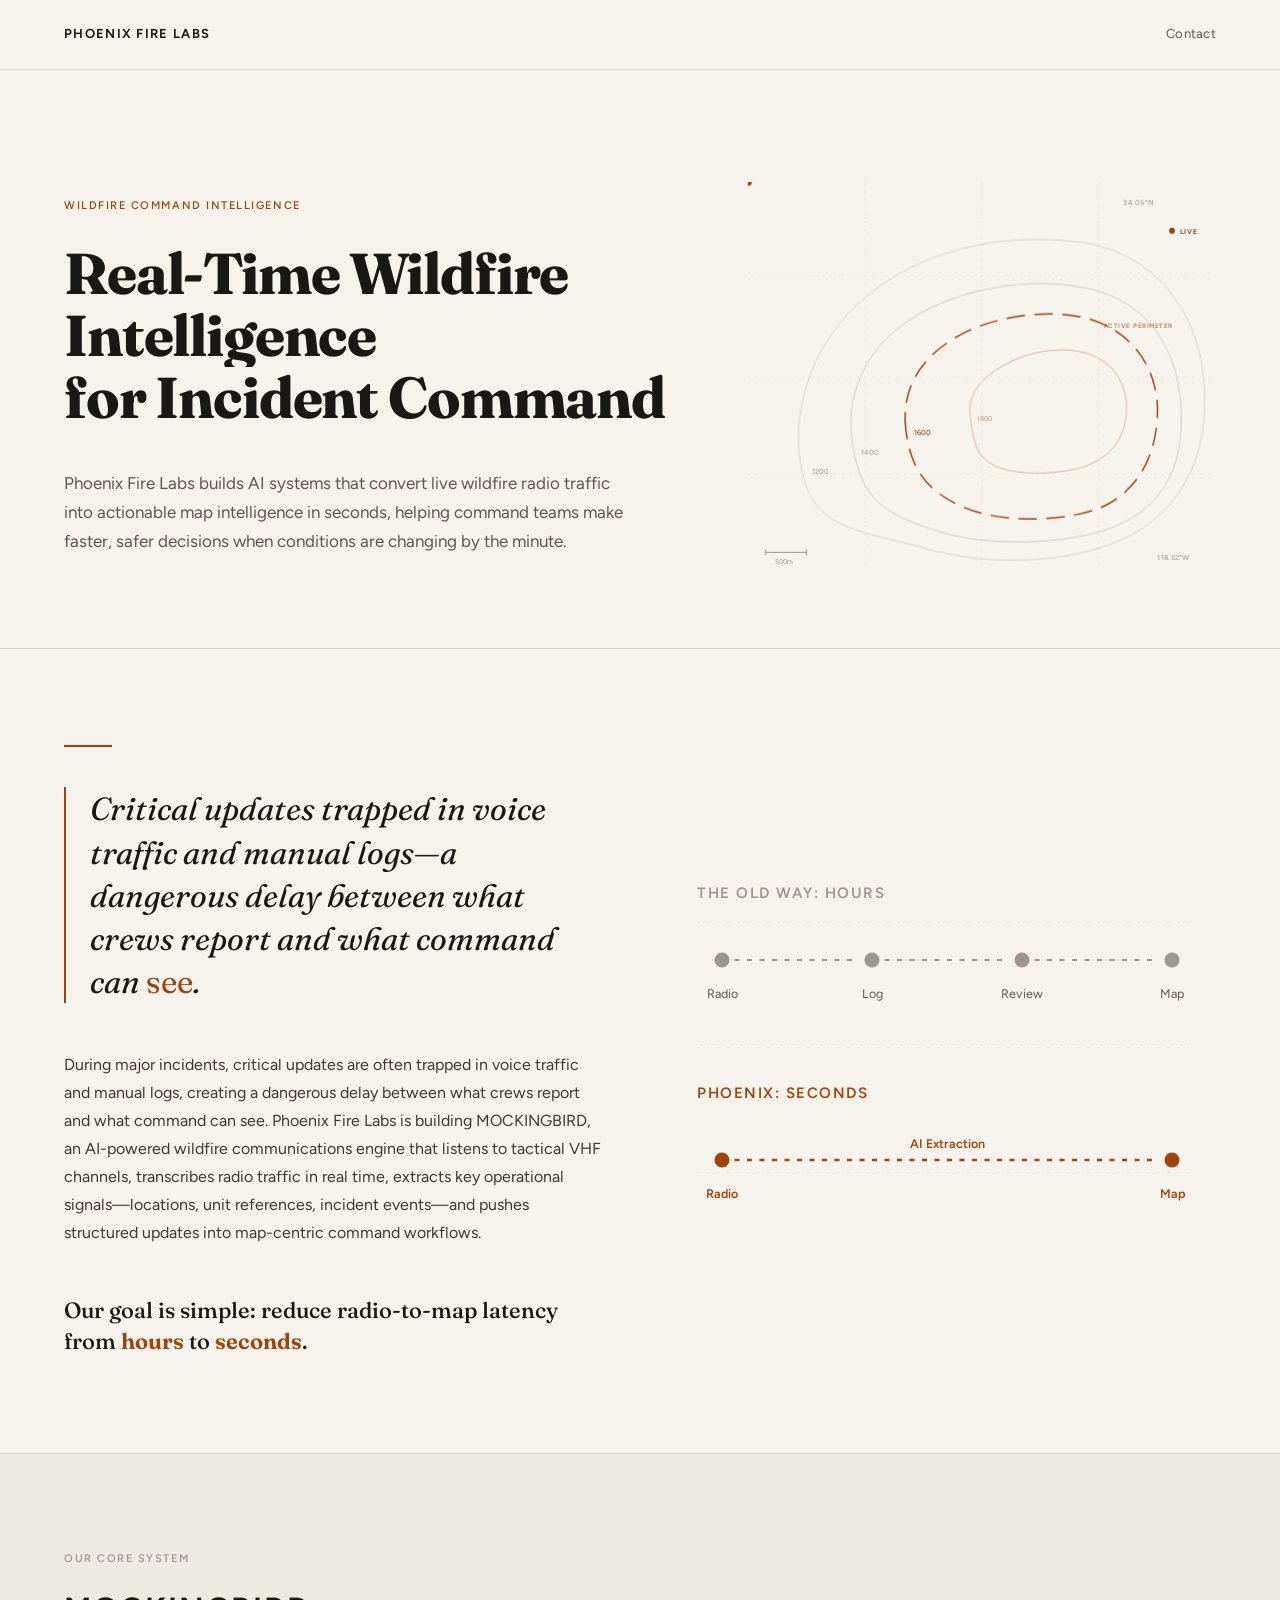
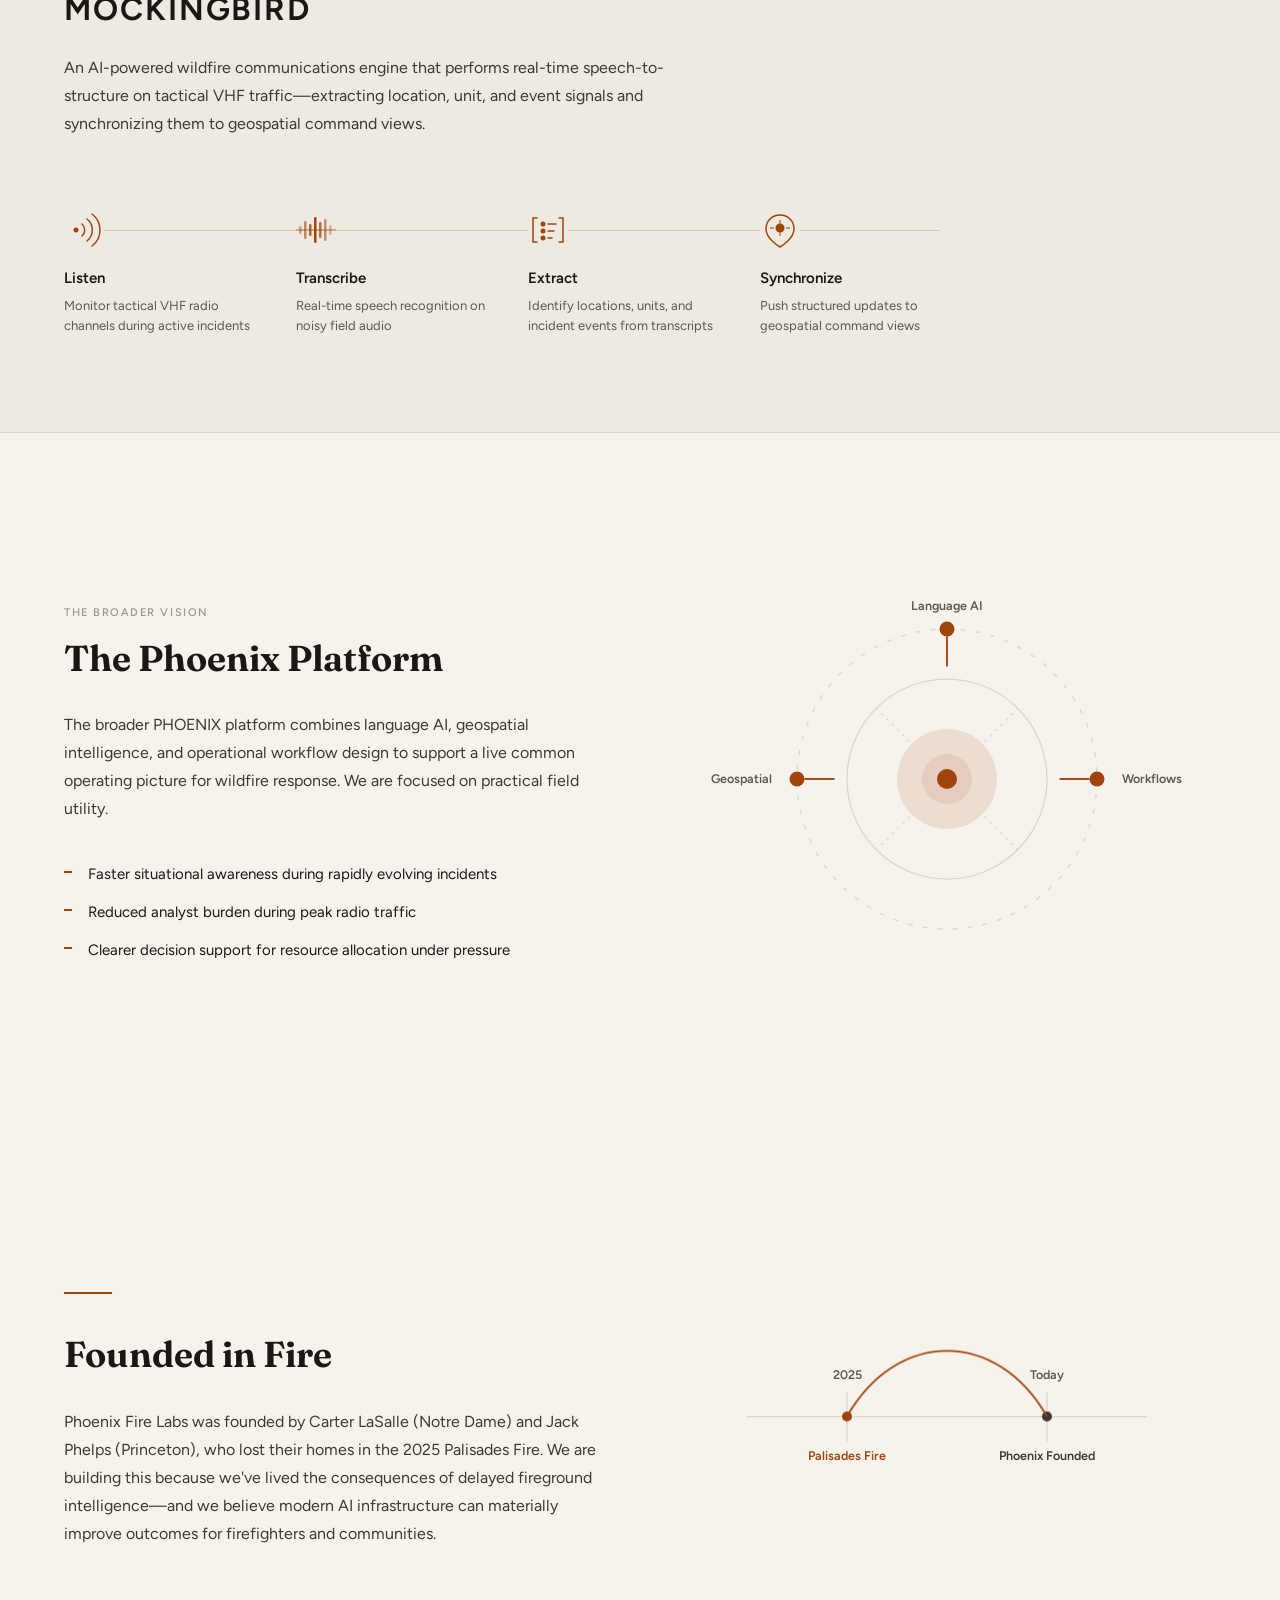
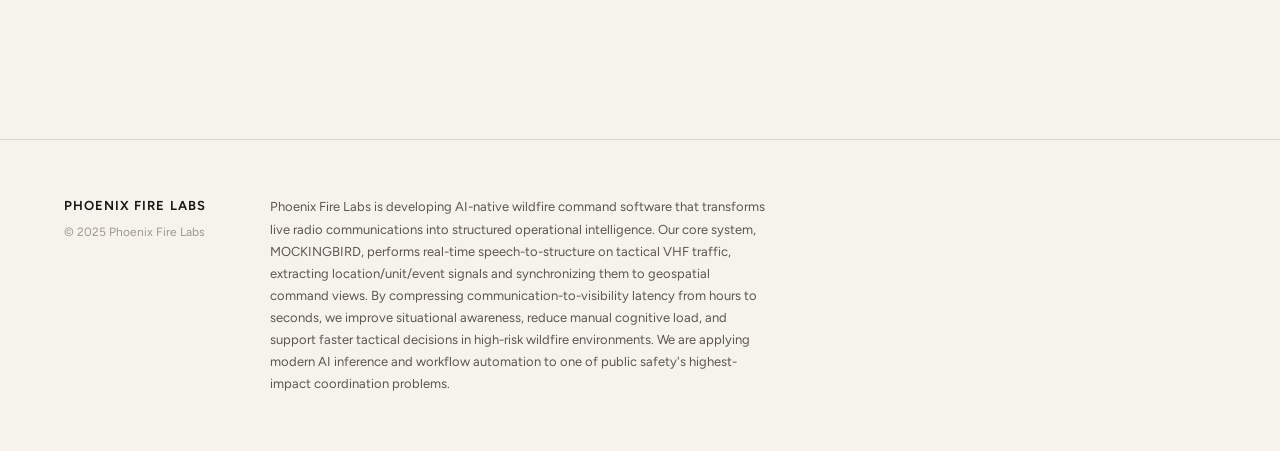
==== index.html @ 10fe8f10 "Fix Twitter meta tag attributes from property to name" ====
<!--
  Phoenix Fire Labs — Public Website
  Single-page company site for wildfire command intelligence.
  Update when: branding changes, new products launch, team grows, domain/contact info changes.
-->
<!DOCTYPE html>
<html lang="en">
<head>
  <meta charset="UTF-8">
  <meta name="viewport" content="width=device-width, initial-scale=1.0">
  <title>Phoenix Fire Labs — Real-Time Wildfire Intelligence</title>
  <meta name="description" content="Phoenix Fire Labs builds AI systems that convert live wildfire radio traffic into actionable map intelligence in seconds, helping command teams make faster, safer decisions.">
  <meta name="keywords" content="wildfire, intelligence, AI, command teams, mapping, fire maps, real-time fire tracking, Phoenix Fire Labs, firefighting technology">
  <meta name="author" content="Phoenix Fire Labs">
  <meta name="robots" content="index, follow">

  <!-- Open Graph / Facebook -->
  <meta property="og:type" content="website">
  <meta property="og:url" content="https://www.phoenixfirelabs.com/">
  <meta property="og:title" content="Phoenix Fire Labs — Real-Time Wildfire Intelligence">
  <meta property="og:description" content="Phoenix Fire Labs builds AI systems that convert live wildfire radio traffic into actionable map intelligence in seconds, helping command teams make faster, safer decisions.">
  <meta property="og:image" content="https://www.phoenixfirelabs.com/og-image.jpg">

  <!-- Twitter -->
  <meta name="twitter:card" content="summary_large_image">
  <meta name="twitter:url" content="https://www.phoenixfirelabs.com/">
  <meta name="twitter:title" content="Phoenix Fire Labs — Real-Time Wildfire Intelligence">
  <meta name="twitter:description" content="Phoenix Fire Labs builds AI systems that convert live wildfire radio traffic into actionable map intelligence in seconds, helping command teams make faster, safer decisions.">
  <meta name="twitter:image" content="https://www.phoenixfirelabs.com/twitter-image.jpg">

  <link rel="canonical" href="https://www.phoenixfirelabs.com/">
  <link rel="preconnect" href="https://fonts.googleapis.com">
  <link rel="preconnect" href="https://fonts.gstatic.com" crossorigin>
  <link href="https://fonts.googleapis.com/css2?family=Fraunces:opsz,wght@9..144,300..900&family=Figtree:wght@300..700&display=swap" rel="stylesheet">
  <style>
    /* ─── Tokens ─── */
    :root {
      --bg: #f6f3ed;
      --bg-alt: #edeae2;
      --text: #1a1815;
      --text-mid: #3d3833;
      --text-secondary: #5c5651;
      --text-tertiary: #9c968f;
      --accent: #a0440d;
      --accent-warm: #c67b2e;
      --accent-faint: rgba(160, 68, 13, 0.12);
      --rule: #dad6cd;

      --font-display: 'Fraunces', 'Georgia', serif;
      --font-body: 'Figtree', system-ui, sans-serif;

      --ease-out-quart: cubic-bezier(0.25, 1, 0.5, 1);
      --ease-out-expo: cubic-bezier(0.16, 1, 0.3, 1);
    }

    /* ─── Reset ─── */
    *, *::before, *::after { margin: 0; padding: 0; box-sizing: border-box; }

    html {
      font-size: 16px;
      scroll-behavior: smooth;
      -webkit-font-smoothing: antialiased;
      -moz-osx-font-smoothing: grayscale;
    }

    body {
      background: var(--bg);
      color: var(--text);
      font-family: var(--font-body);
      font-weight: 400;
      line-height: 1.6;
      font-kerning: normal;
      overflow-x: hidden;
    }

    /* ─── Header ─── */
    .site-header {
      position: sticky;
      top: 0;
      z-index: 100;
      padding: clamp(1rem, 2vw, 1.5rem) clamp(1.5rem, 5vw, 4rem);
      display: flex;
      justify-content: space-between;
      align-items: center;
      background: var(--bg);
      border-bottom: 1px solid var(--rule);
    }

    .logo {
      font-family: var(--font-body);
      font-weight: 650;
      font-size: 0.8125rem;
      letter-spacing: 0.1em;
      text-transform: uppercase;
      color: var(--text);
      text-decoration: none;
    }

    .header-link {
      font-size: 0.8125rem;
      color: var(--text-secondary);
      text-decoration: none;
      letter-spacing: 0.02em;
      transition: color 200ms;
    }
    .header-link:hover { color: var(--accent); }

    /* ─── Hero ─── */
    .hero {
      display: grid;
      grid-template-columns: 1.15fr 0.85fr;
      gap: clamp(2rem, 4vw, 4rem);
      align-items: center;
      padding: clamp(4rem, 9vw, 7rem) clamp(1.5rem, 5vw, 4rem) clamp(3rem, 6vw, 5rem);
    }

    .hero-eyebrow {
      font-size: 0.6875rem;
      font-weight: 550;
      letter-spacing: 0.14em;
      text-transform: uppercase;
      color: var(--accent);
      margin-bottom: 1.75rem;
      opacity: 0;
      transform: translateY(8px);
      animation: fadeUp 600ms var(--ease-out-quart) 100ms forwards;
    }

    .hero-headline {
      font-family: var(--font-display);
      font-size: clamp(2.25rem, 4.5vw, 3.75rem);
      font-weight: 750;
      line-height: 1.08;
      letter-spacing: -0.02em;
      color: var(--text);
      margin-bottom: clamp(1.75rem, 3.5vw, 2.5rem);
    }

    .hero-headline .line {
      display: block;
      overflow: hidden;
    }
    .hero-headline .line span {
      display: block;
      opacity: 0;
      transform: translateY(105%);
      animation: revealLine 800ms var(--ease-out-expo) forwards;
    }
    .hero-headline .line:nth-child(1) span { animation-delay: 250ms; }
    .hero-headline .line:nth-child(2) span { animation-delay: 420ms; }

    .hero-sub {
      font-size: clamp(0.9375rem, 1.4vw, 1.0625rem);
      line-height: 1.7;
      color: var(--text-secondary);
      max-width: 52ch;
      opacity: 0;
      transform: translateY(12px);
      animation: fadeUp 700ms var(--ease-out-quart) 650ms forwards;
    }

    /* ─── Hero SVG ─── */
    .hero-vis {
      justify-self: center;
      width: 100%;
      max-width: 480px;
      opacity: 0;
      animation: fadeUp 800ms var(--ease-out-quart) 200ms forwards;
    }

    .hero-map { width: 100%; height: auto; display: block; }

    .map-grid { opacity: 0; animation: fadeIn 800ms ease 300ms forwards; }

    .contour {
      fill: none;
      stroke-dasharray: 1;
      stroke-dashoffset: 1;
    }
    .c1 { animation: drawPath 1.6s var(--ease-out-expo) 400ms forwards; }
    .c2 { animation: drawPath 1.4s var(--ease-out-expo) 600ms forwards; }
    .c-fire-draw {
      animation:
        drawPath 1.2s var(--ease-out-expo) 800ms forwards,
        fadeOut 250ms ease 2000ms forwards;
    }
    .c-fire-dash {
      fill: none;
      stroke-dasharray: 0.025 0.013;
      opacity: 0;
      animation:
        fadeIn 300ms ease 2000ms forwards,
        fireDash 5s linear 2000ms infinite;
    }
    .c4 { animation: drawPath 1s var(--ease-out-expo) 1000ms forwards; }

    .map-labels,
    .map-coords,
    .map-scale { opacity: 0; animation: fadeIn 600ms ease 2.2s forwards; }

    .live-dot { animation: livePulse 2s ease-in-out infinite; }

    .data-point {
      opacity: 0;
      animation: pointPop 500ms var(--ease-out-quart) forwards;
    }
    .dp1 { animation-delay: 1.8s; }
    .dp2 { animation-delay: 1.95s; }
    .dp3 { animation-delay: 2.1s; }

    .point-ring {
      transform-box: fill-box;
      transform-origin: center;
      animation: ringPulse 3s ease-out infinite;
    }
    .dp1 .point-ring { animation-delay: 2.5s; }
    .dp2 .point-ring { animation-delay: 2.8s; }
    .dp3 .point-ring { animation-delay: 3.1s; }

    /* ─── Section Tokens ─── */
    .section-pad {
      padding: clamp(3.5rem, 8vw, 6rem) clamp(1.5rem, 5vw, 4rem);
    }

    .section-line {
      width: 48px;
      height: 2px;
      margin-bottom: 2.5rem;
      display: block;
    }
    .section-line line {
      stroke-dasharray: 1;
      stroke-dashoffset: 1;
      transition: stroke-dashoffset 700ms var(--ease-out-expo);
    }
    .section-line.visible line { stroke-dashoffset: 0; }

    .section-label {
      font-size: 0.6875rem;
      font-weight: 550;
      letter-spacing: 0.14em;
      text-transform: uppercase;
      color: var(--text-tertiary);
      margin-bottom: 1rem;
    }

    .section-heading {
      font-family: var(--font-display);
      font-size: clamp(1.5rem, 3vw, 2.25rem);
      font-weight: 650;
      line-height: 1.15;
      color: var(--text);
      margin-bottom: clamp(1.25rem, 2.5vw, 2rem);
    }

    .section-body {
      font-size: clamp(0.9375rem, 1.3vw, 1rem);
      line-height: 1.75;
      color: var(--text-mid);
      max-width: 62ch;
    }

    /* ─── Section Layouts ─── */
    .split-section {
      display: grid;
      grid-template-columns: 1fr 1fr;
      gap: clamp(3rem, 6vw, 6rem);
      align-items: center;
    }
    .split-section.reverse {
      grid-template-columns: 1fr 1fr;
    }
    
    .vis-container {
      width: 100%;
      max-width: 500px;
      justify-self: center;
    }

    /* ─── Problem ─── */
    .problem { border-top: 1px solid var(--rule); }

    .problem-pull {
      font-family: var(--font-display);
      font-size: clamp(1.375rem, 2.8vw, 2rem);
      font-weight: 400;
      font-style: italic;
      line-height: 1.35;
      color: var(--text);
      max-width: 34ch;
      margin-bottom: clamp(2rem, 4vw, 3rem);
      padding-left: 1.5rem;
      border-left: 2px solid var(--accent);
    }
    .problem-pull em { font-style: normal; color: var(--accent); }

    .goal-line {
      font-family: var(--font-display);
      font-size: clamp(1.125rem, 2vw, 1.375rem);
      font-weight: 500;
      line-height: 1.4;
      color: var(--text);
      margin-top: clamp(2rem, 4vw, 3rem);
      max-width: 50ch;
    }
    .goal-line strong { color: var(--accent); font-weight: 650; }

    /* ─── MOCKINGBIRD ─── */
    .mockingbird {
      background: var(--bg-alt);
      border-top: 1px solid var(--rule);
      border-bottom: 1px solid var(--rule);
    }

    .mb-name {
      font-family: var(--font-body);
      font-size: clamp(1.5rem, 2.8vw, 2rem);
      font-weight: 650;
      letter-spacing: 0.06em;
      color: var(--text);
      margin-bottom: clamp(0.75rem, 1.5vw, 1.25rem);
    }

    .mb-desc {
      font-size: clamp(0.9375rem, 1.3vw, 1rem);
      line-height: 1.75;
      color: var(--text-mid);
      max-width: 60ch;
      margin-bottom: clamp(3rem, 6vw, 4.5rem);
    }

    .flow {
      display: grid;
      grid-template-columns: repeat(4, 1fr);
      gap: clamp(1.25rem, 3vw, 2rem);
      position: relative;
      max-width: 56rem;
    }

    .flow::before {
      content: '';
      position: absolute;
      top: 20px;
      left: 20px;
      right: 20px;
      height: 1px;
      background: linear-gradient(to right, var(--accent), var(--accent));
      opacity: 0.2;
    }

    .flow-step { position: relative; padding-top: 3.5rem; }

    .flow-icon {
      width: 40px;
      height: 40px;
      color: var(--accent);
      position: absolute;
      top: 0;
      left: 0;
      background: var(--bg-alt);
    }
    .flow-icon svg { width: 100%; height: 100%; display: block; }
    
    .flow-step:hover .flow-icon {
      animation: iconBounce 0.5s var(--ease-out-expo);
    }
    @keyframes iconBounce {
      0%, 100% { transform: translateY(0); }
      50% { transform: translateY(-6px); }
    }

    .flow-title {
      display: block;
      font-weight: 600;
      font-size: 0.9375rem;
      color: var(--text);
      margin-bottom: 0.375rem;
    }

    .flow-desc {
      display: block;
      font-size: 0.8125rem;
      color: var(--text-secondary);
      line-height: 1.55;
    }
    
    .wave-anim {
      animation: wavePulse 1.5s ease-in-out infinite alternate;
    }
    .wave-anim:nth-child(2) { animation-delay: 0.2s; }
    .wave-anim:nth-child(3) { animation-delay: 0.4s; }
    @keyframes wavePulse {
      0% { opacity: 0.3; transform: scaleY(0.8); }
      100% { opacity: 1; transform: scaleY(1.2); }
    }
    
    .scan-anim {
      animation: scanMove 2s linear infinite;
    }
    @keyframes scanMove {
      0% { transform: translateY(-5px); opacity: 0; }
      10% { opacity: 1; }
      90% { opacity: 1; }
      100% { transform: translateY(20px); opacity: 0; }
    }
    
    .extract-anim {
      animation: extractPop 2s var(--ease-out-expo) infinite;
      transform-origin: center;
    }
    .extract-anim:nth-child(2) { animation-delay: 0.6s; }
    .extract-anim:nth-child(3) { animation-delay: 1.2s; }
    @keyframes extractPop {
      0% { transform: scale(0); opacity: 0; }
      20% { transform: scale(1.2); opacity: 1; }
      30% { transform: scale(1); opacity: 1; }
      80% { transform: scale(1); opacity: 1; }
      100% { transform: scale(0); opacity: 0; }
    }
    
    .sync-anim {
      animation: syncSpin 4s linear infinite;
      transform-origin: 20px 18px;
    }
    @keyframes syncSpin {
      100% { transform: rotate(360deg); }
    }

    /* ─── Platform ─── */
    .capabilities {
      list-style: none;
      display: flex;
      flex-direction: column;
      gap: 0.875rem;
      margin-top: clamp(1.5rem, 3vw, 2.5rem);
    }
    .capabilities li {
      font-size: 0.9375rem;
      line-height: 1.6;
      color: var(--text);
      padding-left: 1.5rem;
      position: relative;
    }
    .capabilities li::before {
      content: '';
      position: absolute;
      left: 0;
      top: 0.65em;
      width: 8px;
      height: 1.5px;
      background: var(--accent);
    }

    /* ─── Founders ─── */
    .founders-text {
      font-size: clamp(0.9375rem, 1.3vw, 1rem);
      line-height: 1.75;
      color: var(--text-mid);
      max-width: 60ch;
    }

    /* ─── Footer ─── */
    .site-footer {
      margin-top: clamp(1rem, 3vw, 2rem);
      padding: clamp(2.5rem, 5vw, 3.5rem) clamp(1.5rem, 5vw, 4rem);
      border-top: 1px solid var(--rule);
      display: grid;
      grid-template-columns: auto 1fr;
      gap: clamp(2rem, 5vw, 4rem);
      align-items: start;
    }
    .footer-brand-block { min-width: 140px; }
    .footer-brand {
      font-weight: 650;
      font-size: 0.8125rem;
      letter-spacing: 0.08em;
      text-transform: uppercase;
      color: var(--text);
      margin-bottom: 0.375rem;
    }
    .footer-copy { font-size: 0.75rem; color: var(--text-tertiary); }
    .footer-blurb {
      font-size: 0.8125rem;
      line-height: 1.7;
      color: var(--text-secondary);
      max-width: 62ch;
    }

    /* ─── Keyframes ─── */
    @keyframes fadeUp {
      from { opacity: 0; transform: translateY(8px); }
      to   { opacity: 1; transform: translateY(0); }
    }
    @keyframes revealLine {
      from { opacity: 0; transform: translateY(105%); }
      to   { opacity: 1; transform: translateY(0); }
    }
    @keyframes fadeIn {
      from { opacity: 0; }
      to   { opacity: 1; }
    }
    @keyframes fadeOut {
      from { opacity: 1; }
      to   { opacity: 0; }
    }
    @keyframes drawPath {
      to { stroke-dashoffset: 0; }
    }
    @keyframes fireDash {
      to { stroke-dashoffset: -0.076; }
    }
    @keyframes livePulse {
      0%, 100% { opacity: 1; }
      50% { opacity: 0.25; }
    }
    @keyframes pointPop {
      from { opacity: 0; transform: scale(0); }
      to   { opacity: 1; transform: scale(1); }
    }
    @keyframes ringPulse {
      0%   { transform: scale(1); opacity: 0.55; }
      100% { transform: scale(2); opacity: 0; }
    }

    /* ─── Scroll Reveal ─── */
    .reveal {
      opacity: 0;
      transform: translateY(16px);
      transition: opacity 600ms var(--ease-out-quart),
                  transform 600ms var(--ease-out-quart);
    }
    .reveal.visible {
      opacity: 1;
      transform: translateY(0);
    }

    .stagger > .reveal { transition-delay: calc(var(--i, 0) * 70ms); }

    /* ─── Reduced Motion ─── */
    @media (prefers-reduced-motion: reduce) {
      .hero-eyebrow,
      .hero-headline .line span,
      .hero-sub,
      .hero-vis { animation: none; opacity: 1; transform: none; }

      .contour,
      .c-fire-draw { animation: none; stroke-dashoffset: 0; }
      .c-fire-dash { animation: none; opacity: 1; }
      .c-fire-draw { opacity: 0; }

      .map-grid, .map-labels, .map-coords, .map-scale { animation: none; opacity: 1; }
      .data-point { animation: none; opacity: 1; transform: none; }
      .point-ring { animation: none; opacity: 0; }
      .live-dot { animation: none; }
      .section-line line { stroke-dashoffset: 0; }

      .reveal { transition: opacity 200ms; transform: none !important; }
      .reveal.visible { transform: none !important; }
    }

    /* ─── Responsive ─── */
    @media (max-width: 900px) {
      .hero {
        grid-template-columns: 1fr;
      }
      .hero-vis {
        max-width: 380px;
        justify-self: start;
      }
      .split-section,
      .split-section.reverse {
        grid-template-columns: 1fr;
        gap: 3rem;
      }
      .split-section.reverse .vis-container {
        order: -1;
      }
      .vis-container {
        justify-self: start;
        max-width: 400px;
      }
    }

    @media (max-width: 768px) {
      .flow {
        grid-template-columns: 1fr 1fr;
        gap: 2rem 1.25rem;
      }
      .flow::before { display: none; }
      .site-footer { grid-template-columns: 1fr; }
    }

    @media (max-width: 480px) {
      .flow { grid-template-columns: 1fr; }
    }
  </style>
</head>
<body>

  <header class="site-header">
    <a href="/" class="logo">Phoenix Fire Labs</a>
    <a href="mailto:founders@phoenixfirelabs.com" class="header-link">Contact</a>
  </header>

  <main>

    <!-- ════ Hero ════ -->
    <section class="hero">
      <div class="hero-content">
        <div class="hero-eyebrow">Wildfire Command Intelligence</div>
        <h1 class="hero-headline">
          <span class="line"><span>Real-Time Wildfire Intelligence</span></span>
          <span class="line"><span>for Incident Command</span></span>
        </h1>
        <p class="hero-sub">
          Phoenix Fire Labs builds AI systems that convert live wildfire radio
          traffic into actionable map intelligence in seconds, helping command
          teams make faster, safer decisions when conditions are changing by
          the minute.
        </p>
      </div>

      <div class="hero-vis" aria-hidden="true">
        <svg class="hero-map" viewBox="0 0 480 400" fill="none" xmlns="http://www.w3.org/2000/svg">
          <!-- Grid -->
          <g class="map-grid">
            <line x1="0" y1="100" x2="480" y2="100" stroke="var(--rule)" stroke-width="0.5" stroke-dasharray="2 6"/>
            <line x1="0" y1="200" x2="480" y2="200" stroke="var(--rule)" stroke-width="0.5" stroke-dasharray="2 6"/>
            <line x1="0" y1="300" x2="480" y2="300" stroke="var(--rule)" stroke-width="0.5" stroke-dasharray="2 6"/>
            <line x1="120" y1="0" x2="120" y2="400" stroke="var(--rule)" stroke-width="0.5" stroke-dasharray="2 6"/>
            <line x1="240" y1="0" x2="240" y2="400" stroke="var(--rule)" stroke-width="0.5" stroke-dasharray="2 6"/>
            <line x1="360" y1="0" x2="360" y2="400" stroke="var(--rule)" stroke-width="0.5" stroke-dasharray="2 6"/>
          </g>

          <!-- Contour 1 — outermost -->
          <path class="contour c1"
            d="M 55,295 C 42,232 68,158 128,112 C 188,66 268,52 342,62 C 416,72 460,132 467,198 C 474,264 456,324 400,358 C 344,392 252,396 182,376 C 112,356 68,358 55,295 Z"
            stroke="var(--text-tertiary)" stroke-width="0.75" pathLength="1" opacity="0.45"/>

          <!-- Contour 2 -->
          <path class="contour c2"
            d="M 108,274 C 98,222 118,172 168,140 C 218,108 294,96 352,110 C 410,124 440,170 444,228 C 448,286 430,328 384,350 C 338,372 250,376 194,358 C 138,340 118,326 108,274 Z"
            stroke="var(--text-tertiary)" stroke-width="0.75" pathLength="1" opacity="0.55"/>

          <!-- Fire perimeter (draw version — fades out) -->
          <path class="contour c-fire-draw"
            d="M 162,255 C 157,218 172,184 212,160 C 252,136 318,127 360,144 C 402,161 422,200 420,240 C 418,280 402,312 370,330 C 338,348 264,352 222,334 C 180,316 167,292 162,255 Z"
            stroke="var(--accent)" stroke-width="1.5" pathLength="1"/>

          <!-- Fire perimeter (dash version — fades in, continuously animates) -->
          <path class="c-fire-dash"
            d="M 162,255 C 157,218 172,184 212,160 C 252,136 318,127 360,144 C 402,161 422,200 420,240 C 418,280 402,312 370,330 C 338,348 264,352 222,334 C 180,316 167,292 162,255 Z"
            stroke="var(--accent)" stroke-width="1.5" pathLength="1"/>

          <!-- Contour 4 — innermost -->
          <path class="contour c4"
            d="M 228,240 C 225,218 238,200 268,185 C 298,170 335,168 358,180 C 381,192 390,214 388,238 C 386,262 374,280 350,290 C 326,300 278,302 255,292 C 232,282 231,262 228,240 Z"
            stroke="var(--accent)" stroke-width="0.75" pathLength="1" opacity="0.45"/>

          <!-- Elevation labels -->
          <g class="map-labels">
            <text x="66" y="300" fill="var(--text-tertiary)" font-size="7.5" font-family="Figtree, system-ui, sans-serif">1200</text>
            <text x="116" y="280" fill="var(--text-tertiary)" font-size="7.5" font-family="Figtree, system-ui, sans-serif">1400</text>
            <text x="170" y="260" fill="var(--accent)" font-size="7.5" font-family="Figtree, system-ui, sans-serif" font-weight="500">1600</text>
            <text x="235" y="245" fill="var(--accent)" font-size="7" font-family="Figtree, system-ui, sans-serif" opacity="0.55">1800</text>
          </g>

          <!-- Perimeter label -->
          <g class="map-labels">
            <text x="365" y="150" fill="var(--accent)" font-size="6.5" font-family="Figtree, system-ui, sans-serif" font-weight="600" letter-spacing="0.08em" opacity="0.7">ACTIVE PERIMETER</text>
          </g>

          <!-- Data points -->
          <g class="data-points">
            <g class="data-point dp1" transform="translate(142, 132)">
              <circle r="10" fill="var(--accent)" opacity="0" class="point-ring"/>
              <circle r="3.5" fill="var(--accent)"/>
            </g>
            <g class="data-point dp2" transform="translate(418, 198)">
              <circle r="10" fill="var(--accent)" opacity="0" class="point-ring"/>
              <circle r="3.5" fill="var(--accent)"/>
            </g>
            <g class="data-point dp3" transform="translate(305, 352)">
              <circle r="10" fill="var(--accent)" opacity="0" class="point-ring"/>
              <circle r="3.5" fill="var(--accent)"/>
            </g>
          </g>

          <!-- Coordinates -->
          <g class="map-coords">
            <text x="385" y="24" fill="var(--text-tertiary)" font-size="7.5" font-family="Figtree, system-ui, sans-serif" letter-spacing="0.04em">34.05°N</text>
            <text x="420" y="388" fill="var(--text-tertiary)" font-size="7.5" font-family="Figtree, system-ui, sans-serif" letter-spacing="0.04em">118.52°W</text>
          </g>

          <!-- LIVE indicator -->
          <g class="map-labels" transform="translate(435, 50)">
            <circle r="3" fill="var(--accent)" class="live-dot"/>
            <text x="8" y="3.5" fill="var(--accent)" font-size="7" font-family="Figtree, system-ui, sans-serif" font-weight="700" letter-spacing="0.1em">LIVE</text>
          </g>

          <!-- Scale bar -->
          <g class="map-scale" transform="translate(18, 380)">
            <line x1="0" y1="0" x2="42" y2="0" stroke="var(--text-tertiary)" stroke-width="1"/>
            <line x1="0" y1="-3" x2="0" y2="3" stroke="var(--text-tertiary)" stroke-width="1"/>
            <line x1="42" y1="-3" x2="42" y2="3" stroke="var(--text-tertiary)" stroke-width="1"/>
            <text x="10" y="12" fill="var(--text-tertiary)" font-size="7" font-family="Figtree, system-ui, sans-serif">500m</text>
          </g>
        </svg>
      </div>
    </section>

    <!-- ════ Problem ════ -->
    <section class="problem section-pad stagger">
      <div class="split-section">
        <div class="content-container">
          <svg class="section-line reveal" style="--i:0" viewBox="0 0 48 2" fill="none" preserveAspectRatio="none">
            <line x1="0" y1="1" x2="48" y2="1" stroke="var(--accent)" stroke-width="2" pathLength="1"/>
          </svg>
          <blockquote class="problem-pull reveal" style="--i:1">
            Critical updates trapped in voice traffic and manual logs—a dangerous
            delay between what crews report and what command can <em>see</em>.
          </blockquote>
          <p class="section-body reveal" style="--i:2">
            During major incidents, critical updates are often trapped in voice
            traffic and manual logs, creating a dangerous delay between what crews
            report and what command can see. Phoenix Fire Labs is building
            MOCKINGBIRD, an AI-powered wildfire communications engine that listens
            to tactical VHF channels, transcribes radio traffic in real time,
            extracts key operational signals—locations, unit references, incident
            events—and pushes structured updates into map-centric command workflows.
          </p>
          <p class="goal-line reveal" style="--i:3">
            Our goal is simple: reduce radio-to-map latency from
            <strong>hours</strong> to <strong>seconds</strong>.
          </p>
        </div>
        <div class="vis-container reveal" style="--i:4" aria-hidden="true">
          <svg viewBox="0 0 400 300" fill="none" xmlns="http://www.w3.org/2000/svg">
            <style>
              .latency-line {
                stroke-dasharray: 4 6;
                animation: dashFlow 20s linear infinite;
              }
              .latency-fast {
                stroke-dasharray: 4 6;
                animation: dashFlow 2s linear infinite;
              }
              @keyframes dashFlow {
                to { stroke-dashoffset: -100; }
              }
              .pulse-node {
                animation: livePulse 2s ease-in-out infinite;
              }
            </style>
            <!-- Background Grid -->
            <path d="M0 50h400M0 150h400M0 250h400" stroke="var(--rule)" stroke-width="0.5" stroke-dasharray="2 6"/>
            
            <!-- Old Way: Hours -->
            <text x="0" y="30" fill="var(--text-tertiary)" font-family="Figtree" font-size="12" font-weight="600" letter-spacing="0.1em">THE OLD WAY: HOURS</text>
            
            <!-- Nodes -->
            <circle cx="20" cy="80" r="6" fill="var(--text-tertiary)"/>
            <circle cx="140" cy="80" r="6" fill="var(--text-tertiary)"/>
            <circle cx="260" cy="80" r="6" fill="var(--text-tertiary)"/>
            <circle cx="380" cy="80" r="6" fill="var(--text-tertiary)"/>
            
            <!-- Slow Lines -->
            <path d="M 30 80 L 130 80" stroke="var(--text-tertiary)" stroke-width="1.5" class="latency-line"/>
            <path d="M 150 80 L 250 80" stroke="var(--text-tertiary)" stroke-width="1.5" class="latency-line"/>
            <path d="M 270 80 L 370 80" stroke="var(--text-tertiary)" stroke-width="1.5" class="latency-line"/>
            
            <!-- Labels -->
            <text x="20" y="110" fill="var(--text-secondary)" font-family="Figtree" font-size="10" text-anchor="middle">Radio</text>
            <text x="140" y="110" fill="var(--text-secondary)" font-family="Figtree" font-size="10" text-anchor="middle">Log</text>
            <text x="260" y="110" fill="var(--text-secondary)" font-family="Figtree" font-size="10" text-anchor="middle">Review</text>
            <text x="380" y="110" fill="var(--text-secondary)" font-family="Figtree" font-size="10" text-anchor="middle">Map</text>
            
            <!-- New Way: Seconds -->
            <text x="0" y="190" fill="var(--accent)" font-family="Figtree" font-size="12" font-weight="600" letter-spacing="0.1em">PHOENIX: SECONDS</text>
            
            <circle cx="20" cy="240" r="6" fill="var(--accent)"/>
            <circle cx="380" cy="240" r="6" fill="var(--accent)" class="pulse-node"/>
            
            <!-- Fast Line -->
            <path d="M 30 240 L 370 240" stroke="var(--accent)" stroke-width="2" class="latency-fast"/>
            
            <!-- Labels -->
            <text x="20" y="270" fill="var(--accent)" font-family="Figtree" font-size="10" text-anchor="middle" font-weight="600">Radio</text>
            <text x="200" y="230" fill="var(--accent)" font-family="Figtree" font-size="10" text-anchor="middle" font-weight="600">AI Extraction</text>
            <text x="380" y="270" fill="var(--accent)" font-family="Figtree" font-size="10" text-anchor="middle" font-weight="600">Map</text>
          </svg>
        </div>
      </div>
    </section>

    <!-- ════ MOCKINGBIRD ════ -->
    <section class="mockingbird section-pad stagger">
      <div class="section-label reveal" style="--i:0">Our Core System</div>
      <h2 class="mb-name reveal" style="--i:1">MOCKINGBIRD</h2>
      <p class="mb-desc reveal" style="--i:2">
        An AI-powered wildfire communications engine that performs real-time
        speech-to-structure on tactical VHF traffic—extracting location, unit,
        and event signals and synchronizing them to geospatial command views.
      </p>
      <div class="flow stagger">
        <div class="flow-step reveal" style="--i:3">
          <div class="flow-icon">
            <svg viewBox="0 0 40 40" fill="none" stroke="currentColor" stroke-width="1.5" stroke-linecap="round">
              <circle cx="12" cy="20" r="2.5" fill="currentColor" stroke="none"/>
              <path d="M 18 14 A 8 8 0 0 1 18 26" class="wave-anim"/>
              <path d="M 23 9 A 14 14 0 0 1 23 31" class="wave-anim"/>
              <path d="M 28 4 A 20 20 0 0 1 28 36" class="wave-anim"/>
            </svg>
          </div>
          <span class="flow-title">Listen</span>
          <span class="flow-desc">Monitor tactical VHF radio channels during active incidents</span>
        </div>
        <div class="flow-step reveal" style="--i:4">
          <div class="flow-icon">
            <svg viewBox="0 0 40 40" fill="currentColor">
              <rect x="3" y="16" width="2.5" height="8" rx="1.25" opacity="0.45"/>
              <rect x="8" y="11" width="2.5" height="18" rx="1.25" opacity="0.6"/>
              <rect x="13" y="14" width="2.5" height="12" rx="1.25" opacity="0.8"/>
              <rect x="18" y="7" width="2.5" height="26" rx="1.25"/>
              <rect x="23" y="12" width="2.5" height="16" rx="1.25" opacity="0.75"/>
              <rect x="28" y="9" width="2.5" height="22" rx="1.25" opacity="0.55"/>
              <rect x="33" y="15" width="2.5" height="10" rx="1.25" opacity="0.35"/>
              <line x1="0" y1="20" x2="40" y2="20" stroke="var(--accent)" stroke-width="1" class="scan-anim" opacity="0.8"/>
            </svg>
          </div>
          <span class="flow-title">Transcribe</span>
          <span class="flow-desc">Real-time speech recognition on noisy field audio</span>
        </div>
        <div class="flow-step reveal" style="--i:5">
          <div class="flow-icon">
            <svg viewBox="0 0 40 40" fill="none" stroke="currentColor" stroke-width="1.5" stroke-linecap="round">
              <path d="M 9 8 L 5 8 L 5 32 L 9 32"/>
              <path d="M 31 8 L 35 8 L 35 32 L 31 32"/>
              <circle cx="15" cy="14" r="2.5" fill="currentColor" stroke="none" class="extract-anim"/>
              <line x1="20" y1="14" x2="28" y2="14"/>
              <circle cx="15" cy="21" r="2.5" fill="currentColor" stroke="none" class="extract-anim"/>
              <line x1="20" y1="21" x2="26" y2="21"/>
              <circle cx="15" cy="28" r="2.5" fill="currentColor" stroke="none" class="extract-anim"/>
              <line x1="20" y1="28" x2="24" y2="28"/>
            </svg>
          </div>
          <span class="flow-title">Extract</span>
          <span class="flow-desc">Identify locations, units, and incident events from transcripts</span>
        </div>
        <div class="flow-step reveal" style="--i:6">
          <div class="flow-icon">
            <svg viewBox="0 0 40 40" fill="none" stroke="currentColor" stroke-width="1.5" stroke-linejoin="round">
              <path d="M 20 5 C 28 5 34 11 34 19 C 34 29 20 37 20 37 C 20 37 6 29 6 19 C 6 11 12 5 20 5 Z"/>
              <circle cx="20" cy="18" r="4.5" fill="currentColor" stroke="none"/>
              <path d="M 20 10 L 20 14 M 20 22 L 20 26 M 14 18 L 10 18 M 30 18 L 26 18" stroke-width="1" class="sync-anim"/>
            </svg>
          </div>
          <span class="flow-title">Synchronize</span>
          <span class="flow-desc">Push structured updates to geospatial command views</span>
        </div>
      </div>
    </section>

    <!-- ════ Platform ════ -->
    <section class="section-pad stagger">
      <div class="split-section reverse">
        <div class="content-container">
          <div class="section-label reveal" style="--i:0">The Broader Vision</div>
          <h2 class="section-heading reveal" style="--i:1">The Phoenix Platform</h2>
          <p class="section-body reveal" style="--i:2">
            The broader PHOENIX platform combines language AI, geospatial
            intelligence, and operational workflow design to support a live common
            operating picture for wildfire response. We are focused on practical
            field utility.
          </p>
          <ul class="capabilities reveal" style="--i:3">
            <li>Faster situational awareness during rapidly evolving incidents</li>
            <li>Reduced analyst burden during peak radio traffic</li>
            <li>Clearer decision support for resource allocation under pressure</li>
          </ul>
        </div>
        <div class="vis-container reveal" style="--i:4" aria-hidden="true">
          <svg viewBox="0 0 400 400" fill="none" xmlns="http://www.w3.org/2000/svg">
            <style>
              .orbit {
                transform-origin: center;
                animation: spin 30s linear infinite;
              }
              .orbit-reverse {
                transform-origin: center;
                animation: spin 40s linear infinite reverse;
              }
              .pulse-center {
                transform-origin: center;
                transform-box: fill-box;
                animation: ringPulse 4s ease-out infinite;
              }
              @keyframes spin {
                to { transform: rotate(360deg); }
              }
            </style>
            
            <!-- Center Core -->
            <circle cx="200" cy="200" r="120" stroke="var(--rule)" stroke-width="1" stroke-dasharray="4 8"/>
            <circle cx="200" cy="200" r="80" stroke="var(--rule)" stroke-width="1"/>
            <circle cx="200" cy="200" r="40" fill="var(--accent-faint)"/>
            <circle cx="200" cy="200" r="20" fill="var(--accent)" opacity="0.1" class="pulse-center"/>
            <circle cx="200" cy="200" r="8" fill="var(--accent)"/>
            
            <!-- Orbital Rings -->
            <g class="orbit">
              <circle cx="200" cy="80" r="6" fill="var(--accent)"/>
              <path d="M 200 86 L 200 110" stroke="var(--accent)" stroke-width="1.5"/>
              <text x="200" y="65" fill="var(--text-secondary)" font-family="Figtree" font-size="10" text-anchor="middle" font-weight="600" transform="rotate(0 200 80)">Language AI</text>
            </g>
            
            <g class="orbit-reverse">
              <circle cx="80" cy="200" r="6" fill="var(--accent)"/>
              <path d="M 86 200 L 110 200" stroke="var(--accent)" stroke-width="1.5"/>
              <text x="60" y="203" fill="var(--text-secondary)" font-family="Figtree" font-size="10" text-anchor="end" font-weight="600" transform="rotate(0 80 200)">Geospatial</text>
            </g>
            
            <g class="orbit">
              <circle cx="320" cy="200" r="6" fill="var(--accent)"/>
              <path d="M 314 200 L 290 200" stroke="var(--accent)" stroke-width="1.5"/>
              <text x="340" y="203" fill="var(--text-secondary)" font-family="Figtree" font-size="10" text-anchor="start" font-weight="600" transform="rotate(0 320 200)">Workflows</text>
            </g>
            
            <!-- Connecting lines -->
            <path d="M 170 170 L 140 140 M 230 170 L 260 140 M 170 230 L 140 260 M 230 230 L 260 260" stroke="var(--rule)" stroke-width="1" stroke-dasharray="2 4"/>
          </svg>
        </div>
      </div>
    </section>

    <!-- ════ Founders ════ -->
    <section class="section-pad stagger">
      <div class="split-section">
        <div class="content-container">
          <svg class="section-line reveal" style="--i:0" viewBox="0 0 48 2" fill="none" preserveAspectRatio="none">
            <line x1="0" y1="1" x2="48" y2="1" stroke="var(--accent)" stroke-width="2" pathLength="1"/>
          </svg>
          <h2 class="section-heading reveal" style="--i:1">Founded in Fire</h2>
          <p class="founders-text reveal" style="--i:2">
            Phoenix Fire Labs was founded by Carter LaSalle (Notre Dame) and
            Jack Phelps (Princeton), who lost their homes in the 2025 Palisades
            Fire. We are building this because we've lived the consequences of
            delayed fireground intelligence—and we believe modern AI infrastructure
            can materially improve outcomes for firefighters and communities.
          </p>
        </div>
        <div class="vis-container reveal" style="--i:3" aria-hidden="true">
          <svg viewBox="0 0 400 300" fill="none" xmlns="http://www.w3.org/2000/svg">
            <style>
              .year-line {
                stroke-dasharray: 400;
                stroke-dashoffset: 400;
                animation: drawYear 2s var(--ease-out-quart) forwards;
              }
              .spark {
                opacity: 0;
                animation: sparkPop 0.5s var(--ease-out-expo) forwards;
              }
              .spark-pulse {
                animation: livePulse 2s ease-in-out infinite;
              }
              .year-text {
                opacity: 0;
                animation: fadeIn 1s ease forwards;
              }
              @keyframes drawYear { to { stroke-dashoffset: 0; } }
              @keyframes sparkPop {
                from { opacity: 0; transform: scale(0.5); }
                to { opacity: 1; transform: scale(1); }
              }
            </style>
            
            <!-- Abstract timeline / horizon -->
            <path d="M 40 150 L 360 150" stroke="var(--rule)" stroke-width="1" class="year-line"/>
            
            <!-- 2025 Palisades Fire -->
            <g transform="translate(120, 150)">
              <line x1="0" y1="-20" x2="0" y2="20" stroke="var(--rule)" stroke-width="1" class="year-line" style="animation-delay: 0.5s"/>
              <circle cx="0" cy="0" r="16" fill="var(--accent-faint)" class="spark spark-pulse" style="animation-delay: 0.8s"/>
              <circle cx="0" cy="0" r="4" fill="var(--accent)" class="spark" style="animation-delay: 0.8s"/>
              <text x="0" y="-30" fill="var(--text-secondary)" font-family="Figtree" font-size="10" text-anchor="middle" font-weight="600" class="year-text" style="animation-delay: 1s">2025</text>
              <text x="0" y="35" fill="var(--accent)" font-family="Figtree" font-size="10" text-anchor="middle" font-weight="600" class="year-text" style="animation-delay: 1s">Palisades Fire</text>
            </g>
            
            <!-- Phoenix Founded -->
            <g transform="translate(280, 150)">
              <line x1="0" y1="-20" x2="0" y2="20" stroke="var(--rule)" stroke-width="1" class="year-line" style="animation-delay: 1.2s"/>
              <circle cx="0" cy="0" r="4" fill="var(--text-mid)" class="spark" style="animation-delay: 1.5s"/>
              <text x="0" y="-30" fill="var(--text-secondary)" font-family="Figtree" font-size="10" text-anchor="middle" font-weight="600" class="year-text" style="animation-delay: 1.7s">Today</text>
              <text x="0" y="35" fill="var(--text-mid)" font-family="Figtree" font-size="10" text-anchor="middle" font-weight="600" class="year-text" style="animation-delay: 1.7s">Phoenix Founded</text>
            </g>
            
            <!-- Connecting Arc -->
            <path d="M 120 150 C 160 80 240 80 280 150" stroke="var(--accent)" stroke-width="1.5" stroke-dasharray="4 6" fill="none" class="year-line" style="animation-delay: 1.8s; animation-duration: 1.5s;"/>
          </svg>
        </div>
      </div>
    </section>
  </main>

  <footer class="site-footer">
    <div class="footer-brand-block">
      <div class="footer-brand">Phoenix Fire Labs</div>
      <div class="footer-copy">&copy; 2025 Phoenix Fire Labs</div>
    </div>
    <p class="footer-blurb">
      Phoenix Fire Labs is developing AI-native wildfire command software that
      transforms live radio communications into structured operational
      intelligence. Our core system, MOCKINGBIRD, performs real-time
      speech-to-structure on tactical VHF traffic, extracting
      location/unit/event signals and synchronizing them to geospatial command
      views. By compressing communication-to-visibility latency from hours to
      seconds, we improve situational awareness, reduce manual cognitive load,
      and support faster tactical decisions in high-risk wildfire environments.
      We are applying modern AI inference and workflow automation to one of
      public safety's highest-impact coordination problems.
    </p>
  </footer>

  <script>
    var observer = new IntersectionObserver(
      function (entries) {
        entries.forEach(function (entry) {
          if (entry.isIntersecting) {
            entry.target.classList.add('visible');
            observer.unobserve(entry.target);
          }
        });
      },
      { threshold: 0.12, rootMargin: '0px 0px -32px 0px' }
    );
    document.querySelectorAll('.reveal').forEach(function (el) {
      observer.observe(el);
    });
  </script>
</body>
</html>
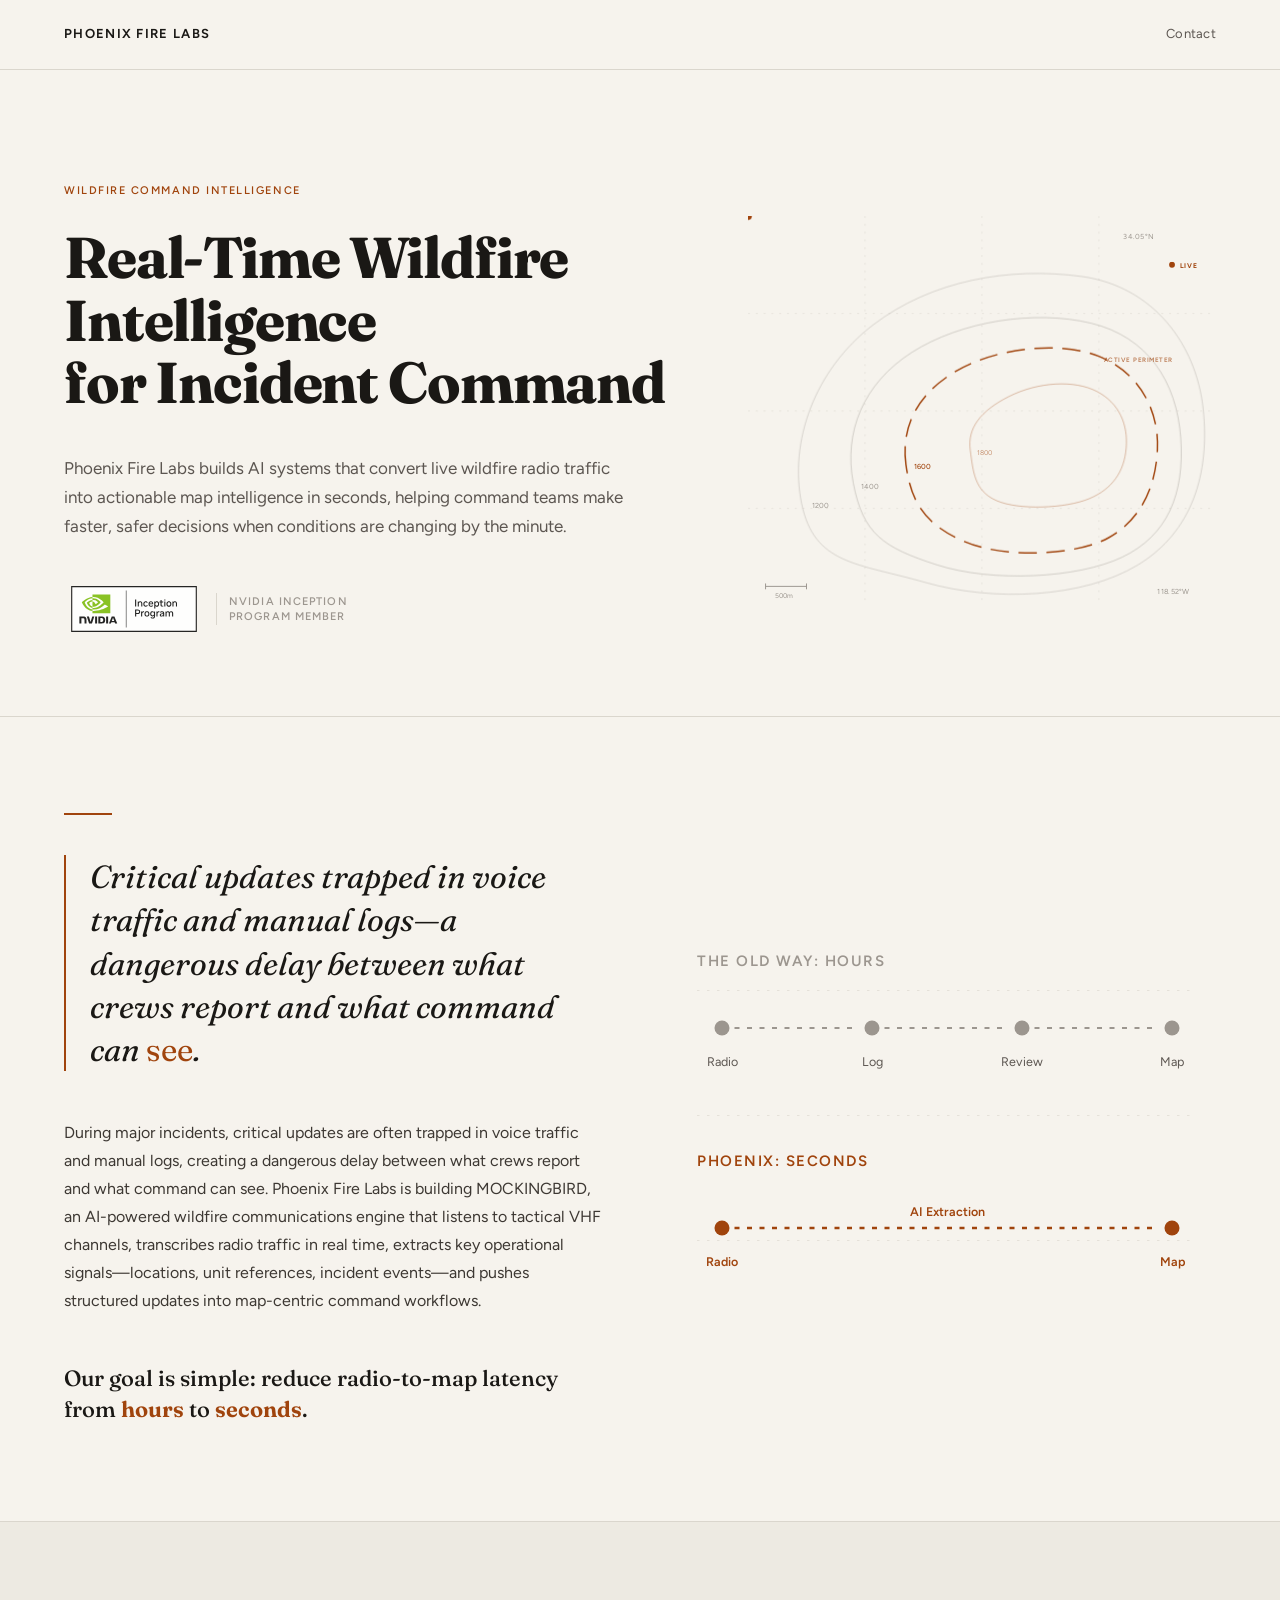
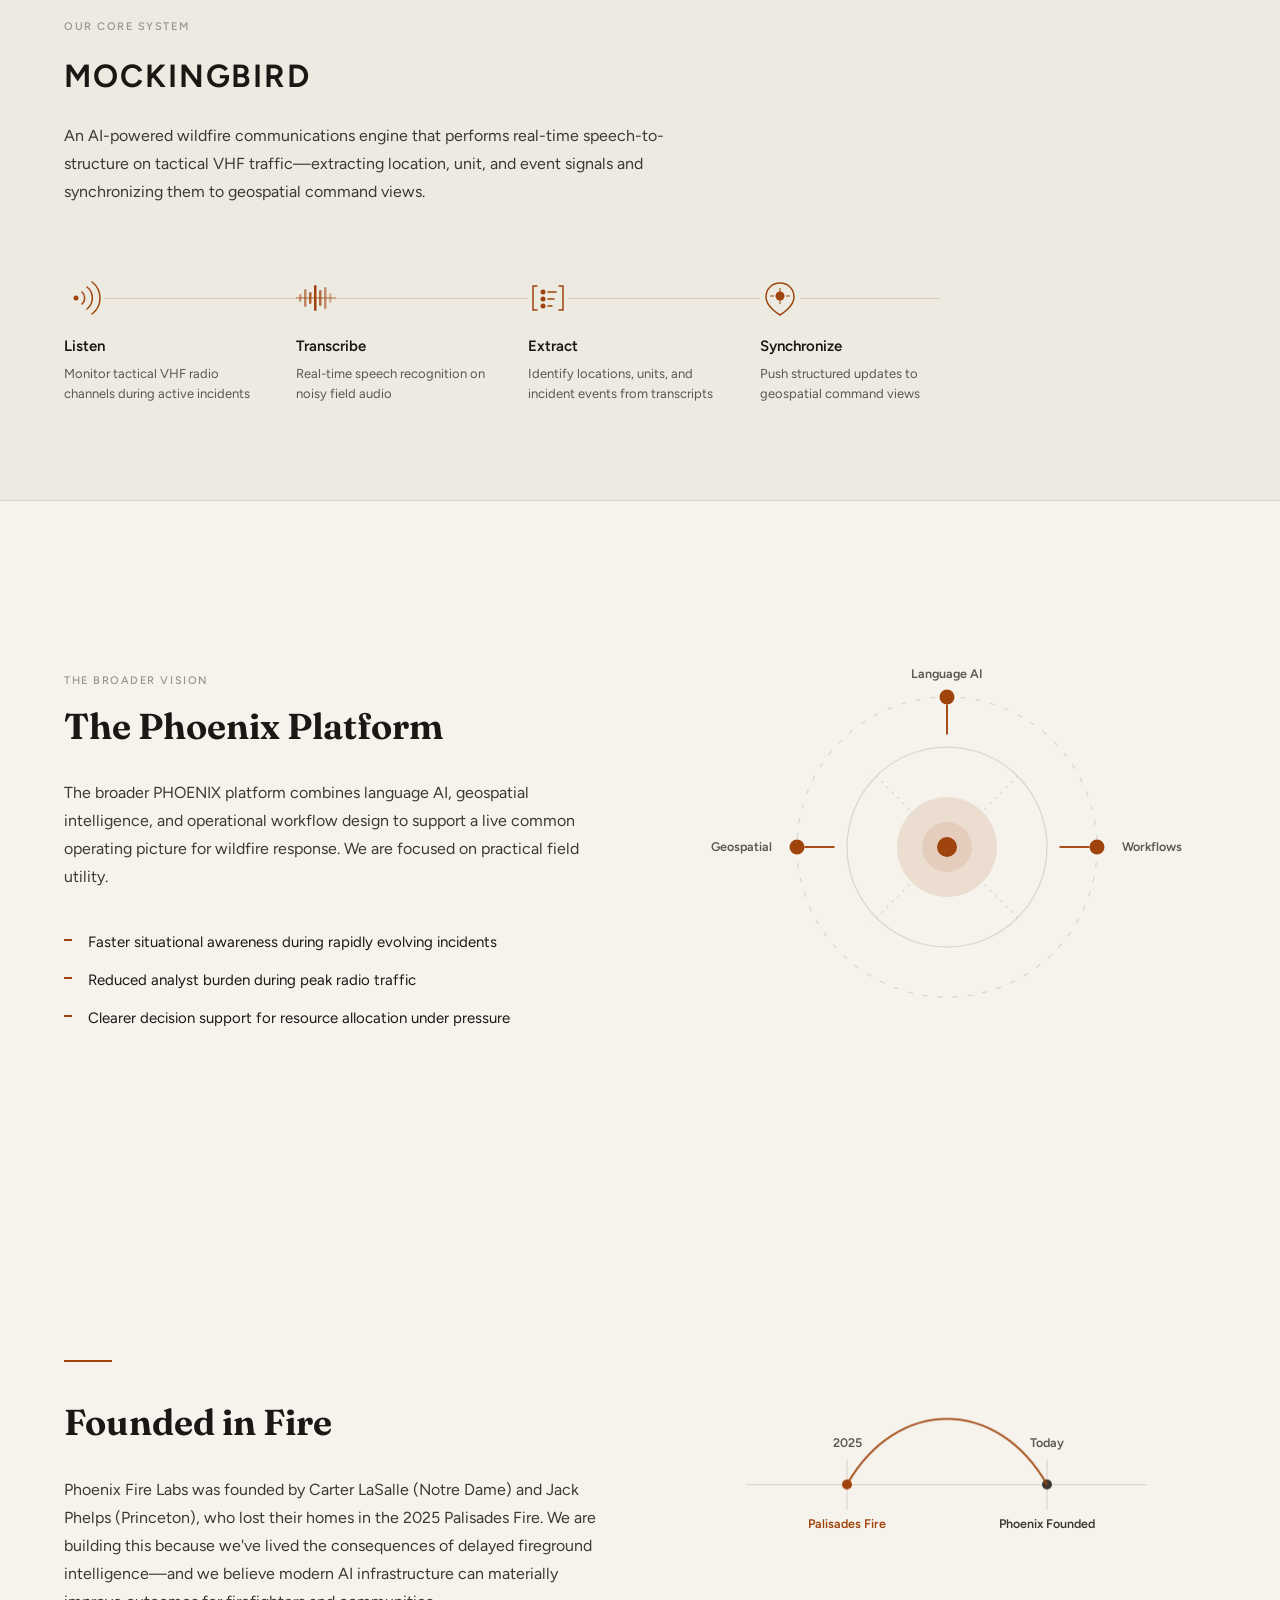
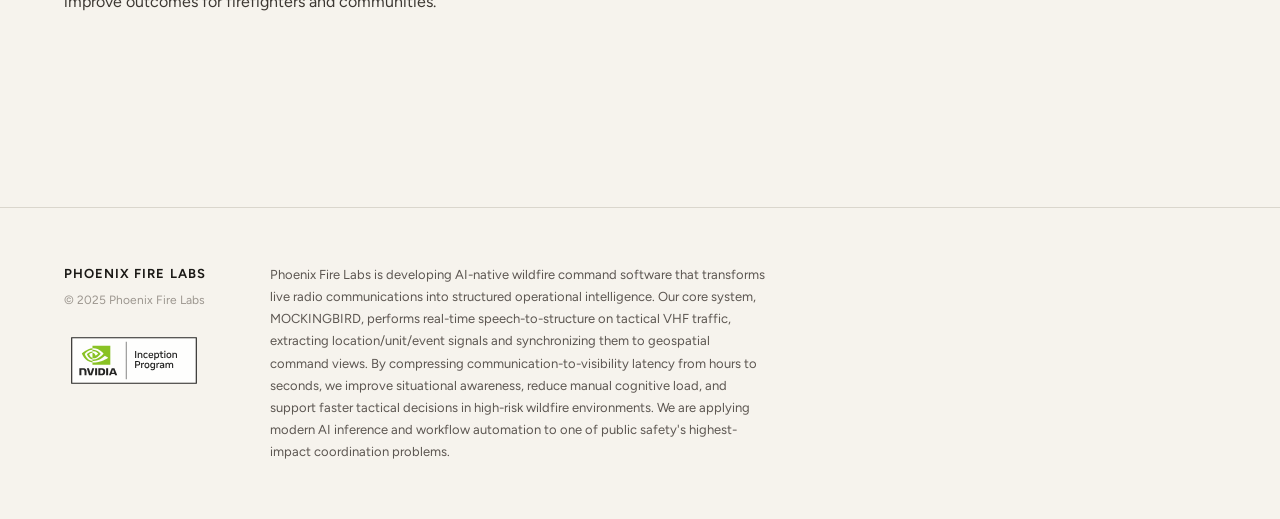
==== commit 291989ec: "Add NVIDIA Inception Program badges to hero section and footer in index.html. Enhance styling with n" ====
--- a/index.html
+++ b/index.html
@@ -139,6 +139,8 @@
     .hero-headline .line {
       display: block;
       overflow: hidden;
+      padding-bottom: 0.12em;
+      margin-bottom: -0.12em;
     }
     .hero-headline .line span {
       display: block;
@@ -485,6 +487,51 @@
       color: var(--text-secondary);
       max-width: 62ch;
     }
+
+    .nvidia-badge {
+      display: block;
+      width: 140px;
+      height: auto;
+      opacity: 0.85;
+      transition: opacity 200ms;
+    }
+    .nvidia-badge:hover { opacity: 1; }
+
+    .hero-inception {
+      display: flex;
+      align-items: center;
+      gap: 0.75rem;
+      margin-top: clamp(1.75rem, 3vw, 2.5rem);
+      opacity: 0;
+      transform: translateY(8px);
+      animation: fadeUp 600ms var(--ease-out-quart) 850ms forwards;
+    }
+
+    .inception-divider {
+      width: 1px;
+      height: 32px;
+      background: var(--rule);
+      flex-shrink: 0;
+    }
+
+    .inception-label {
+      font-size: 0.6875rem;
+      font-weight: 550;
+      letter-spacing: 0.1em;
+      text-transform: uppercase;
+      color: var(--text-tertiary);
+      line-height: 1.4;
+    }
+
+    .footer-nvidia-badge {
+      display: block;
+      margin-top: 1.25rem;
+      width: 140px;
+      height: auto;
+      opacity: 0.85;
+      transition: opacity 200ms;
+    }
+    .footer-nvidia-badge:hover { opacity: 1; }
 
     /* ─── Keyframes ─── */
     @keyframes fadeUp {
@@ -618,6 +665,15 @@
           teams make faster, safer decisions when conditions are changing by
           the minute.
         </p>
+        <div class="hero-inception">
+          <img
+            src="nvidia-inception-program-badge-rgb-for-screen.svg"
+            alt="NVIDIA Inception Program member"
+            class="nvidia-badge"
+          />
+          <div class="inception-divider"></div>
+          <span class="inception-label">NVIDIA Inception<br>Program Member</span>
+        </div>
       </div>
 
       <div class="hero-vis" aria-hidden="true">
@@ -1007,6 +1063,11 @@
     <div class="footer-brand-block">
       <div class="footer-brand">Phoenix Fire Labs</div>
       <div class="footer-copy">&copy; 2025 Phoenix Fire Labs</div>
+      <img
+        src="nvidia-inception-program-badge-rgb-for-screen.svg"
+        alt="NVIDIA Inception Program"
+        class="footer-nvidia-badge"
+      />
     </div>
     <p class="footer-blurb">
       Phoenix Fire Labs is developing AI-native wildfire command software that
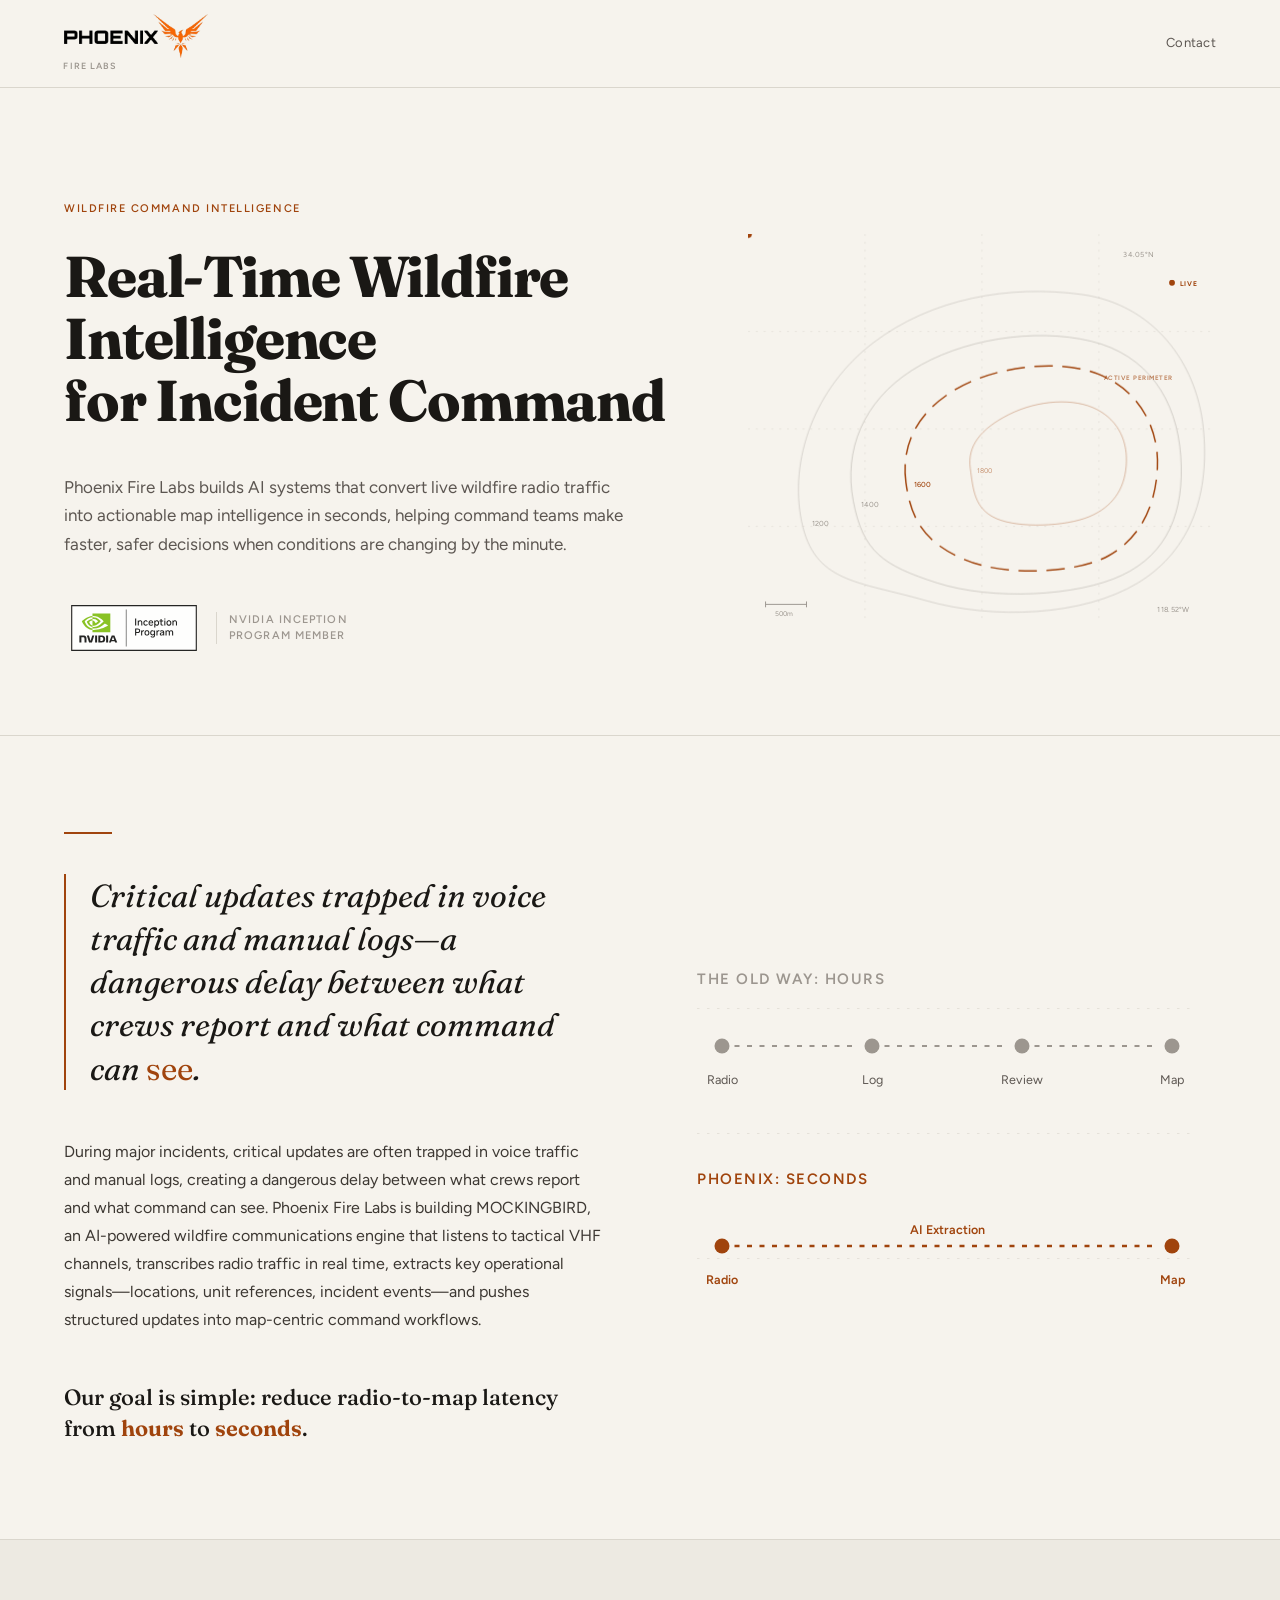
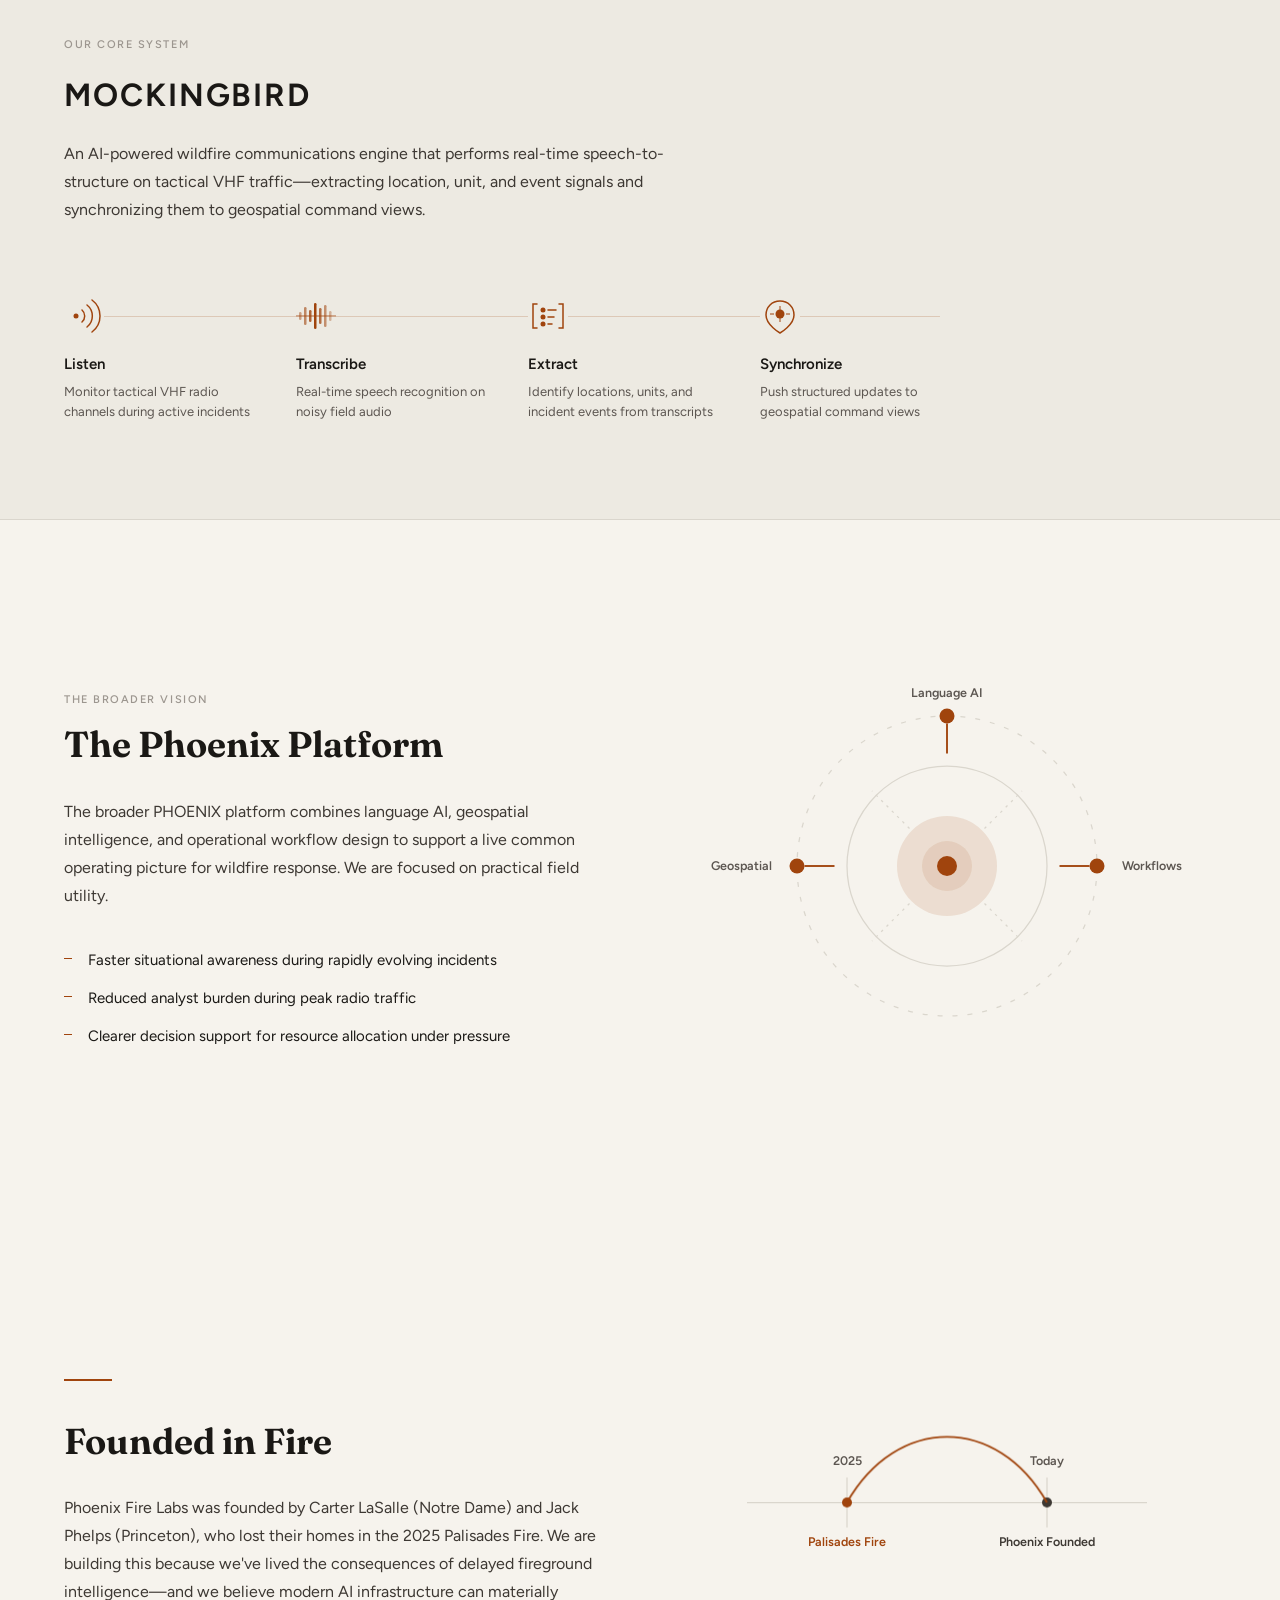
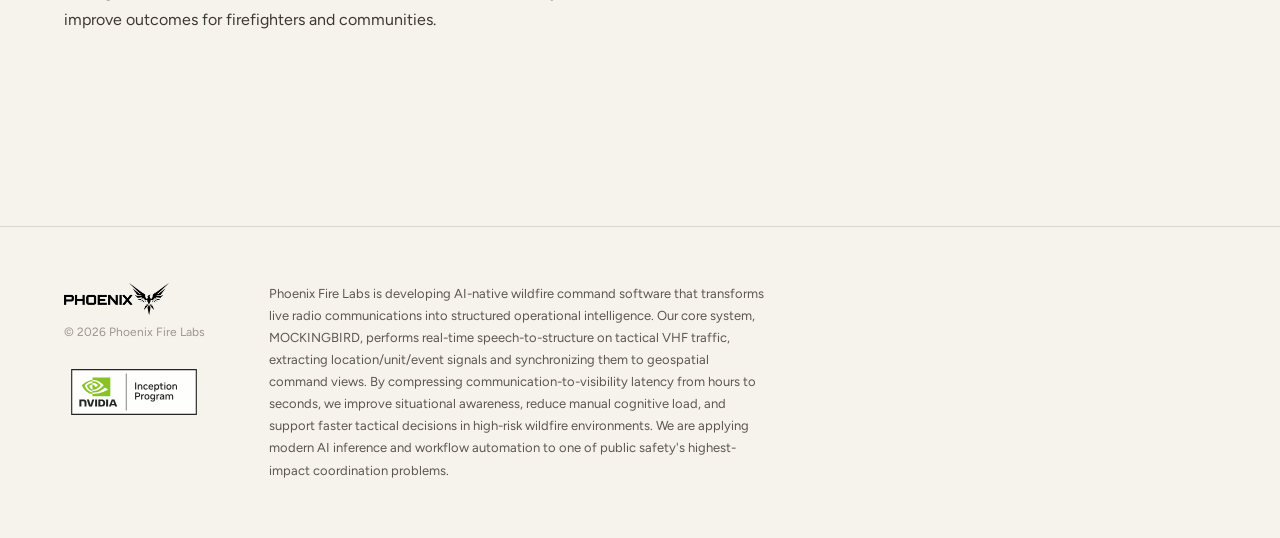
==== commit d61f5011: "Enhance index.html with updated favicon links, refined logo structure, and improved footer branding." ====
--- a/index.html
+++ b/index.html
@@ -29,6 +29,9 @@
   <meta name="twitter:image" content="https://www.phoenixfirelabs.com/twitter-image.jpg">
 
   <link rel="canonical" href="https://www.phoenixfirelabs.com/">
+  <link rel="icon" href="/favicon.ico" sizes="any">
+  <link rel="icon" href="/apple-touch-icon.png" type="image/png" sizes="180x180">
+  <link rel="apple-touch-icon" href="/apple-touch-icon.png">
   <link rel="preconnect" href="https://fonts.googleapis.com">
   <link rel="preconnect" href="https://fonts.gstatic.com" crossorigin>
   <link href="https://fonts.googleapis.com/css2?family=Fraunces:opsz,wght@9..144,300..900&family=Figtree:wght@300..700&display=swap" rel="stylesheet">
@@ -78,7 +81,7 @@
       position: sticky;
       top: 0;
       z-index: 100;
-      padding: clamp(1rem, 2vw, 1.5rem) clamp(1.5rem, 5vw, 4rem);
+      padding: clamp(0.625rem, 1.2vw, 0.875rem) clamp(1.5rem, 5vw, 4rem);
       display: flex;
       justify-content: space-between;
       align-items: center;
@@ -87,13 +90,28 @@
     }
 
     .logo {
+      display: flex;
+      flex-direction: column;
+      align-items: flex-start;
+      text-decoration: none;
+      flex-shrink: 0;
+      gap: 1px;
+    }
+
+    .logo-img {
+      height: 44px;
+      width: auto;
+      display: block;
+    }
+
+    .logo-sub {
       font-family: var(--font-body);
-      font-weight: 650;
-      font-size: 0.8125rem;
-      letter-spacing: 0.1em;
+      font-size: 0.5625rem;
+      font-weight: 600;
+      letter-spacing: 0.12em;
       text-transform: uppercase;
-      color: var(--text);
-      text-decoration: none;
+      color: var(--text-tertiary);
+      margin-left: -0.06em;
     }
 
     .header-link {
@@ -472,14 +490,6 @@
       align-items: start;
     }
     .footer-brand-block { min-width: 140px; }
-    .footer-brand {
-      font-weight: 650;
-      font-size: 0.8125rem;
-      letter-spacing: 0.08em;
-      text-transform: uppercase;
-      color: var(--text);
-      margin-bottom: 0.375rem;
-    }
     .footer-copy { font-size: 0.75rem; color: var(--text-tertiary); }
     .footer-blurb {
       font-size: 0.8125rem;
@@ -645,7 +655,10 @@
 <body>
 
   <header class="site-header">
-    <a href="/" class="logo">Phoenix Fire Labs</a>
+    <a href="/" class="logo">
+      <img src="orangeAndPhoenix.png" alt="Phoenix Fire Labs" class="logo-img" />
+      <span class="logo-sub">Fire Labs</span>
+    </a>
     <a href="mailto:founders@phoenixfirelabs.com" class="header-link">Contact</a>
   </header>
 
@@ -1061,8 +1074,8 @@
 
   <footer class="site-footer">
     <div class="footer-brand-block">
-      <div class="footer-brand">Phoenix Fire Labs</div>
-      <div class="footer-copy">&copy; 2025 Phoenix Fire Labs</div>
+      <img src="allblack.png" alt="Phoenix Fire Labs" style="height:32px;width:auto;display:block;margin-bottom:0.5rem;" />
+      <div class="footer-copy">&copy; 2026 Phoenix Fire Labs</div>
       <img
         src="nvidia-inception-program-badge-rgb-for-screen.svg"
         alt="NVIDIA Inception Program"
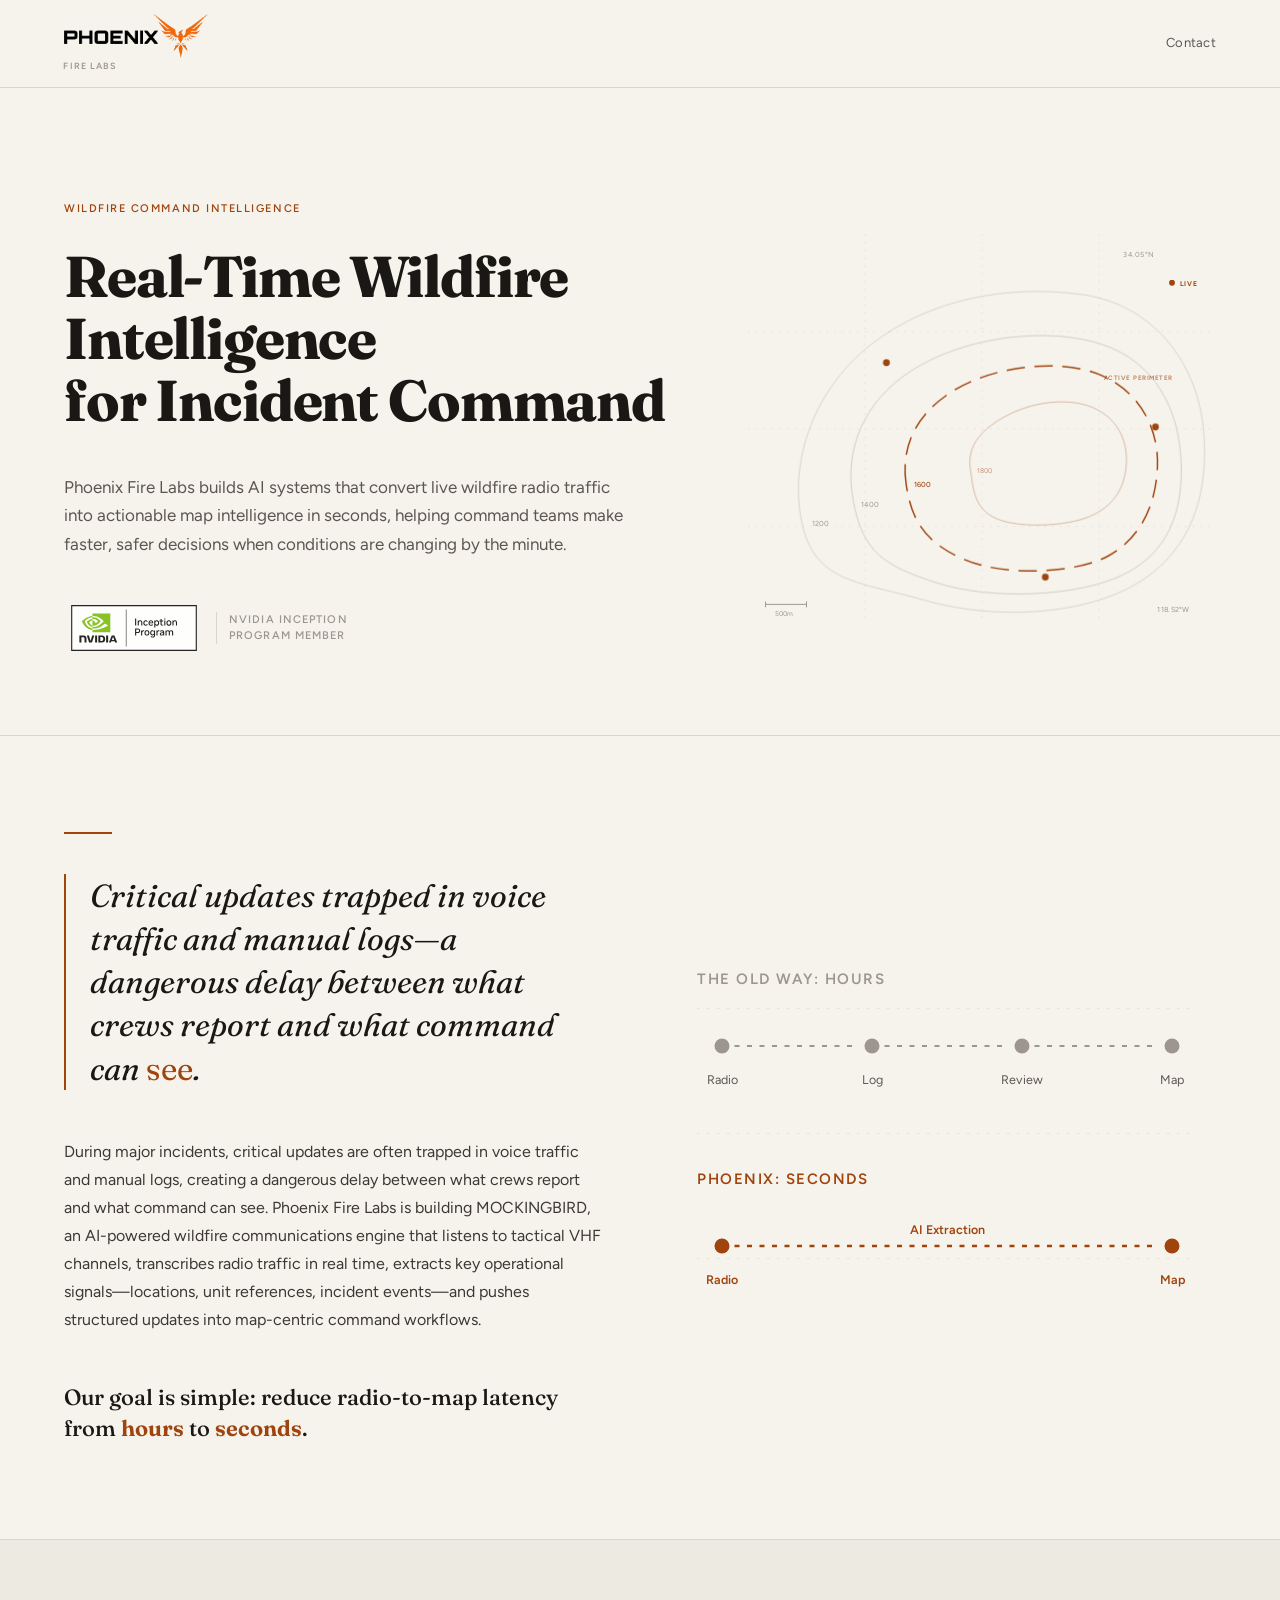
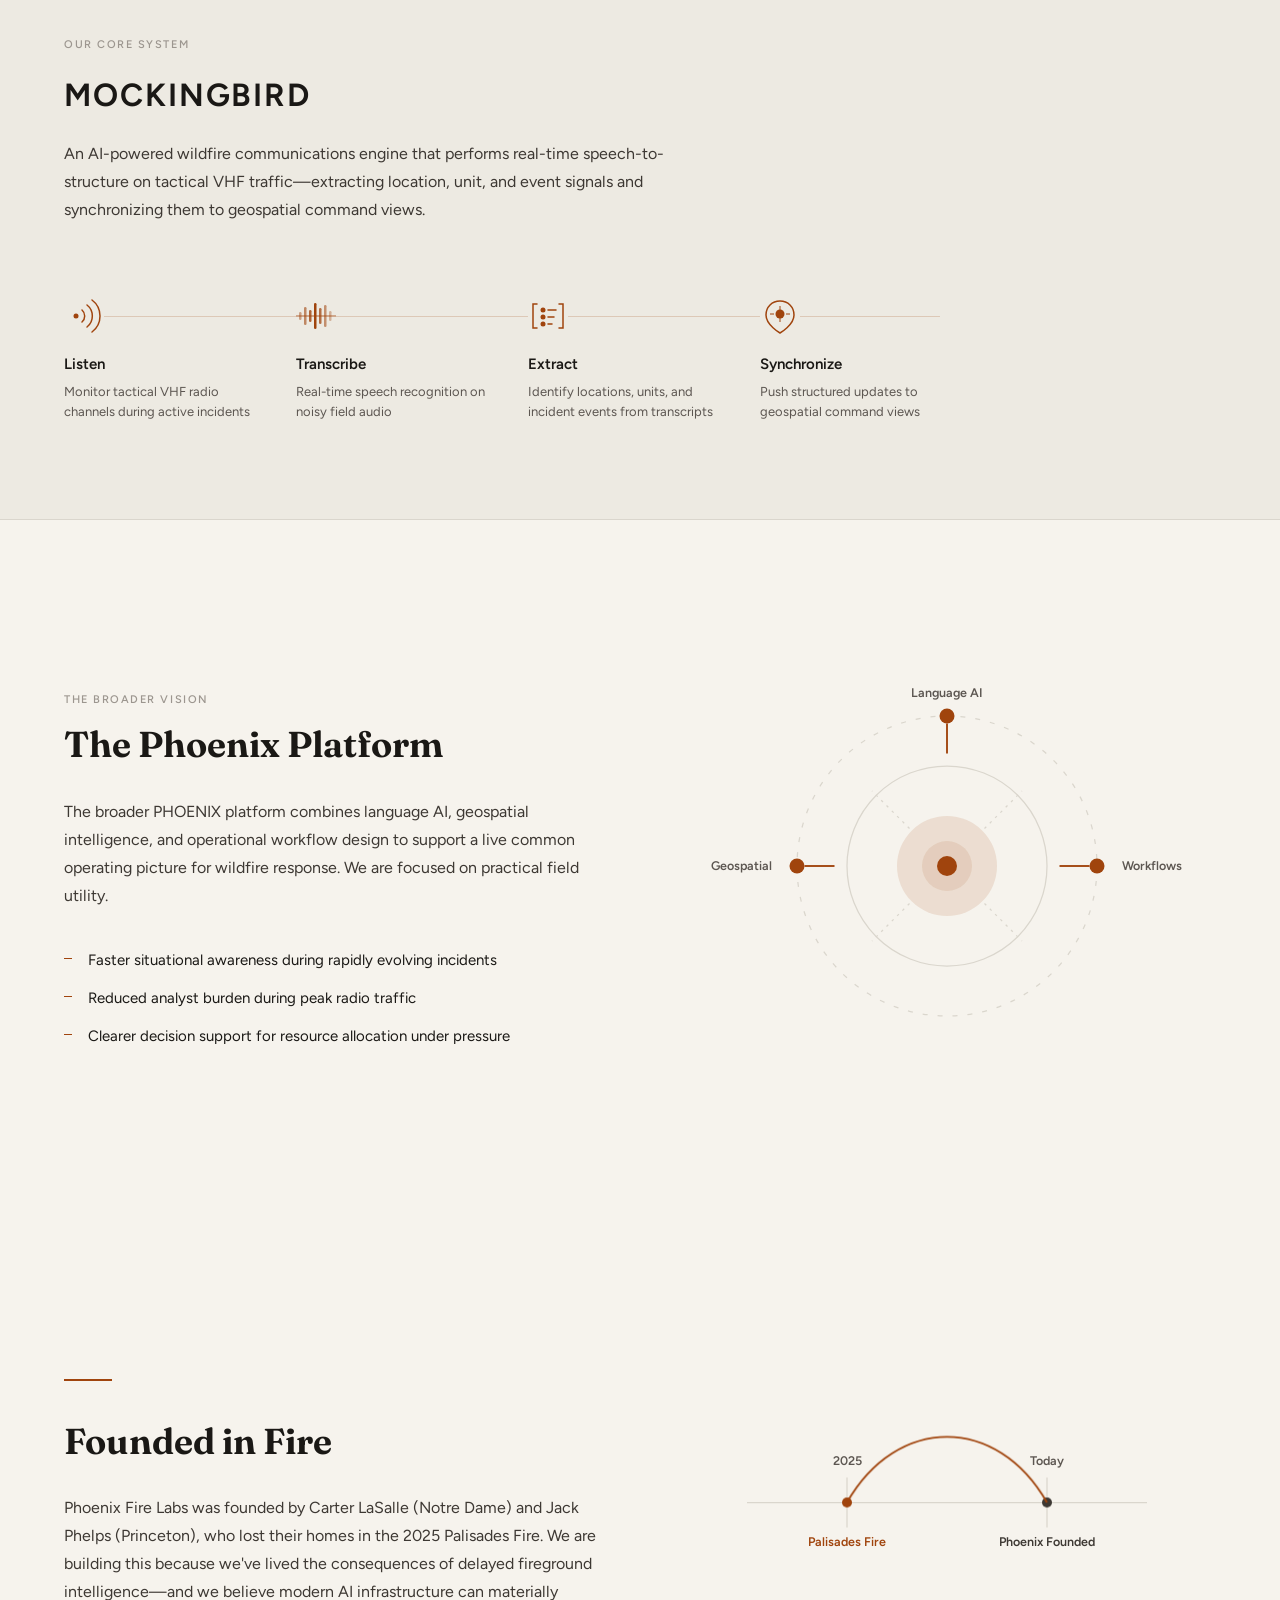
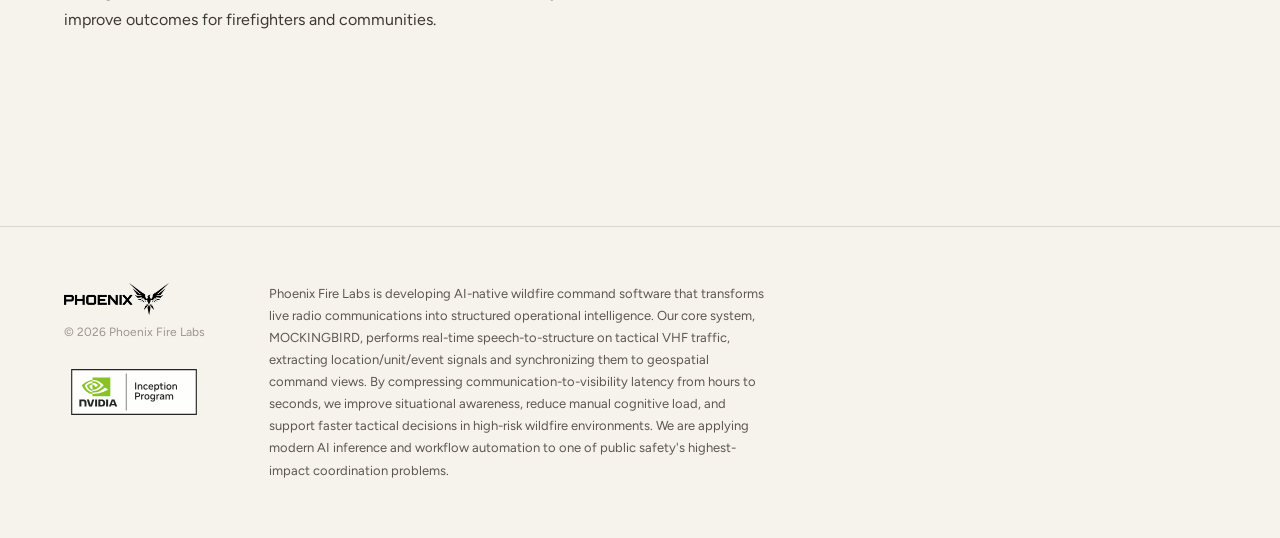
==== commit 73425333: "Fix hero-map data points rendering at SVG origin instead of their map position The pointPop animatio" ====
--- a/index.html
+++ b/index.html
@@ -222,6 +222,8 @@
 
     .data-point {
       opacity: 0;
+      transform-box: fill-box;
+      transform-origin: center;
       animation: pointPop 500ms var(--ease-out-quart) forwards;
     }
     .dp1 { animation-delay: 1.8s; }
@@ -741,17 +743,23 @@
 
           <!-- Data points -->
           <g class="data-points">
-            <g class="data-point dp1" transform="translate(142, 132)">
-              <circle r="10" fill="var(--accent)" opacity="0" class="point-ring"/>
-              <circle r="3.5" fill="var(--accent)"/>
+            <g transform="translate(142, 132)">
+              <g class="data-point dp1">
+                <circle r="10" fill="var(--accent)" opacity="0" class="point-ring"/>
+                <circle r="3.5" fill="var(--accent)"/>
+              </g>
             </g>
-            <g class="data-point dp2" transform="translate(418, 198)">
-              <circle r="10" fill="var(--accent)" opacity="0" class="point-ring"/>
-              <circle r="3.5" fill="var(--accent)"/>
+            <g transform="translate(418, 198)">
+              <g class="data-point dp2">
+                <circle r="10" fill="var(--accent)" opacity="0" class="point-ring"/>
+                <circle r="3.5" fill="var(--accent)"/>
+              </g>
             </g>
-            <g class="data-point dp3" transform="translate(305, 352)">
-              <circle r="10" fill="var(--accent)" opacity="0" class="point-ring"/>
-              <circle r="3.5" fill="var(--accent)"/>
+            <g transform="translate(305, 352)">
+              <g class="data-point dp3">
+                <circle r="10" fill="var(--accent)" opacity="0" class="point-ring"/>
+                <circle r="3.5" fill="var(--accent)"/>
+              </g>
             </g>
           </g>
 
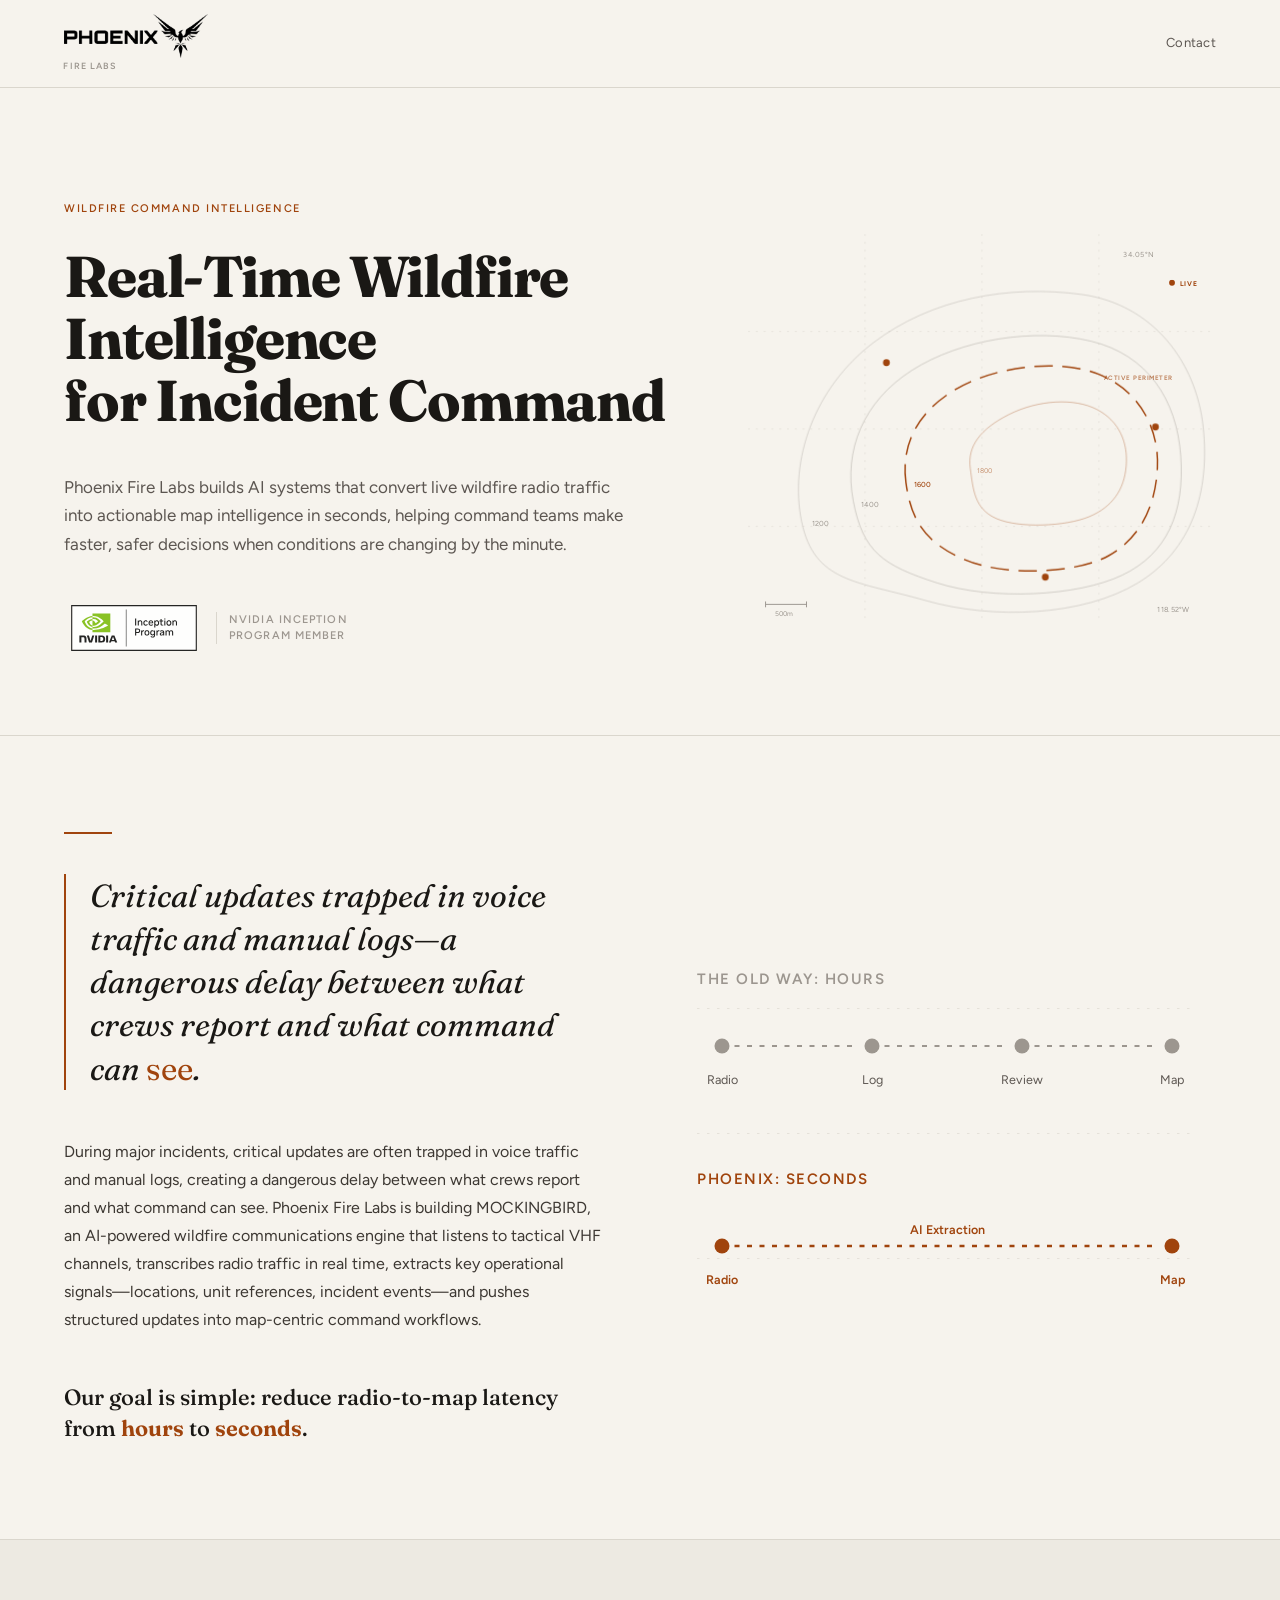
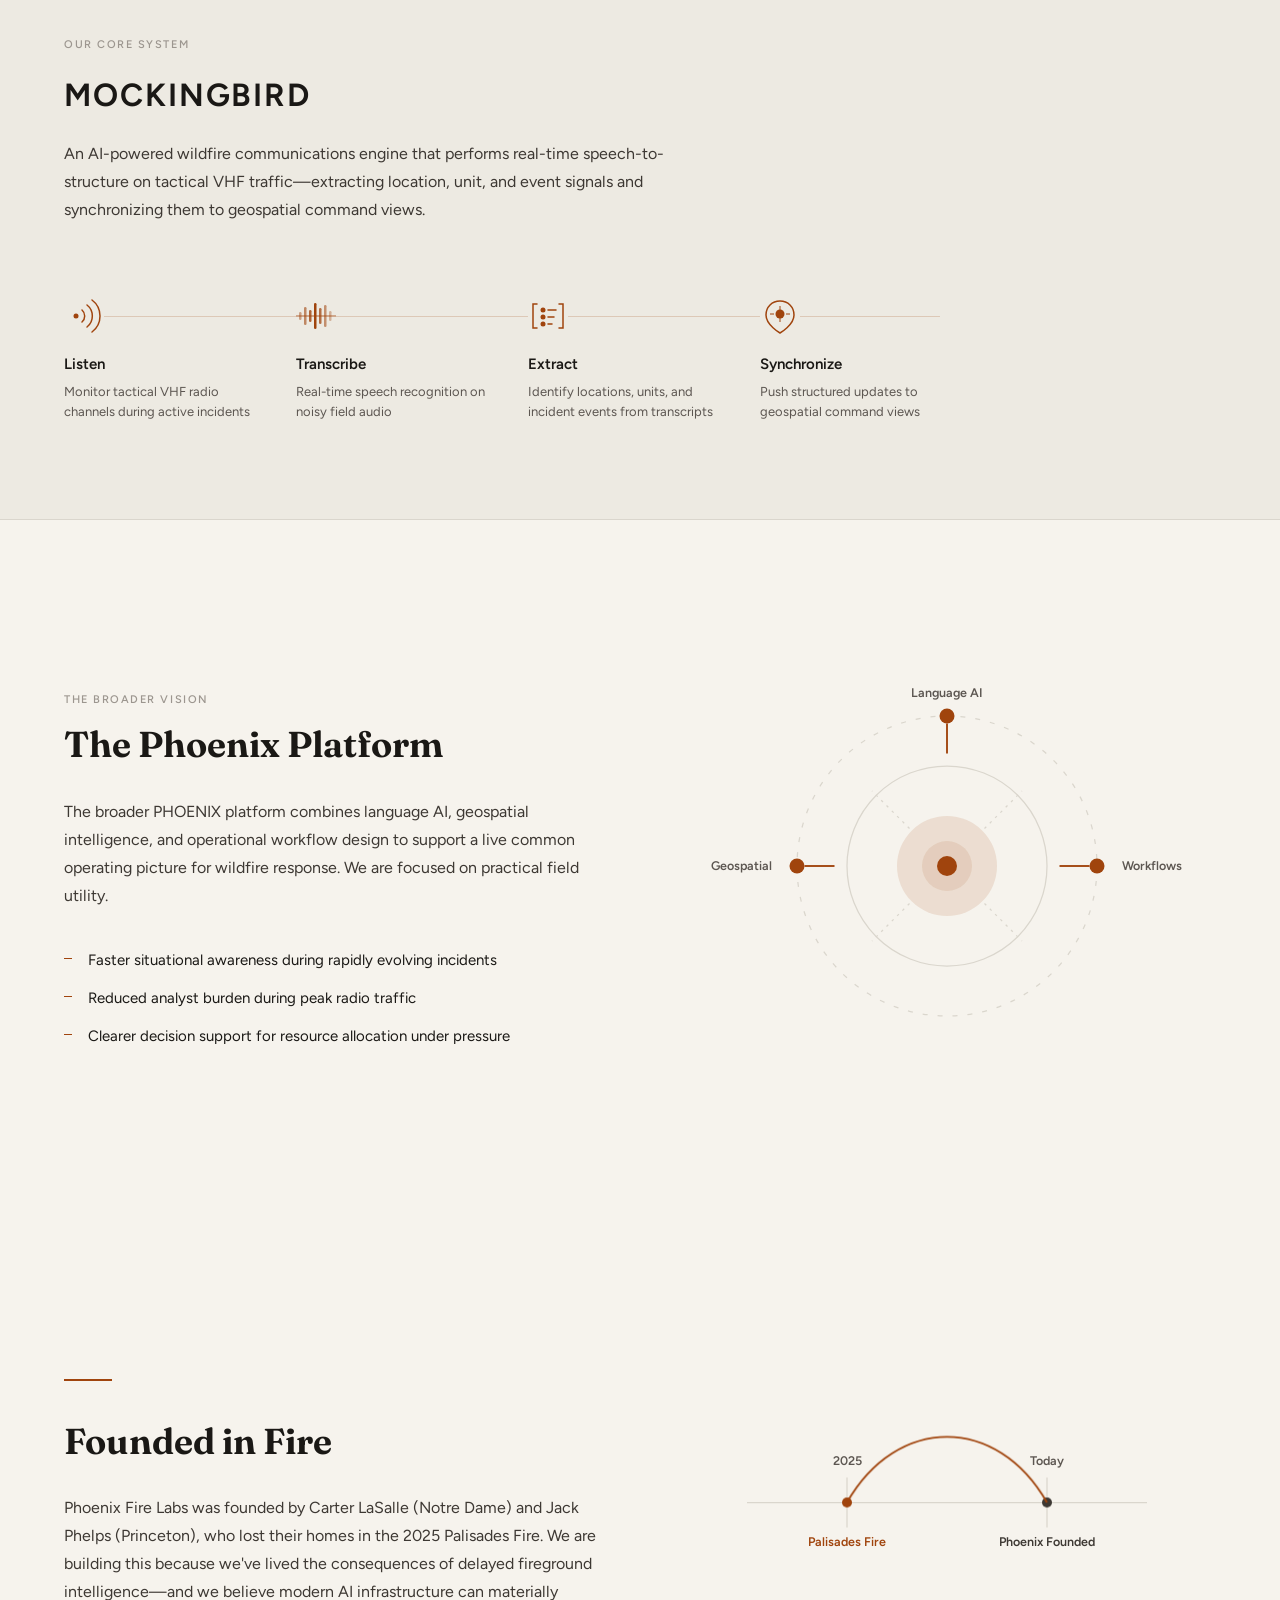
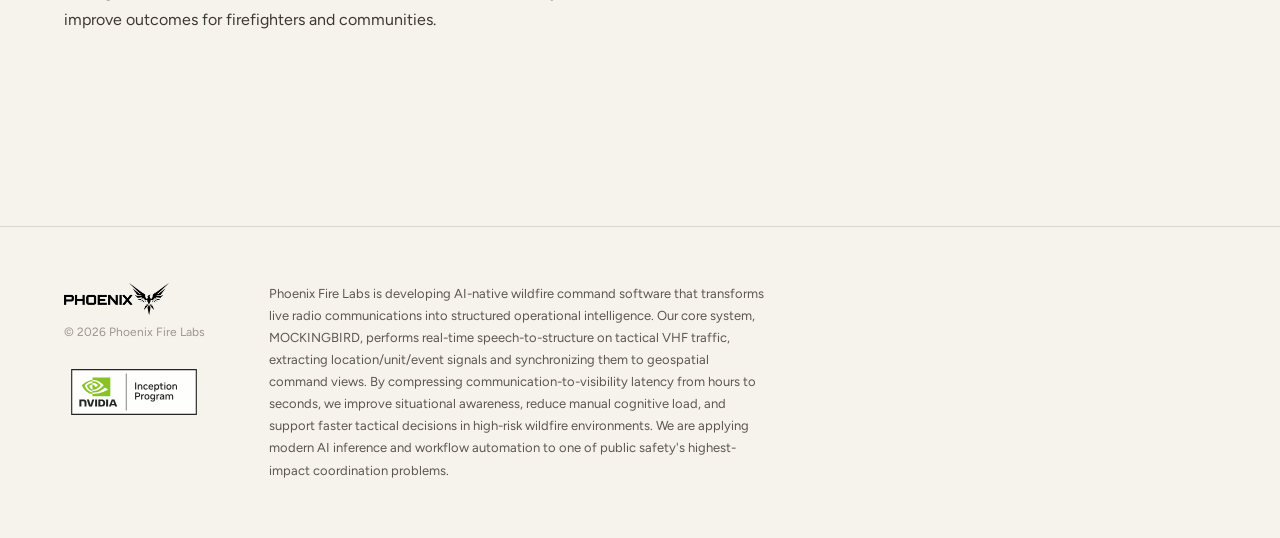
==== commit 01adf6ac: "Use the dark (allblack) logo in the header to match the footer Header previously used orangeAndPhoen" ====
--- a/index.html
+++ b/index.html
@@ -658,7 +658,7 @@
 
   <header class="site-header">
     <a href="/" class="logo">
-      <img src="orangeAndPhoenix.png" alt="Phoenix Fire Labs" class="logo-img" />
+      <img src="allblack.png" alt="Phoenix Fire Labs" class="logo-img" />
       <span class="logo-sub">Fire Labs</span>
     </a>
     <a href="mailto:founders@phoenixfirelabs.com" class="header-link">Contact</a>
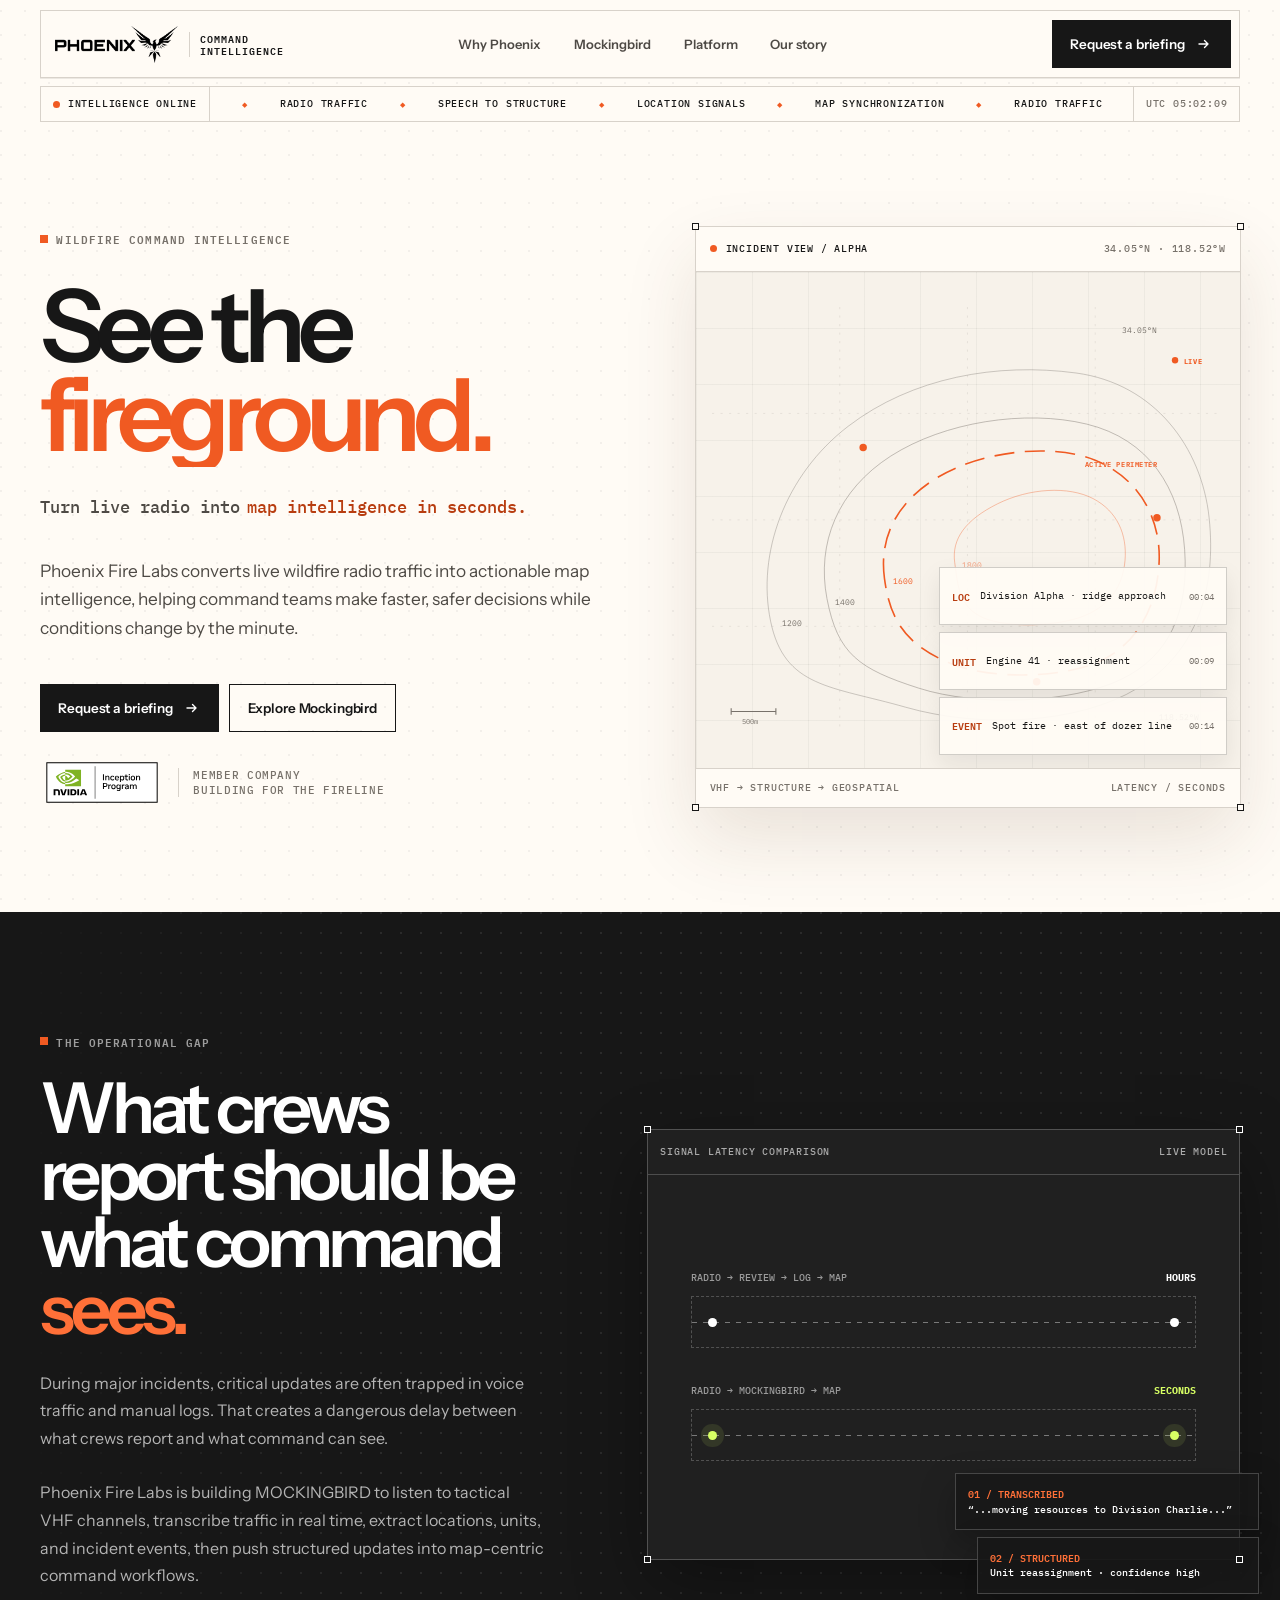
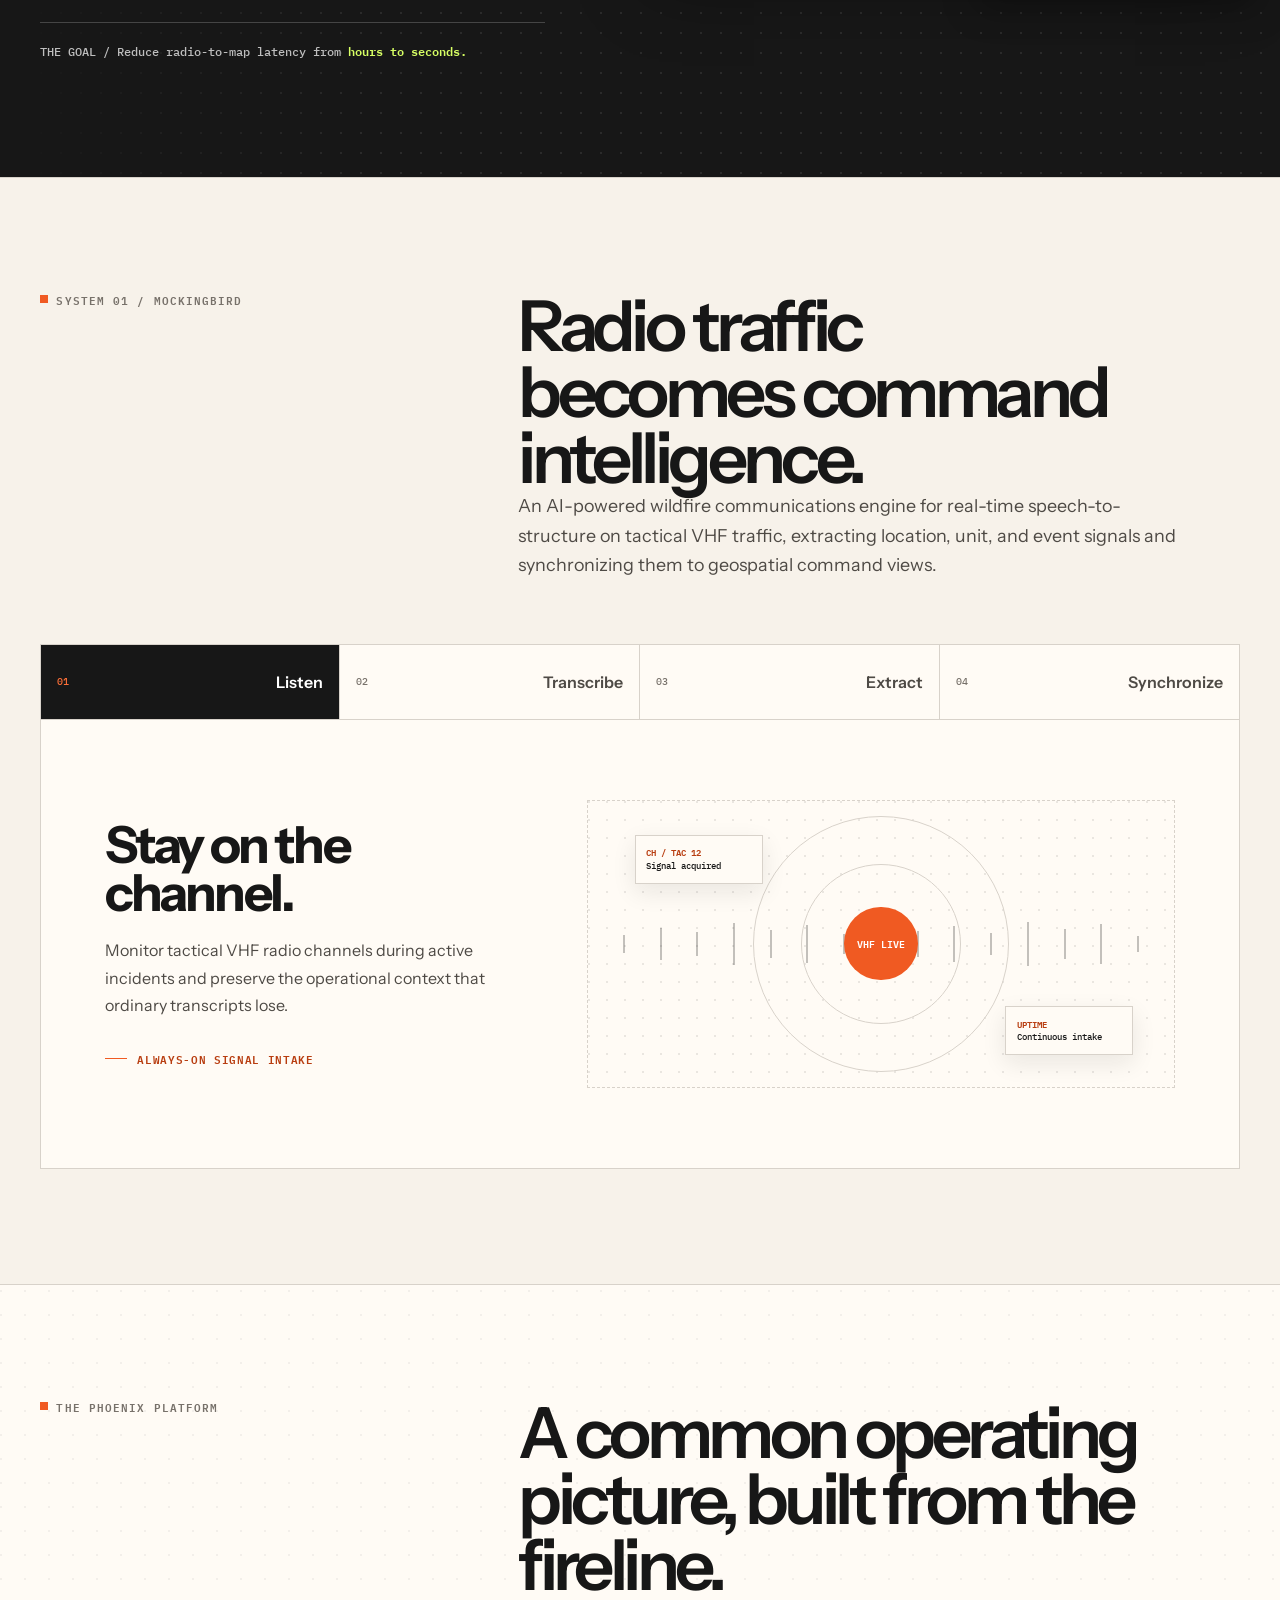
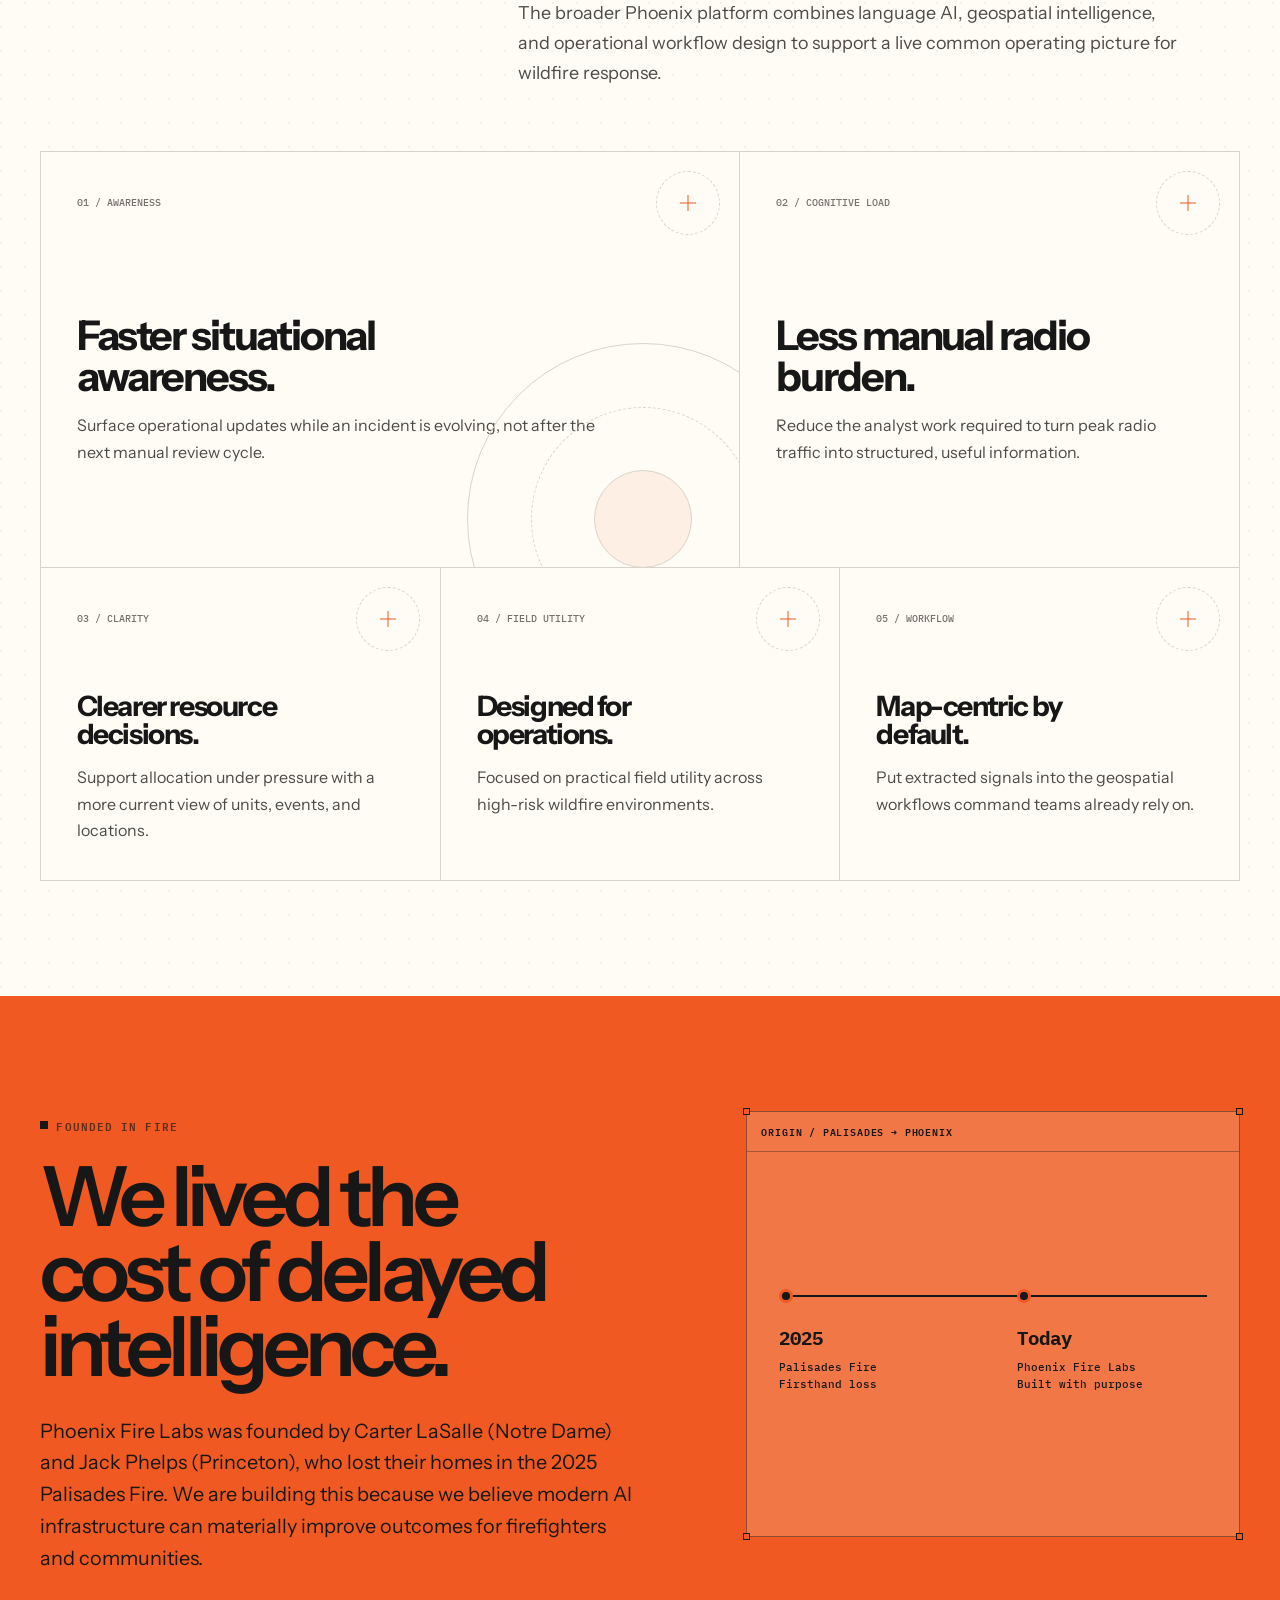
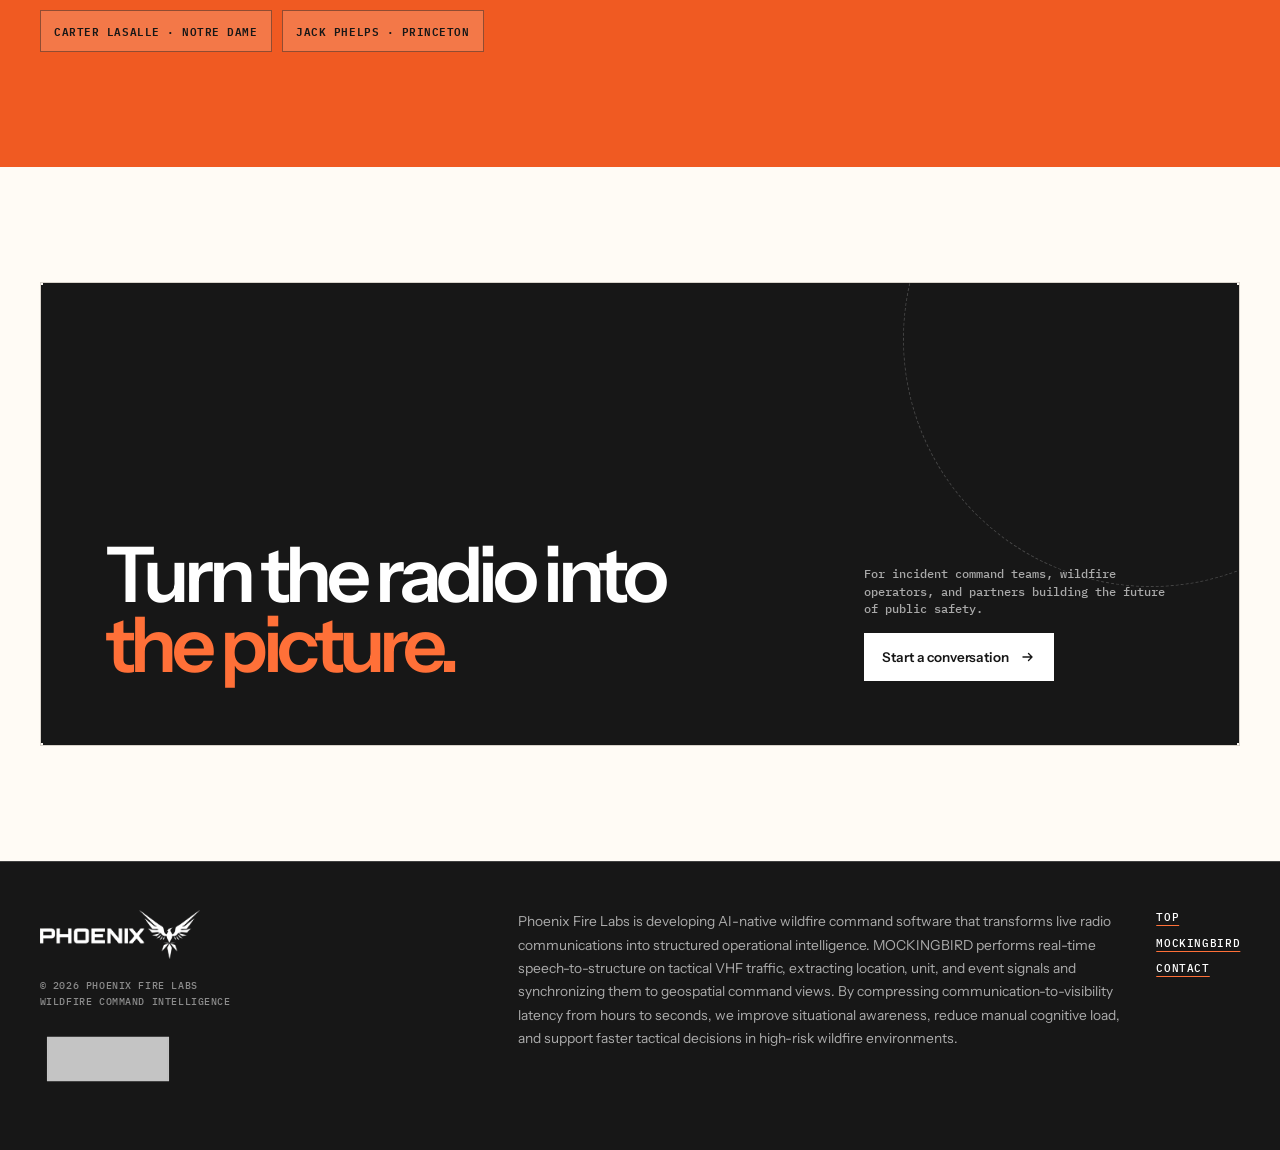
==== commit 07fc1bd9: "feat: redesign Phoenix command interface" ====
--- a/index.html
+++ b/index.html
@@ -13,1112 +13,1264 @@
   <meta name="keywords" content="wildfire, intelligence, AI, command teams, mapping, fire maps, real-time fire tracking, Phoenix Fire Labs, firefighting technology">
   <meta name="author" content="Phoenix Fire Labs">
   <meta name="robots" content="index, follow">
-
-  <!-- Open Graph / Facebook -->
   <meta property="og:type" content="website">
   <meta property="og:url" content="https://www.phoenixfirelabs.com/">
   <meta property="og:title" content="Phoenix Fire Labs — Real-Time Wildfire Intelligence">
   <meta property="og:description" content="Phoenix Fire Labs builds AI systems that convert live wildfire radio traffic into actionable map intelligence in seconds, helping command teams make faster, safer decisions.">
   <meta property="og:image" content="https://www.phoenixfirelabs.com/og-image.jpg">
-
-  <!-- Twitter -->
   <meta name="twitter:card" content="summary_large_image">
   <meta name="twitter:url" content="https://www.phoenixfirelabs.com/">
   <meta name="twitter:title" content="Phoenix Fire Labs — Real-Time Wildfire Intelligence">
   <meta name="twitter:description" content="Phoenix Fire Labs builds AI systems that convert live wildfire radio traffic into actionable map intelligence in seconds, helping command teams make faster, safer decisions.">
   <meta name="twitter:image" content="https://www.phoenixfirelabs.com/twitter-image.jpg">
-
   <link rel="canonical" href="https://www.phoenixfirelabs.com/">
   <link rel="icon" href="/favicon.ico" sizes="any">
   <link rel="icon" href="/apple-touch-icon.png" type="image/png" sizes="180x180">
   <link rel="apple-touch-icon" href="/apple-touch-icon.png">
   <link rel="preconnect" href="https://fonts.googleapis.com">
   <link rel="preconnect" href="https://fonts.gstatic.com" crossorigin>
-  <link href="https://fonts.googleapis.com/css2?family=Fraunces:opsz,wght@9..144,300..900&family=Figtree:wght@300..700&display=swap" rel="stylesheet">
+  <link href="https://fonts.googleapis.com/css2?family=IBM+Plex+Mono:wght@400;500;600&amp;family=Instrument+Sans:wght@400;500;600;700&amp;display=swap" rel="stylesheet">
   <style>
-    /* ─── Tokens ─── */
     :root {
-      --bg: #f6f3ed;
-      --bg-alt: #edeae2;
-      --text: #1a1815;
-      --text-mid: #3d3833;
-      --text-secondary: #5c5651;
-      --text-tertiary: #9c968f;
-      --accent: #a0440d;
-      --accent-warm: #c67b2e;
-      --accent-faint: rgba(160, 68, 13, 0.12);
-      --rule: #dad6cd;
-
-      --font-display: 'Fraunces', 'Georgia', serif;
-      --font-body: 'Figtree', system-ui, sans-serif;
-
-      --ease-out-quart: cubic-bezier(0.25, 1, 0.5, 1);
-      --ease-out-expo: cubic-bezier(0.16, 1, 0.3, 1);
-    }
-
-    /* ─── Reset ─── */
-    *, *::before, *::after { margin: 0; padding: 0; box-sizing: border-box; }
+      --paper: #fffbf5;
+      --paper-2: #f7f2ea;
+      --ink: #171717;
+      --ink-soft: #4e4a45;
+      --ink-faint: #77716a;
+      --ember: #f05a22;
+      --ember-bright: #ff7038;
+      --ember-dark: #b83d10;
+      --line: #d8d2ca;
+      --line-dark: rgba(255, 255, 255, 0.2);
+      --signal: #d7ff64;
+      --font-sans: 'Instrument Sans', 'Helvetica Neue', sans-serif;
+      --font-mono: 'IBM Plex Mono', monospace;
+      --ease-out: cubic-bezier(0.22, 1, 0.36, 1);
+      --ease-fast: cubic-bezier(0.25, 1, 0.5, 1);
+      --page-gutter: clamp(0.75rem, 3.1vw, 2.75rem);
+      --section-space: clamp(4.75rem, 9vw, 8rem);
+      --max-width: 90rem;
+    }
+
+    *, *::before, *::after { box-sizing: border-box; }
+    * { margin: 0; }
 
     html {
-      font-size: 16px;
+      background: var(--paper);
+      color-scheme: light;
       scroll-behavior: smooth;
+      scroll-padding-top: 7rem;
       -webkit-font-smoothing: antialiased;
-      -moz-osx-font-smoothing: grayscale;
+      text-rendering: optimizeLegibility;
     }
 
     body {
-      background: var(--bg);
-      color: var(--text);
-      font-family: var(--font-body);
-      font-weight: 400;
-      line-height: 1.6;
-      font-kerning: normal;
-      overflow-x: hidden;
-    }
-
-    /* ─── Header ─── */
+      min-width: 20rem;
+      background:
+        radial-gradient(circle at 1px 1px, rgba(23, 23, 23, 0.05) 1px, transparent 0) 0 0 / 24px 24px,
+        var(--paper);
+      color: var(--ink);
+      font-family: var(--font-sans);
+      font-size: 1rem;
+      line-height: 1.5;
+      overflow-x: clip;
+    }
+
+    body.menu-open { overflow: hidden; }
+    a { color: inherit; }
+    img, svg { display: block; max-width: 100%; }
+    button, input { font: inherit; }
+    button { color: inherit; }
+
+    ::selection { background: var(--ember); color: #fff; }
+
+    :focus-visible {
+      outline: 3px solid var(--ember-bright);
+      outline-offset: 3px;
+    }
+
+    .skip-link {
+      position: fixed;
+      top: 0.75rem;
+      left: 0.75rem;
+      z-index: 1000;
+      padding: 0.75rem 1rem;
+      background: var(--ink);
+      color: #fff;
+      font: 600 0.75rem/1 var(--font-mono);
+      text-decoration: none;
+      transform: translateY(-160%);
+      transition: transform 160ms var(--ease-fast);
+    }
+
+    .skip-link:focus { transform: translateY(0); }
+
+    .sr-only {
+      position: absolute;
+      width: 1px;
+      height: 1px;
+      padding: 0;
+      margin: -1px;
+      overflow: hidden;
+      clip: rect(0, 0, 0, 0);
+      white-space: nowrap;
+      border: 0;
+    }
+
+    .shell {
+      width: min(100%, var(--max-width));
+      margin-inline: auto;
+      padding-inline: var(--page-gutter);
+    }
+
+    .registration-box {
+      position: relative;
+      border: 1px solid var(--line);
+      background: rgba(255, 251, 245, 0.82);
+    }
+
+    .registration-box > .corner {
+      position: absolute;
+      z-index: 4;
+      width: 7px;
+      height: 7px;
+      background: var(--paper);
+      border: 1px solid var(--ink);
+      pointer-events: none;
+    }
+
+    .corner.tl { top: -4px; left: -4px; }
+    .corner.tr { top: -4px; right: -4px; }
+    .corner.bl { bottom: -4px; left: -4px; }
+    .corner.br { right: -4px; bottom: -4px; }
+
+    .mono-label {
+      display: inline-flex;
+      align-items: center;
+      gap: 0.55rem;
+      color: var(--ink-faint);
+      font: 600 0.68rem/1.2 var(--font-mono);
+      letter-spacing: 0.1em;
+      text-transform: uppercase;
+    }
+
+    .mono-label::before {
+      width: 0.5rem;
+      height: 0.5rem;
+      background: var(--ember);
+      content: '';
+    }
+
+    .button {
+      min-height: 3rem;
+      display: inline-flex;
+      align-items: center;
+      justify-content: center;
+      gap: 0.7rem;
+      padding: 0.8rem 1.1rem;
+      border: 1px solid var(--ink);
+      background: var(--ink);
+      color: #fff;
+      font-size: 0.84rem;
+      font-weight: 600;
+      letter-spacing: -0.01em;
+      text-decoration: none;
+      transition: background-color 160ms ease, color 160ms ease, border-color 160ms ease, transform 160ms var(--ease-fast);
+    }
+
+    .button svg { width: 1rem; transition: transform 160ms var(--ease-fast); }
+    .button:hover { background: var(--ember); border-color: var(--ember); color: var(--ink); }
+    .button:hover svg { transform: translateX(3px); }
+    .button:active { transform: translateY(1px) scale(0.98); }
+    .button.secondary { background: transparent; color: var(--ink); }
+    .button.secondary:hover { background: var(--ink); color: #fff; }
+    .button.light { border-color: #fff; background: #fff; color: var(--ink); }
+    .button.light:hover { border-color: var(--ember-bright); background: var(--ember-bright); color: var(--ink); }
+
+    /* Floating navigation */
     .site-header {
       position: sticky;
-      top: 0;
+      top: 0.65rem;
       z-index: 100;
-      padding: clamp(0.625rem, 1.2vw, 0.875rem) clamp(1.5rem, 5vw, 4rem);
+      width: calc(100% - (var(--page-gutter) * 2));
+      max-width: calc(var(--max-width) - (var(--page-gutter) * 2));
+      min-height: 4.25rem;
+      margin: 0.65rem auto 0;
+      padding: 0.55rem 0.55rem 0.55rem 0.9rem;
+      display: grid;
+      grid-template-columns: 1fr auto 1fr;
+      align-items: center;
+      border: 1px solid var(--line);
+      background: rgba(255, 251, 245, 0.9);
+      box-shadow: 0 1px 0 rgba(23, 23, 23, 0.08);
+      backdrop-filter: blur(18px);
+      -webkit-backdrop-filter: blur(18px);
+      transition: box-shadow 200ms ease, transform 200ms var(--ease-fast), background-color 200ms ease;
+    }
+
+    .site-header.is-scrolled {
+      background: rgba(255, 251, 245, 0.97);
+      box-shadow: 0 12px 30px rgba(23, 23, 23, 0.1);
+    }
+
+    .logo {
+      width: max-content;
+      min-height: 2.9rem;
       display: flex;
-      justify-content: space-between;
-      align-items: center;
-      background: var(--bg);
-      border-bottom: 1px solid var(--rule);
-    }
-
-    .logo {
-      display: flex;
-      flex-direction: column;
-      align-items: flex-start;
+      align-items: center;
+      gap: 0.65rem;
       text-decoration: none;
-      flex-shrink: 0;
-      gap: 1px;
-    }
-
-    .logo-img {
-      height: 44px;
-      width: auto;
-      display: block;
-    }
+    }
+
+    .logo-img { width: auto; height: 2.35rem; }
 
     .logo-sub {
-      font-family: var(--font-body);
-      font-size: 0.5625rem;
-      font-weight: 600;
-      letter-spacing: 0.12em;
-      text-transform: uppercase;
-      color: var(--text-tertiary);
-      margin-left: -0.06em;
-    }
-
-    .header-link {
-      font-size: 0.8125rem;
-      color: var(--text-secondary);
-      text-decoration: none;
-      letter-spacing: 0.02em;
-      transition: color 200ms;
-    }
-    .header-link:hover { color: var(--accent); }
-
-    /* ─── Hero ─── */
-    .hero {
-      display: grid;
-      grid-template-columns: 1.15fr 0.85fr;
-      gap: clamp(2rem, 4vw, 4rem);
-      align-items: center;
-      padding: clamp(4rem, 9vw, 7rem) clamp(1.5rem, 5vw, 4rem) clamp(3rem, 6vw, 5rem);
-    }
-
-    .hero-eyebrow {
-      font-size: 0.6875rem;
-      font-weight: 550;
-      letter-spacing: 0.14em;
-      text-transform: uppercase;
-      color: var(--accent);
-      margin-bottom: 1.75rem;
-      opacity: 0;
-      transform: translateY(8px);
-      animation: fadeUp 600ms var(--ease-out-quart) 100ms forwards;
-    }
-
-    .hero-headline {
-      font-family: var(--font-display);
-      font-size: clamp(2.25rem, 4.5vw, 3.75rem);
-      font-weight: 750;
-      line-height: 1.08;
-      letter-spacing: -0.02em;
-      color: var(--text);
-      margin-bottom: clamp(1.75rem, 3.5vw, 2.5rem);
-    }
-
-    .hero-headline .line {
-      display: block;
-      overflow: hidden;
-      padding-bottom: 0.12em;
-      margin-bottom: -0.12em;
-    }
-    .hero-headline .line span {
-      display: block;
-      opacity: 0;
-      transform: translateY(105%);
-      animation: revealLine 800ms var(--ease-out-expo) forwards;
-    }
-    .hero-headline .line:nth-child(1) span { animation-delay: 250ms; }
-    .hero-headline .line:nth-child(2) span { animation-delay: 420ms; }
-
-    .hero-sub {
-      font-size: clamp(0.9375rem, 1.4vw, 1.0625rem);
-      line-height: 1.7;
-      color: var(--text-secondary);
-      max-width: 52ch;
-      opacity: 0;
-      transform: translateY(12px);
-      animation: fadeUp 700ms var(--ease-out-quart) 650ms forwards;
-    }
-
-    /* ─── Hero SVG ─── */
-    .hero-vis {
-      justify-self: center;
-      width: 100%;
-      max-width: 480px;
-      opacity: 0;
-      animation: fadeUp 800ms var(--ease-out-quart) 200ms forwards;
-    }
-
-    .hero-map { width: 100%; height: auto; display: block; }
-
-    .map-grid { opacity: 0; animation: fadeIn 800ms ease 300ms forwards; }
-
-    .contour {
-      fill: none;
-      stroke-dasharray: 1;
-      stroke-dashoffset: 1;
-    }
-    .c1 { animation: drawPath 1.6s var(--ease-out-expo) 400ms forwards; }
-    .c2 { animation: drawPath 1.4s var(--ease-out-expo) 600ms forwards; }
-    .c-fire-draw {
-      animation:
-        drawPath 1.2s var(--ease-out-expo) 800ms forwards,
-        fadeOut 250ms ease 2000ms forwards;
-    }
-    .c-fire-dash {
-      fill: none;
-      stroke-dasharray: 0.025 0.013;
-      opacity: 0;
-      animation:
-        fadeIn 300ms ease 2000ms forwards,
-        fireDash 5s linear 2000ms infinite;
-    }
-    .c4 { animation: drawPath 1s var(--ease-out-expo) 1000ms forwards; }
-
-    .map-labels,
-    .map-coords,
-    .map-scale { opacity: 0; animation: fadeIn 600ms ease 2.2s forwards; }
-
-    .live-dot { animation: livePulse 2s ease-in-out infinite; }
-
-    .data-point {
-      opacity: 0;
-      transform-box: fill-box;
-      transform-origin: center;
-      animation: pointPop 500ms var(--ease-out-quart) forwards;
-    }
-    .dp1 { animation-delay: 1.8s; }
-    .dp2 { animation-delay: 1.95s; }
-    .dp3 { animation-delay: 2.1s; }
-
-    .point-ring {
-      transform-box: fill-box;
-      transform-origin: center;
-      animation: ringPulse 3s ease-out infinite;
-    }
-    .dp1 .point-ring { animation-delay: 2.5s; }
-    .dp2 .point-ring { animation-delay: 2.8s; }
-    .dp3 .point-ring { animation-delay: 3.1s; }
-
-    /* ─── Section Tokens ─── */
-    .section-pad {
-      padding: clamp(3.5rem, 8vw, 6rem) clamp(1.5rem, 5vw, 4rem);
-    }
-
-    .section-line {
-      width: 48px;
-      height: 2px;
-      margin-bottom: 2.5rem;
-      display: block;
-    }
-    .section-line line {
-      stroke-dasharray: 1;
-      stroke-dashoffset: 1;
-      transition: stroke-dashoffset 700ms var(--ease-out-expo);
-    }
-    .section-line.visible line { stroke-dashoffset: 0; }
-
-    .section-label {
-      font-size: 0.6875rem;
-      font-weight: 550;
-      letter-spacing: 0.14em;
-      text-transform: uppercase;
-      color: var(--text-tertiary);
-      margin-bottom: 1rem;
-    }
-
-    .section-heading {
-      font-family: var(--font-display);
-      font-size: clamp(1.5rem, 3vw, 2.25rem);
-      font-weight: 650;
-      line-height: 1.15;
-      color: var(--text);
-      margin-bottom: clamp(1.25rem, 2.5vw, 2rem);
-    }
-
-    .section-body {
-      font-size: clamp(0.9375rem, 1.3vw, 1rem);
-      line-height: 1.75;
-      color: var(--text-mid);
-      max-width: 62ch;
-    }
-
-    /* ─── Section Layouts ─── */
-    .split-section {
-      display: grid;
-      grid-template-columns: 1fr 1fr;
-      gap: clamp(3rem, 6vw, 6rem);
-      align-items: center;
-    }
-    .split-section.reverse {
-      grid-template-columns: 1fr 1fr;
-    }
-    
-    .vis-container {
-      width: 100%;
-      max-width: 500px;
-      justify-self: center;
-    }
-
-    /* ─── Problem ─── */
-    .problem { border-top: 1px solid var(--rule); }
-
-    .problem-pull {
-      font-family: var(--font-display);
-      font-size: clamp(1.375rem, 2.8vw, 2rem);
-      font-weight: 400;
-      font-style: italic;
-      line-height: 1.35;
-      color: var(--text);
-      max-width: 34ch;
-      margin-bottom: clamp(2rem, 4vw, 3rem);
-      padding-left: 1.5rem;
-      border-left: 2px solid var(--accent);
-    }
-    .problem-pull em { font-style: normal; color: var(--accent); }
-
-    .goal-line {
-      font-family: var(--font-display);
-      font-size: clamp(1.125rem, 2vw, 1.375rem);
-      font-weight: 500;
-      line-height: 1.4;
-      color: var(--text);
-      margin-top: clamp(2rem, 4vw, 3rem);
-      max-width: 50ch;
-    }
-    .goal-line strong { color: var(--accent); font-weight: 650; }
-
-    /* ─── MOCKINGBIRD ─── */
-    .mockingbird {
-      background: var(--bg-alt);
-      border-top: 1px solid var(--rule);
-      border-bottom: 1px solid var(--rule);
-    }
-
-    .mb-name {
-      font-family: var(--font-body);
-      font-size: clamp(1.5rem, 2.8vw, 2rem);
-      font-weight: 650;
-      letter-spacing: 0.06em;
-      color: var(--text);
-      margin-bottom: clamp(0.75rem, 1.5vw, 1.25rem);
-    }
-
-    .mb-desc {
-      font-size: clamp(0.9375rem, 1.3vw, 1rem);
-      line-height: 1.75;
-      color: var(--text-mid);
-      max-width: 60ch;
-      margin-bottom: clamp(3rem, 6vw, 4.5rem);
-    }
-
-    .flow {
-      display: grid;
-      grid-template-columns: repeat(4, 1fr);
-      gap: clamp(1.25rem, 3vw, 2rem);
-      position: relative;
-      max-width: 56rem;
-    }
-
-    .flow::before {
-      content: '';
-      position: absolute;
-      top: 20px;
-      left: 20px;
-      right: 20px;
-      height: 1px;
-      background: linear-gradient(to right, var(--accent), var(--accent));
-      opacity: 0.2;
-    }
-
-    .flow-step { position: relative; padding-top: 3.5rem; }
-
-    .flow-icon {
-      width: 40px;
-      height: 40px;
-      color: var(--accent);
-      position: absolute;
-      top: 0;
-      left: 0;
-      background: var(--bg-alt);
-    }
-    .flow-icon svg { width: 100%; height: 100%; display: block; }
-    
-    .flow-step:hover .flow-icon {
-      animation: iconBounce 0.5s var(--ease-out-expo);
-    }
-    @keyframes iconBounce {
-      0%, 100% { transform: translateY(0); }
-      50% { transform: translateY(-6px); }
-    }
-
-    .flow-title {
-      display: block;
-      font-weight: 600;
-      font-size: 0.9375rem;
-      color: var(--text);
-      margin-bottom: 0.375rem;
-    }
-
-    .flow-desc {
-      display: block;
-      font-size: 0.8125rem;
-      color: var(--text-secondary);
-      line-height: 1.55;
-    }
-    
-    .wave-anim {
-      animation: wavePulse 1.5s ease-in-out infinite alternate;
-    }
-    .wave-anim:nth-child(2) { animation-delay: 0.2s; }
-    .wave-anim:nth-child(3) { animation-delay: 0.4s; }
-    @keyframes wavePulse {
-      0% { opacity: 0.3; transform: scaleY(0.8); }
-      100% { opacity: 1; transform: scaleY(1.2); }
-    }
-    
-    .scan-anim {
-      animation: scanMove 2s linear infinite;
-    }
-    @keyframes scanMove {
-      0% { transform: translateY(-5px); opacity: 0; }
-      10% { opacity: 1; }
-      90% { opacity: 1; }
-      100% { transform: translateY(20px); opacity: 0; }
-    }
-    
-    .extract-anim {
-      animation: extractPop 2s var(--ease-out-expo) infinite;
-      transform-origin: center;
-    }
-    .extract-anim:nth-child(2) { animation-delay: 0.6s; }
-    .extract-anim:nth-child(3) { animation-delay: 1.2s; }
-    @keyframes extractPop {
-      0% { transform: scale(0); opacity: 0; }
-      20% { transform: scale(1.2); opacity: 1; }
-      30% { transform: scale(1); opacity: 1; }
-      80% { transform: scale(1); opacity: 1; }
-      100% { transform: scale(0); opacity: 0; }
-    }
-    
-    .sync-anim {
-      animation: syncSpin 4s linear infinite;
-      transform-origin: 20px 18px;
-    }
-    @keyframes syncSpin {
-      100% { transform: rotate(360deg); }
-    }
-
-    /* ─── Platform ─── */
-    .capabilities {
-      list-style: none;
-      display: flex;
-      flex-direction: column;
-      gap: 0.875rem;
-      margin-top: clamp(1.5rem, 3vw, 2.5rem);
-    }
-    .capabilities li {
-      font-size: 0.9375rem;
-      line-height: 1.6;
-      color: var(--text);
-      padding-left: 1.5rem;
-      position: relative;
-    }
-    .capabilities li::before {
-      content: '';
-      position: absolute;
-      left: 0;
-      top: 0.65em;
-      width: 8px;
-      height: 1.5px;
-      background: var(--accent);
-    }
-
-    /* ─── Founders ─── */
-    .founders-text {
-      font-size: clamp(0.9375rem, 1.3vw, 1rem);
-      line-height: 1.75;
-      color: var(--text-mid);
-      max-width: 60ch;
-    }
-
-    /* ─── Footer ─── */
-    .site-footer {
-      margin-top: clamp(1rem, 3vw, 2rem);
-      padding: clamp(2.5rem, 5vw, 3.5rem) clamp(1.5rem, 5vw, 4rem);
-      border-top: 1px solid var(--rule);
-      display: grid;
-      grid-template-columns: auto 1fr;
-      gap: clamp(2rem, 5vw, 4rem);
-      align-items: start;
-    }
-    .footer-brand-block { min-width: 140px; }
-    .footer-copy { font-size: 0.75rem; color: var(--text-tertiary); }
-    .footer-blurb {
-      font-size: 0.8125rem;
-      line-height: 1.7;
-      color: var(--text-secondary);
-      max-width: 62ch;
-    }
-
-    .nvidia-badge {
-      display: block;
-      width: 140px;
-      height: auto;
-      opacity: 0.85;
-      transition: opacity 200ms;
-    }
-    .nvidia-badge:hover { opacity: 1; }
-
-    .hero-inception {
-      display: flex;
-      align-items: center;
-      gap: 0.75rem;
-      margin-top: clamp(1.75rem, 3vw, 2.5rem);
-      opacity: 0;
-      transform: translateY(8px);
-      animation: fadeUp 600ms var(--ease-out-quart) 850ms forwards;
-    }
-
-    .inception-divider {
-      width: 1px;
-      height: 32px;
-      background: var(--rule);
-      flex-shrink: 0;
-    }
-
-    .inception-label {
-      font-size: 0.6875rem;
-      font-weight: 550;
+      padding-left: 0.65rem;
+      border-left: 1px solid var(--line);
+      font: 600 0.62rem/1.25 var(--font-mono);
       letter-spacing: 0.1em;
       text-transform: uppercase;
-      color: var(--text-tertiary);
-      line-height: 1.4;
-    }
-
-    .footer-nvidia-badge {
-      display: block;
-      margin-top: 1.25rem;
-      width: 140px;
-      height: auto;
-      opacity: 0.85;
-      transition: opacity 200ms;
-    }
-    .footer-nvidia-badge:hover { opacity: 1; }
-
-    /* ─── Keyframes ─── */
-    @keyframes fadeUp {
-      from { opacity: 0; transform: translateY(8px); }
-      to   { opacity: 1; transform: translateY(0); }
-    }
-    @keyframes revealLine {
-      from { opacity: 0; transform: translateY(105%); }
-      to   { opacity: 1; transform: translateY(0); }
-    }
-    @keyframes fadeIn {
-      from { opacity: 0; }
-      to   { opacity: 1; }
-    }
-    @keyframes fadeOut {
-      from { opacity: 1; }
-      to   { opacity: 0; }
-    }
-    @keyframes drawPath {
-      to { stroke-dashoffset: 0; }
-    }
-    @keyframes fireDash {
-      to { stroke-dashoffset: -0.076; }
-    }
-    @keyframes livePulse {
-      0%, 100% { opacity: 1; }
-      50% { opacity: 0.25; }
-    }
-    @keyframes pointPop {
-      from { opacity: 0; transform: scale(0); }
-      to   { opacity: 1; transform: scale(1); }
-    }
-    @keyframes ringPulse {
-      0%   { transform: scale(1); opacity: 0.55; }
-      100% { transform: scale(2); opacity: 0; }
-    }
-
-    /* ─── Scroll Reveal ─── */
+    }
+
+    .desktop-nav { display: flex; align-items: center; gap: 0.25rem; }
+
+    .desktop-nav a {
+      min-height: 2.75rem;
+      display: inline-flex;
+      align-items: center;
+      padding: 0 0.9rem;
+      color: var(--ink-soft);
+      font-size: 0.81rem;
+      font-weight: 600;
+      text-decoration: none;
+      position: relative;
+    }
+
+    .desktop-nav a::after {
+      position: absolute;
+      right: 0.9rem;
+      bottom: 0.55rem;
+      left: 0.9rem;
+      height: 1px;
+      background: var(--ember);
+      content: '';
+      transform: scaleX(0);
+      transform-origin: left;
+      transition: transform 180ms var(--ease-fast);
+    }
+
+    .desktop-nav a:hover::after,
+    .desktop-nav a[aria-current="true"]::after { transform: scaleX(1); }
+
+    .header-actions { display: flex; justify-content: flex-end; align-items: center; }
+    .header-cta { min-height: 3rem; }
+
+    .menu-toggle {
+      width: 3rem;
+      height: 3rem;
+      display: none;
+      align-items: center;
+      justify-content: center;
+      border: 1px solid var(--ink);
+      background: transparent;
+      cursor: pointer;
+    }
+
+    .menu-toggle-lines { width: 1.15rem; display: grid; gap: 5px; }
+    .menu-toggle-lines span { height: 1px; background: currentColor; transition: transform 180ms var(--ease-fast), opacity 160ms ease; }
+    .menu-toggle[aria-expanded="true"] .menu-toggle-lines span:first-child { transform: translateY(3px) rotate(45deg); }
+    .menu-toggle[aria-expanded="true"] .menu-toggle-lines span:last-child { transform: translateY(-3px) rotate(-45deg); }
+
+    .mobile-menu {
+      position: fixed;
+      top: 5.5rem;
+      right: var(--page-gutter);
+      left: var(--page-gutter);
+      z-index: 90;
+      padding: 0.7rem;
+      border: 1px solid var(--ink);
+      background: var(--paper);
+      box-shadow: 0 18px 60px rgba(23, 23, 23, 0.18);
+      opacity: 0;
+      pointer-events: none;
+      transform: translateY(-12px) scale(0.985);
+      transform-origin: top;
+      transition: opacity 180ms ease, transform 260ms var(--ease-out);
+    }
+
+    .mobile-menu.is-open { opacity: 1; pointer-events: auto; transform: none; }
+    .mobile-menu a {
+      min-height: 3.5rem;
+      display: flex;
+      align-items: center;
+      justify-content: space-between;
+      padding: 0.5rem 0.75rem;
+      border-bottom: 1px solid var(--line);
+      font-size: clamp(1.2rem, 5vw, 1.75rem);
+      font-weight: 600;
+      letter-spacing: -0.03em;
+      text-decoration: none;
+    }
+    .mobile-menu a:last-child { border-bottom: 0; background: var(--ember); }
+    .mobile-menu a span { font: 500 0.65rem/1 var(--font-mono); letter-spacing: 0.08em; }
+
+    /* Status ribbon */
+    .status-strip {
+      width: calc(100% - (var(--page-gutter) * 2));
+      max-width: calc(var(--max-width) - (var(--page-gutter) * 2));
+      min-height: 2.25rem;
+      margin: 0.5rem auto 0;
+      display: grid;
+      grid-template-columns: auto minmax(0, 1fr) auto;
+      align-items: center;
+      border: 1px solid var(--line);
+      background: var(--paper);
+      font: 500 0.62rem/1 var(--font-mono);
+      letter-spacing: 0.08em;
+      text-transform: uppercase;
+      overflow: hidden;
+    }
+
+    .status-live,
+    .status-time { padding: 0.75rem; white-space: nowrap; }
+    .status-live { display: flex; align-items: center; gap: 0.5rem; border-right: 1px solid var(--line); }
+    .status-time { border-left: 1px solid var(--line); color: var(--ink-faint); }
+    .live-signal { width: 0.45rem; height: 0.45rem; background: var(--ember); border-radius: 50%; animation: signalPulse 2s ease-in-out infinite; }
+
+    .ticker { overflow: hidden; }
+    .ticker-track {
+      width: max-content;
+      display: flex;
+      align-items: center;
+      gap: 2rem;
+      padding-left: 2rem;
+      white-space: nowrap;
+      animation: tickerMove 44s linear infinite;
+    }
+    .ticker-track span::before { content: '◆'; margin-right: 2rem; color: var(--ember); font-size: 0.45rem; }
+
+    /* Hero */
+    .hero {
+      min-height: min(51rem, calc(100svh - 7rem));
+      display: grid;
+      grid-template-columns: minmax(0, 1.04fr) minmax(26rem, 0.96fr);
+      gap: clamp(2.25rem, 5vw, 5.5rem);
+      align-items: center;
+      padding-top: clamp(4.5rem, 8vw, 7.5rem);
+      padding-bottom: clamp(4.5rem, 8vw, 7rem);
+    }
+
+    .hero-copy { position: relative; z-index: 2; }
+    .hero-eyebrow { margin-bottom: clamp(1.5rem, 3vw, 2.25rem); opacity: 0; animation: heroIn 700ms var(--ease-out) 100ms forwards; }
+
+    .hero-title {
+      max-width: 10ch;
+      font-size: clamp(4rem, 7.9vw, 7.8rem);
+      font-weight: 600;
+      line-height: 0.88;
+      letter-spacing: -0.075em;
+      text-wrap: balance;
+    }
+
+    .hero-title-line { display: block; overflow: hidden; padding-bottom: 0.08em; margin-bottom: -0.08em; }
+    .hero-title-line > span { display: block; opacity: 0; transform: translateY(105%); animation: titleReveal 900ms var(--ease-out) forwards; }
+    .hero-title-line:nth-child(1) > span { animation-delay: 180ms; }
+    .hero-title-line:nth-child(2) > span { animation-delay: 300ms; color: var(--ember); }
+
+    .rotator-wrap {
+      min-height: 2.1rem;
+      margin-top: clamp(1.5rem, 3vw, 2.25rem);
+      display: flex;
+      align-items: baseline;
+      flex-wrap: wrap;
+      gap: 0.45rem;
+      color: var(--ink-soft);
+      font: 500 clamp(0.9rem, 1.4vw, 1.05rem)/1.5 var(--font-mono);
+      opacity: 0;
+      animation: heroIn 700ms var(--ease-out) 560ms forwards;
+    }
+
+    .rotator {
+      display: inline-grid;
+      overflow: hidden;
+      color: var(--ember-dark);
+    }
+
+    .rotator-word {
+      grid-area: 1 / 1;
+      will-change: transform, opacity, filter;
+    }
+
+    .rotator-word.is-exiting { animation: wordOut 180ms ease forwards; }
+    .rotator-word.is-entering { animation: wordIn 420ms var(--ease-out) forwards; }
+
+    .hero-sub {
+      max-width: 37rem;
+      margin-top: clamp(1.2rem, 2.2vw, 1.75rem);
+      color: var(--ink-soft);
+      font-size: clamp(1rem, 1.35vw, 1.15rem);
+      line-height: 1.65;
+      opacity: 0;
+      animation: heroIn 700ms var(--ease-out) 660ms forwards;
+    }
+
+    .hero-actions {
+      margin-top: clamp(1.75rem, 3.5vw, 2.6rem);
+      display: flex;
+      flex-wrap: wrap;
+      gap: 0.65rem;
+      opacity: 0;
+      animation: heroIn 700ms var(--ease-out) 740ms forwards;
+    }
+
+    .hero-proof {
+      margin-top: 1.5rem;
+      display: flex;
+      align-items: center;
+      gap: 0.9rem;
+      color: var(--ink-faint);
+      font: 500 0.66rem/1.35 var(--font-mono);
+      text-transform: uppercase;
+      letter-spacing: 0.06em;
+      opacity: 0;
+      animation: heroIn 700ms var(--ease-out) 820ms forwards;
+    }
+
+    .hero-proof img { width: 7.75rem; height: auto; filter: saturate(0.78); }
+    .hero-proof-divider { width: 1px; height: 1.8rem; background: var(--line); }
+
+    .map-console {
+      position: relative;
+      opacity: 0;
+      transform: scale(0.97) translateY(12px);
+      animation: consoleIn 1100ms var(--ease-out) 260ms forwards;
+      box-shadow: 0 32px 70px rgba(79, 46, 25, 0.12);
+    }
+
+    .console-toolbar,
+    .console-footer {
+      min-height: 2.8rem;
+      display: flex;
+      align-items: center;
+      justify-content: space-between;
+      gap: 0.75rem;
+      padding: 0.65rem 0.85rem;
+      border-bottom: 1px solid var(--line);
+      background: rgba(255, 251, 245, 0.92);
+      font: 500 0.62rem/1.2 var(--font-mono);
+      letter-spacing: 0.08em;
+      text-transform: uppercase;
+    }
+
+    .console-footer { min-height: 2.45rem; border-top: 1px solid var(--line); border-bottom: 0; color: var(--ink-faint); }
+    .console-title { display: inline-flex; align-items: center; gap: 0.55rem; }
+    .console-title::before { width: 0.45rem; height: 0.45rem; background: var(--ember); border-radius: 50%; content: ''; animation: signalPulse 2s ease-in-out infinite; }
+    .console-meta { color: var(--ink-faint); }
+
+    .map-stage {
+      position: relative;
+      min-height: 31rem;
+      display: grid;
+      place-items: center;
+      overflow: hidden;
+      background:
+        linear-gradient(rgba(23, 23, 23, 0.045) 1px, transparent 1px),
+        linear-gradient(90deg, rgba(23, 23, 23, 0.045) 1px, transparent 1px),
+        var(--paper-2);
+      background-size: 3.5rem 3.5rem;
+    }
+
+    .hero-map { width: min(94%, 35rem); height: auto; }
+    .map-grid, .map-labels, .map-coords, .map-scale { opacity: 0; animation: fadeOnly 700ms ease 1.25s forwards; }
+    .contour { fill: none; stroke-dasharray: 1; stroke-dashoffset: 1; }
+    .c1 { animation: drawPath 1.6s var(--ease-out) 650ms forwards; }
+    .c2 { animation: drawPath 1.4s var(--ease-out) 850ms forwards; }
+    .c-fire-draw { animation: drawPath 1.2s var(--ease-out) 1s forwards, fadeOut 200ms ease 2.2s forwards; }
+    .c-fire-dash { fill: none; stroke-dasharray: 0.025 0.013; opacity: 0; animation: fadeOnly 200ms ease 2.1s forwards, fireDash 2s linear 2.1s infinite; }
+    .c4 { animation: drawPath 1s var(--ease-out) 1.15s forwards; }
+    .live-dot, .pulse-node { animation: signalPulse 2s ease-in-out infinite; }
+    .data-point { opacity: 0; transform-box: fill-box; transform-origin: center; animation: pointPop 500ms var(--ease-out) forwards; }
+    .dp1 { animation-delay: 1.4s; }
+    .dp2 { animation-delay: 1.55s; }
+    .dp3 { animation-delay: 1.7s; }
+    .point-ring { transform-box: fill-box; transform-origin: center; animation: ringPulse 3s ease-out infinite; }
+
+    .incident-feed {
+      position: absolute;
+      right: 0.8rem;
+      bottom: 0.8rem;
+      width: min(18rem, calc(100% - 1.6rem));
+      display: grid;
+      gap: 0.4rem;
+    }
+
+    .incident-card {
+      min-height: 3.65rem;
+      padding: 0.65rem 0.75rem;
+      display: grid;
+      grid-template-columns: auto 1fr auto;
+      align-items: center;
+      gap: 0.65rem;
+      border: 1px solid rgba(23, 23, 23, 0.2);
+      background: rgba(255, 251, 245, 0.94);
+      box-shadow: 0 10px 25px rgba(23, 23, 23, 0.08);
+      font-family: var(--font-mono);
+      opacity: 0;
+      transform: translateY(-18px);
+      filter: blur(3px);
+      animation: feedIn 700ms var(--ease-out) forwards;
+    }
+
+    .incident-card:nth-child(1) { animation-delay: 1.6s; }
+    .incident-card:nth-child(2) { animation-delay: 1.82s; }
+    .incident-card:nth-child(3) { animation-delay: 2.04s; }
+    .feed-code { color: var(--ember-dark); font-size: 0.62rem; font-weight: 600; }
+    .feed-message { color: var(--ink); font-size: 0.64rem; line-height: 1.35; }
+    .feed-time { color: var(--ink-faint); font-size: 0.56rem; }
+
+    /* Section framing */
+    .section { padding-block: var(--section-space); }
+    .section-header { display: grid; grid-template-columns: 0.7fr 1.3fr; gap: clamp(2rem, 7vw, 8rem); align-items: start; margin-bottom: clamp(2.5rem, 5vw, 4.5rem); }
+    .section-title { max-width: 13ch; font-size: clamp(2.65rem, 5.5vw, 5.7rem); font-weight: 600; line-height: 0.94; letter-spacing: -0.065em; }
+    .section-intro { max-width: 42rem; color: var(--ink-soft); font-size: clamp(1rem, 1.4vw, 1.15rem); line-height: 1.65; }
+
     .reveal {
       opacity: 0;
-      transform: translateY(16px);
-      transition: opacity 600ms var(--ease-out-quart),
-                  transform 600ms var(--ease-out-quart);
-    }
-    .reveal.visible {
-      opacity: 1;
-      transform: translateY(0);
-    }
-
-    .stagger > .reveal { transition-delay: calc(var(--i, 0) * 70ms); }
-
-    /* ─── Reduced Motion ─── */
+      transform: translateY(18px);
+      filter: blur(3px);
+      transition: opacity 700ms var(--ease-out), transform 700ms var(--ease-out), filter 700ms var(--ease-out);
+      transition-delay: calc(var(--delay, 0) * 80ms);
+    }
+    .reveal.is-visible { opacity: 1; transform: none; filter: none; }
+
+    /* Problem / latency */
+    .problem {
+      position: relative;
+      background: var(--ink);
+      color: #fff;
+      overflow: hidden;
+    }
+
+    .problem::before {
+      position: absolute;
+      inset: 0;
+      background: radial-gradient(circle at 1px 1px, rgba(255, 255, 255, 0.09) 1px, transparent 0) 0 0 / 20px 20px;
+      mask-image: linear-gradient(90deg, transparent, #000 30%, #000);
+      content: '';
+      pointer-events: none;
+    }
+
+    .problem-grid {
+      position: relative;
+      display: grid;
+      grid-template-columns: minmax(0, 0.92fr) minmax(25rem, 1.08fr);
+      gap: clamp(3rem, 8vw, 8rem);
+      align-items: center;
+    }
+
+    .problem .mono-label { color: rgba(255, 255, 255, 0.58); }
+    .problem-title { max-width: 12ch; margin-top: 1.5rem; font-size: clamp(2.8rem, 5.5vw, 5.5rem); font-weight: 600; line-height: 0.95; letter-spacing: -0.065em; }
+    .problem-title em { color: var(--ember-bright); font-style: normal; }
+    .problem-copy { max-width: 38rem; margin-top: 1.7rem; color: rgba(255, 255, 255, 0.68); font-size: 1rem; line-height: 1.72; }
+    .problem-goal { margin-top: 2rem; padding-top: 1.2rem; border-top: 1px solid var(--line-dark); font: 500 0.77rem/1.6 var(--font-mono); color: rgba(255, 255, 255, 0.72); }
+    .problem-goal strong { color: var(--signal); font-weight: 600; }
+
+    .latency-console { border-color: rgba(255, 255, 255, 0.22); background: #202020; box-shadow: 0 26px 70px rgba(0, 0, 0, 0.32); }
+    .latency-console .corner { background: var(--ink); border-color: #fff; }
+    .latency-head { min-height: 2.8rem; display: flex; justify-content: space-between; align-items: center; padding: 0.75rem; border-bottom: 1px solid var(--line-dark); color: rgba(255,255,255,.62); font: 500 0.62rem/1 var(--font-mono); letter-spacing: .08em; text-transform: uppercase; }
+    .latency-chart { min-height: 24rem; padding: clamp(1.5rem, 4vw, 2.7rem); display: grid; align-content: center; gap: 2.3rem; }
+    .latency-row { display: grid; gap: 0.75rem; }
+    .latency-label { display: flex; justify-content: space-between; gap: 1rem; color: rgba(255,255,255,.55); font: 500 0.64rem/1.2 var(--font-mono); text-transform: uppercase; }
+    .latency-label strong { color: #fff; }
+    .latency-label .fast { color: var(--signal); }
+    .latency-track { position: relative; height: 3.25rem; display: flex; align-items: center; border: 1px dashed rgba(255,255,255,.22); overflow: hidden; }
+    .latency-track::before { height: 1px; flex: 1; background: repeating-linear-gradient(90deg, rgba(255,255,255,.4) 0 5px, transparent 5px 11px); content: ''; animation: dashTrack 2s linear infinite; }
+    .latency-track.slow::before { animation-duration: 20s; }
+    .latency-node { position: absolute; top: 50%; width: 0.55rem; height: 0.55rem; margin-top: -0.275rem; background: #fff; border-radius: 50%; }
+    .latency-node:first-of-type { left: 1rem; }
+    .latency-node:last-of-type { right: 1rem; }
+    .latency-track.fast .latency-node { background: var(--signal); box-shadow: 0 0 0 7px rgba(215,255,100,.1); }
+
+    .radio-alerts { position: absolute; right: -1.2rem; bottom: -2.2rem; width: min(19rem, 68%); display: grid; gap: 0.45rem; pointer-events: none; }
+    .radio-alert { padding: 0.75rem; border: 1px solid rgba(255,255,255,.2); background: rgba(23,23,23,.92); color: #fff; box-shadow: 0 14px 35px rgba(0,0,0,.25); font: 500 0.62rem/1.45 var(--font-mono); animation: alertFloat 8s ease-in-out infinite; }
+    .radio-alert:nth-child(2) { margin-left: 1.4rem; animation-delay: -3s; animation-duration: 10s; }
+    .radio-alert b { color: var(--ember-bright); font-weight: 600; }
+
+    /* Mockingbird tabs */
+    .mockingbird { background: var(--paper-2); border-block: 1px solid var(--line); }
+    .product-tabs { border: 1px solid var(--line); background: var(--paper); }
+    .tab-list { display: grid; grid-template-columns: repeat(4, 1fr); border-bottom: 1px solid var(--line); }
+    .tab-button {
+      min-height: 4.6rem;
+      display: flex;
+      align-items: center;
+      justify-content: space-between;
+      gap: 0.8rem;
+      padding: 0.9rem 1rem;
+      border: 0;
+      border-right: 1px solid var(--line);
+      background: transparent;
+      color: var(--ink-soft);
+      font-weight: 600;
+      cursor: pointer;
+      transition: background-color 160ms ease, color 160ms ease;
+    }
+    .tab-button:last-child { border-right: 0; }
+    .tab-button span { color: var(--ink-faint); font: 500 0.62rem/1 var(--font-mono); }
+    .tab-button[aria-selected="true"] { background: var(--ink); color: #fff; }
+    .tab-button[aria-selected="true"] span { color: var(--ember-bright); }
+    .tab-button:hover:not([aria-selected="true"]) { background: rgba(240, 90, 34, 0.08); }
+
+    .tab-panels { min-height: 28rem; position: relative; overflow: hidden; }
+    .tab-panel { min-height: 28rem; display: none; grid-template-columns: minmax(0, 0.8fr) minmax(22rem, 1.2fr); gap: clamp(2rem, 7vw, 7rem); align-items: center; padding: clamp(2rem, 5vw, 4.5rem); }
+    .tab-panel.is-active { display: grid; animation: panelIn 280ms var(--ease-out) both; }
+    .tab-panel[hidden] { display: none; }
+    .tab-copy h3 { max-width: 12ch; font-size: clamp(2rem, 4vw, 4rem); line-height: 0.95; letter-spacing: -0.055em; }
+    .tab-copy p { max-width: 34rem; margin-top: 1.2rem; color: var(--ink-soft); line-height: 1.7; }
+    .tab-stat { margin-top: 2rem; display: inline-flex; align-items: center; gap: 0.65rem; color: var(--ember-dark); font: 600 0.69rem/1.4 var(--font-mono); text-transform: uppercase; letter-spacing: 0.06em; }
+    .tab-stat::before { width: 1.4rem; height: 1px; background: var(--ember); content: ''; }
+
+    .signal-viz { min-height: 18rem; position: relative; display: grid; place-items: center; border: 1px dashed var(--line); background: radial-gradient(circle at 1px 1px, rgba(23,23,23,.09) 1px, transparent 0) 0 0 / 18px 18px; overflow: hidden; }
+    .signal-viz::before, .signal-viz::after { position: absolute; top: 50%; left: 50%; border: 1px solid var(--line); border-radius: 50%; content: ''; transform: translate(-50%, -50%); }
+    .signal-viz::before { width: 10rem; height: 10rem; }
+    .signal-viz::after { width: 16rem; height: 16rem; }
+    .signal-core { position: relative; z-index: 2; width: 4.6rem; height: 4.6rem; display: grid; place-items: center; background: var(--ember); color: #fff; border-radius: 50%; font: 600 0.62rem/1 var(--font-mono); text-transform: uppercase; }
+    .signal-wave { position: absolute; left: 6%; right: 6%; top: 50%; height: 3.7rem; margin-top: -1.85rem; display: flex; align-items: center; justify-content: space-between; gap: 3px; }
+    .signal-wave i { width: 2px; height: calc(10px + (var(--h) * 2px)); max-height: 3.5rem; background: var(--ink); opacity: .26; animation: wavePulse 1.5s ease-in-out infinite alternate; animation-delay: calc(var(--h) * -70ms); }
+    .signal-card { position: absolute; z-index: 3; min-width: 8rem; padding: 0.65rem; border: 1px solid var(--line); background: var(--paper); font: 500 0.58rem/1.35 var(--font-mono); box-shadow: 0 8px 24px rgba(23,23,23,.09); animation: cardOrbit 7s ease-in-out infinite; }
+    .signal-card.one { top: 12%; left: 8%; }
+    .signal-card.two { right: 7%; bottom: 11%; animation-delay: -3.4s; }
+    .signal-card b { color: var(--ember-dark); font-weight: 600; }
+    .scan-line { position: absolute; z-index: 1; top: 10%; bottom: 10%; left: 20%; width: 1px; background: var(--ember); box-shadow: 0 0 18px rgba(240,90,34,.6); animation: scanAcross 3.2s var(--ease-out) infinite; }
+
+    /* Platform grid */
+    .platform-grid { display: grid; grid-template-columns: repeat(12, 1fr); border-top: 1px solid var(--line); border-left: 1px solid var(--line); }
+    .platform-card { min-height: 18rem; position: relative; padding: clamp(1.35rem, 3vw, 2.25rem); border-right: 1px solid var(--line); border-bottom: 1px solid var(--line); background: rgba(255,251,245,.78); overflow: hidden; transition: background-color 180ms ease, transform 220ms var(--ease-fast); }
+    .platform-card:hover { background: #fff; }
+    .platform-card.large { grid-column: span 7; min-height: 26rem; }
+    .platform-card.medium { grid-column: span 5; min-height: 26rem; }
+    .platform-card.third { grid-column: span 4; }
+    .card-index { color: var(--ink-faint); font: 500 0.62rem/1 var(--font-mono); }
+    .platform-card h3 { max-width: 14ch; margin-top: clamp(4rem, 8vw, 7rem); font-size: clamp(1.7rem, 3.2vw, 3.25rem); line-height: 1; letter-spacing: -0.05em; }
+    .platform-card.third h3 { margin-top: 4rem; font-size: clamp(1.5rem, 2.2vw, 2.3rem); }
+    .platform-card p { max-width: 34rem; margin-top: 1rem; color: var(--ink-soft); line-height: 1.65; }
+    .card-signal { position: absolute; top: 1.2rem; right: 1.2rem; width: 4rem; height: 4rem; border: 1px dashed var(--line); border-radius: 50%; }
+    .card-signal::before, .card-signal::after { position: absolute; top: 50%; left: 50%; background: var(--ember); content: ''; transform: translate(-50%, -50%); }
+    .card-signal::before { width: 1rem; height: 1px; }
+    .card-signal::after { width: 1px; height: 1rem; }
+    .platform-card:hover .card-signal { animation: rotateSignal 3s linear infinite; }
+    .platform-orbit { position: absolute; right: -5rem; bottom: -8rem; width: 22rem; height: 22rem; border: 1px solid var(--line); border-radius: 50%; }
+    .platform-orbit::before, .platform-orbit::after { position: absolute; inset: 18%; border: 1px dashed var(--line); border-radius: 50%; content: ''; animation: rotateSignal 20s linear infinite; }
+    .platform-orbit::after { inset: 36%; border-style: solid; background: rgba(240,90,34,.08); animation-direction: reverse; animation-duration: 14s; }
+
+    /* Founders */
+    .story { background: var(--ember); color: var(--ink); }
+    .story-grid { display: grid; grid-template-columns: minmax(0, 1.1fr) minmax(24rem, .9fr); gap: clamp(3rem, 8vw, 8rem); align-items: start; }
+    .story .mono-label { color: rgba(23,23,23,.68); }
+    .story .mono-label::before { background: var(--ink); }
+    .story-title { max-width: 10ch; margin-top: 1.5rem; font-size: clamp(3.1rem, 6.5vw, 6.7rem); font-weight: 600; line-height: .9; letter-spacing: -.07em; }
+    .story-copy { max-width: 41rem; margin-top: 2rem; font-size: clamp(1.05rem,1.55vw,1.25rem); line-height: 1.6; }
+    .founders { margin-top: 2.25rem; display: flex; flex-wrap: wrap; gap: 0.6rem; }
+    .founder { padding: 0.75rem 0.85rem; border: 1px solid rgba(23,23,23,.45); background: rgba(255,251,245,.18); font: 600 0.66rem/1.45 var(--font-mono); text-transform: uppercase; letter-spacing: .05em; }
+    .story-timeline { border-color: rgba(23,23,23,.46); background: rgba(255,251,245,.18); }
+    .story-timeline .corner { background: var(--ember); }
+    .timeline-head { padding: 0.9rem; border-bottom: 1px solid rgba(23,23,23,.35); font: 600 .64rem/1 var(--font-mono); text-transform: uppercase; letter-spacing: .08em; }
+    .timeline-body { min-height: 24rem; padding: 2rem; display: grid; align-content: center; }
+    .timeline-line { height: 1px; position: relative; background: rgba(23,23,23,.45); }
+    .timeline-line::after { position: absolute; inset: -1px 0 auto; height: 2px; background: var(--ink); content: ''; transform: scaleX(0); transform-origin: left; transition: transform 1.4s var(--ease-out); }
+    .is-visible .timeline-line::after { transform: scaleX(1); }
+    .timeline-events { margin-top: -0.5rem; display: grid; grid-template-columns: 1fr 1fr; gap: 3rem; }
+    .timeline-event { position: relative; padding-top: 2.2rem; font: 500 0.68rem/1.5 var(--font-mono); }
+    .timeline-event::before { position: absolute; top: 0; left: 0; width: 0.85rem; height: 0.85rem; border: 3px solid var(--ember); background: var(--ink); border-radius: 50%; content: ''; }
+    .timeline-event strong { display: block; margin-bottom: .4rem; font-size: 1.2rem; }
+
+    /* CTA + footer */
+    .final-cta { background: var(--paper); }
+    .cta-box { min-height: 29rem; display: grid; grid-template-columns: 1.4fr .6fr; gap: 2rem; align-items: end; padding: clamp(1.5rem, 5vw, 4.5rem); background: var(--ink); color: #fff; overflow: hidden; }
+    .cta-box::before { position: absolute; top: -12rem; right: -10rem; width: 31rem; height: 31rem; border: 1px dashed rgba(255,255,255,.2); border-radius: 50%; content: ''; animation: rotateSignal 40s linear infinite; }
+    .cta-title { max-width: 12ch; font-size: clamp(3rem, 6vw, 6.3rem); font-weight: 600; line-height: .92; letter-spacing: -.07em; }
+    .cta-title span { color: var(--ember-bright); }
+    .cta-action { position: relative; z-index: 2; display: grid; justify-items: start; gap: 1rem; }
+    .cta-action p { color: rgba(255,255,255,.63); font: 500 .72rem/1.5 var(--font-mono); }
+
+    .site-footer { background: var(--ink); color: #fff; border-top: 1px solid rgba(255,255,255,.18); }
+    .footer-grid { min-height: 18rem; padding-block: 3rem; display: grid; grid-template-columns: .7fr 1.3fr; gap: clamp(2rem, 7vw, 8rem); align-items: start; }
+    .footer-logo { width: 10rem; filter: invert(1); }
+    .footer-meta { margin-top: 1.2rem; color: rgba(255,255,255,.5); font: 500 .61rem/1.6 var(--font-mono); text-transform: uppercase; letter-spacing: .06em; }
+    .footer-right { display: grid; grid-template-columns: 1fr auto; gap: 2rem; }
+    .footer-blurb { max-width: 48rem; color: rgba(255,255,255,.64); font-size: .86rem; line-height: 1.7; }
+    .footer-links { display: grid; align-content: start; gap: .65rem; font: 500 .67rem/1.4 var(--font-mono); text-transform: uppercase; letter-spacing: .06em; }
+    .footer-links a { text-decoration-color: var(--ember-bright); text-underline-offset: 4px; }
+    .footer-nvidia { width: 8.5rem; margin-top: 1.25rem; filter: brightness(0) invert(1); opacity: .75; }
+
+    /* Animation primitives */
+    .is-paused *, .is-paused *::before, .is-paused *::after { animation-play-state: paused !important; }
+
+    @keyframes heroIn { to { opacity: 1; transform: none; } }
+    @keyframes titleReveal { to { opacity: 1; transform: none; } }
+    @keyframes consoleIn { to { opacity: 1; transform: none; } }
+    @keyframes wordOut { to { opacity: 0; transform: translateY(-70%); filter: blur(5px); } }
+    @keyframes wordIn { from { opacity: 0; transform: translateY(70%); filter: blur(5px); } to { opacity: 1; transform: none; filter: none; } }
+    @keyframes fadeOnly { to { opacity: 1; } }
+    @keyframes fadeOut { to { opacity: 0; } }
+    @keyframes drawPath { to { stroke-dashoffset: 0; } }
+    @keyframes fireDash { to { stroke-dashoffset: -0.076; } }
+    @keyframes pointPop { from { opacity: 0; transform: scale(0); } to { opacity: 1; transform: scale(1); } }
+    @keyframes ringPulse { from { transform: scale(1); opacity: .5; } to { transform: scale(2.2); opacity: 0; } }
+    @keyframes signalPulse { 0%, 100% { opacity: 1; transform: scale(1); } 50% { opacity: .3; transform: scale(.86); } }
+    @keyframes feedIn { to { opacity: 1; transform: none; filter: none; } }
+    @keyframes tickerMove { to { transform: translateX(-50%); } }
+    @keyframes dashTrack { to { transform: translateX(-11px); } }
+    @keyframes alertFloat { 0%, 100% { transform: translate3d(0, 0, 0); } 50% { transform: translate3d(-8px, -7px, 0); } }
+    @keyframes panelIn { from { opacity: 0; transform: translateX(16px); } to { opacity: 1; transform: none; } }
+    @keyframes wavePulse { from { transform: scaleY(.7); opacity: .2; } to { transform: scaleY(1.25); opacity: .6; } }
+    @keyframes cardOrbit { 0%, 100% { transform: translateY(0); } 50% { transform: translateY(-9px); } }
+    @keyframes scanAcross { 0% { transform: translateX(0); opacity: 0; } 15%, 85% { opacity: 1; } 100% { transform: translateX(20rem); opacity: 0; } }
+    @keyframes rotateSignal { to { transform: rotate(360deg); } }
+
+    /* Responsive */
+    @media (max-width: 68rem) {
+      .site-header { grid-template-columns: 1fr auto; }
+      .desktop-nav, .header-cta { display: none; }
+      .menu-toggle { display: flex; }
+      .hero { grid-template-columns: minmax(0, 1fr) minmax(23rem, .85fr); gap: 2rem; }
+      .hero-title { font-size: clamp(3.7rem, 7.8vw, 6.2rem); }
+      .map-stage { min-height: 27rem; }
+      .section-header { grid-template-columns: 1fr 1.4fr; }
+    }
+
+    @media (max-width: 56rem) {
+      .hero { min-height: auto; grid-template-columns: 1fr; padding-top: 4.5rem; }
+      .hero-copy { max-width: 47rem; }
+      .hero-title { max-width: 9ch; font-size: clamp(4rem, 12vw, 7rem); }
+      .map-console { width: min(100%, 43rem); }
+      .problem-grid, .story-grid { grid-template-columns: 1fr; }
+      .problem-copy { max-width: 43rem; }
+      .latency-console { width: min(100%, 44rem); }
+      .radio-alerts { right: .8rem; bottom: -2rem; }
+      .tab-panel { grid-template-columns: 1fr; }
+      .platform-card.large, .platform-card.medium { grid-column: span 12; }
+      .platform-card.third { grid-column: span 6; }
+      .cta-box { grid-template-columns: 1fr; align-items: end; }
+      .footer-grid { grid-template-columns: 1fr; }
+    }
+
+    @media (max-width: 44rem) {
+      :root { --page-gutter: 0.75rem; --section-space: 4.75rem; }
+      html { scroll-padding-top: 6rem; }
+      .site-header { top: .5rem; min-height: 3.8rem; margin-top: .5rem; padding: .38rem .38rem .38rem .7rem; }
+      .logo-img { height: 2rem; }
+      .logo-sub { display: none; }
+      .mobile-menu { top: 4.8rem; }
+      .status-strip { grid-template-columns: auto minmax(0,1fr); }
+      .status-time { display: none; }
+      .status-live { padding-inline: .6rem; }
+      .status-live > span:last-child { display: none; }
+      .hero { padding-top: 3.8rem; padding-bottom: 4.5rem; }
+      .hero-title { font-size: clamp(3.45rem, 17vw, 5.1rem); line-height: .9; }
+      .rotator-wrap { min-height: 3.4rem; display: block; }
+      .rotator { display: grid; margin-top: .18rem; }
+      .hero-actions { display: grid; grid-template-columns: 1fr; }
+      .hero-actions .button { width: 100%; }
+      .hero-proof { align-items: flex-start; }
+      .hero-proof img { width: 6.6rem; }
+      .map-stage { min-height: 25rem; place-items: start center; }
+      .hero-map { margin-top: .2rem; }
+      .incident-feed { right: .5rem; bottom: .5rem; left: .5rem; width: auto; }
+      .incident-card:nth-child(3) { display: none; }
+      .console-meta { display: none; }
+      .section-header { grid-template-columns: 1fr; gap: 1.2rem; }
+      .section-title { font-size: clamp(2.8rem, 14vw, 4.7rem); }
+      .problem-title, .story-title { font-size: clamp(3rem, 14vw, 5rem); }
+      .problem-grid { gap: 3.5rem; }
+      .latency-chart { min-height: 21rem; padding: 1.2rem; }
+      .radio-alerts { position: static; width: 100%; padding: 0 1.2rem 1.2rem; }
+      .radio-alert:nth-child(2) { margin-left: .8rem; }
+      .tab-list { display: flex; overflow-x: auto; scroll-snap-type: x mandatory; scrollbar-width: none; }
+      .tab-list::-webkit-scrollbar { display: none; }
+      .tab-button { min-width: 9.5rem; min-height: 3.7rem; flex: 1 0 auto; scroll-snap-align: start; }
+      .tab-panel, .tab-panel.is-active { min-height: auto; padding: 1.25rem; }
+      .signal-viz { min-height: 16rem; }
+      .signal-card { min-width: 7rem; }
+      .platform-card.third { grid-column: span 12; }
+      .platform-card, .platform-card.large, .platform-card.medium { min-height: 20rem; }
+      .story-grid { gap: 3rem; }
+      .timeline-body { min-height: 20rem; padding: 1.25rem; }
+      .timeline-events { gap: 1rem; }
+      .cta-box { min-height: 32rem; padding: 1.25rem; }
+      .cta-title { font-size: clamp(3rem, 15vw, 5rem); }
+      .cta-action .button { width: 100%; }
+      .footer-right { grid-template-columns: 1fr; }
+    }
+
+    @media (max-width: 23rem) {
+      .hero-title { font-size: 3.2rem; }
+      .map-stage { min-height: 23rem; }
+      .incident-card { grid-template-columns: auto 1fr; }
+      .feed-time { display: none; }
+    }
+
     @media (prefers-reduced-motion: reduce) {
-      .hero-eyebrow,
-      .hero-headline .line span,
-      .hero-sub,
-      .hero-vis { animation: none; opacity: 1; transform: none; }
-
-      .contour,
-      .c-fire-draw { animation: none; stroke-dashoffset: 0; }
-      .c-fire-dash { animation: none; opacity: 1; }
+      html { scroll-behavior: auto; }
+      *, *::before, *::after { animation-duration: 0.01ms !important; animation-iteration-count: 1 !important; scroll-behavior: auto !important; transition-duration: 0.01ms !important; }
+      .hero-eyebrow, .hero-title-line > span, .rotator-wrap, .hero-sub, .hero-actions, .hero-proof, .map-console, .map-grid, .map-labels, .map-coords, .map-scale, .data-point, .incident-card { opacity: 1; transform: none; filter: none; }
+      .reveal { opacity: 1; transform: none; filter: none; }
       .c-fire-draw { opacity: 0; }
-
-      .map-grid, .map-labels, .map-coords, .map-scale { animation: none; opacity: 1; }
-      .data-point { animation: none; opacity: 1; transform: none; }
-      .point-ring { animation: none; opacity: 0; }
-      .live-dot { animation: none; }
-      .section-line line { stroke-dashoffset: 0; }
-
-      .reveal { transition: opacity 200ms; transform: none !important; }
-      .reveal.visible { transform: none !important; }
-    }
-
-    /* ─── Responsive ─── */
-    @media (max-width: 900px) {
-      .hero {
-        grid-template-columns: 1fr;
-      }
-      .hero-vis {
-        max-width: 380px;
-        justify-self: start;
-      }
-      .split-section,
-      .split-section.reverse {
-        grid-template-columns: 1fr;
-        gap: 3rem;
-      }
-      .split-section.reverse .vis-container {
-        order: -1;
-      }
-      .vis-container {
-        justify-self: start;
-        max-width: 400px;
-      }
-    }
-
-    @media (max-width: 768px) {
-      .flow {
-        grid-template-columns: 1fr 1fr;
-        gap: 2rem 1.25rem;
-      }
-      .flow::before { display: none; }
-      .site-footer { grid-template-columns: 1fr; }
-    }
-
-    @media (max-width: 480px) {
-      .flow { grid-template-columns: 1fr; }
+      .c-fire-dash { opacity: 1; }
+      .contour { stroke-dashoffset: 0; }
+      .point-ring { opacity: 0; }
+      .ticker-track { transform: none; }
+      .timeline-line::after { transform: scaleX(1); }
     }
   </style>
 </head>
 <body>
-
-  <header class="site-header">
-    <a href="/" class="logo">
-      <img src="allblack.png" alt="Phoenix Fire Labs" class="logo-img" />
-      <span class="logo-sub">Fire Labs</span>
+  <a class="skip-link" href="#main">Skip to content</a>
+
+  <header class="site-header" data-site-header>
+    <a href="/" class="logo" aria-label="Phoenix Fire Labs home">
+      <img src="allblack.png" alt="Phoenix Fire Labs" class="logo-img">
+      <span class="logo-sub">Command<br>Intelligence</span>
     </a>
-    <a href="mailto:founders@phoenixfirelabs.com" class="header-link">Contact</a>
+    <nav class="desktop-nav" aria-label="Primary navigation">
+      <a href="#problem" data-nav-link>Why Phoenix</a>
+      <a href="#mockingbird" data-nav-link>Mockingbird</a>
+      <a href="#platform" data-nav-link>Platform</a>
+      <a href="#story" data-nav-link>Our story</a>
+    </nav>
+    <div class="header-actions">
+      <a href="mailto:founders@phoenixfirelabs.com?subject=Phoenix%20Fire%20Labs%20briefing" class="button header-cta">
+        Request a briefing
+        <svg viewBox="0 0 16 16" fill="none" aria-hidden="true"><path d="M3 8h9M8.5 4.5 12 8l-3.5 3.5" stroke="currentColor" stroke-width="1.4" stroke-linecap="round" stroke-linejoin="round"/></svg>
+      </a>
+      <button class="menu-toggle" type="button" aria-expanded="false" aria-controls="mobile-menu" aria-label="Open navigation" data-menu-toggle>
+        <span class="menu-toggle-lines" aria-hidden="true"><span></span><span></span></span>
+      </button>
+    </div>
   </header>
 
-  <main>
-
-    <!-- ════ Hero ════ -->
-    <section class="hero">
-      <div class="hero-content">
-        <div class="hero-eyebrow">Wildfire Command Intelligence</div>
-        <h1 class="hero-headline">
-          <span class="line"><span>Real-Time Wildfire Intelligence</span></span>
-          <span class="line"><span>for Incident Command</span></span>
+  <nav class="mobile-menu" id="mobile-menu" aria-label="Mobile navigation" aria-hidden="true" data-mobile-menu inert>
+    <a href="#problem"><span>01</span>Why Phoenix</a>
+    <a href="#mockingbird"><span>02</span>Mockingbird</a>
+    <a href="#platform"><span>03</span>Platform</a>
+    <a href="#story"><span>04</span>Our story</a>
+    <a href="mailto:founders@phoenixfirelabs.com?subject=Phoenix%20Fire%20Labs%20briefing"><span>→</span>Request a briefing</a>
+  </nav>
+
+  <div class="status-strip" aria-label="Phoenix system status">
+    <div class="status-live"><span class="live-signal" aria-hidden="true"></span><span>Intelligence online</span></div>
+    <div class="ticker" aria-hidden="true">
+      <div class="ticker-track">
+        <span>Radio traffic</span><span>Speech to structure</span><span>Location signals</span><span>Map synchronization</span>
+        <span>Radio traffic</span><span>Speech to structure</span><span>Location signals</span><span>Map synchronization</span>
+      </div>
+    </div>
+    <div class="status-time" data-utc-clock>UTC --:--:--</div>
+  </div>
+
+  <main id="main">
+    <section class="hero shell" aria-labelledby="hero-title">
+      <div class="hero-copy">
+        <div class="hero-eyebrow mono-label">Wildfire command intelligence</div>
+        <h1 class="hero-title" id="hero-title">
+          <span class="hero-title-line"><span>See the</span></span>
+          <span class="hero-title-line"><span>fireground.</span></span>
         </h1>
-        <p class="hero-sub">
-          Phoenix Fire Labs builds AI systems that convert live wildfire radio
-          traffic into actionable map intelligence in seconds, helping command
-          teams make faster, safer decisions when conditions are changing by
-          the minute.
+        <p class="rotator-wrap">
+          Turn live radio into
+          <span class="rotator" aria-hidden="true"><span class="rotator-word" data-rotator-word>map intelligence in seconds.</span></span>
+          <span class="sr-only">map intelligence in seconds, operational clarity, and structured command signals.</span>
         </p>
-        <div class="hero-inception">
-          <img
-            src="nvidia-inception-program-badge-rgb-for-screen.svg"
-            alt="NVIDIA Inception Program member"
-            class="nvidia-badge"
-          />
-          <div class="inception-divider"></div>
-          <span class="inception-label">NVIDIA Inception<br>Program Member</span>
+        <p class="hero-sub">Phoenix Fire Labs converts live wildfire radio traffic into actionable map intelligence, helping command teams make faster, safer decisions while conditions change by the minute.</p>
+        <div class="hero-actions">
+          <a href="mailto:founders@phoenixfirelabs.com?subject=Phoenix%20Fire%20Labs%20briefing" class="button">
+            Request a briefing
+            <svg viewBox="0 0 16 16" fill="none" aria-hidden="true"><path d="M3 8h9M8.5 4.5 12 8l-3.5 3.5" stroke="currentColor" stroke-width="1.4" stroke-linecap="round" stroke-linejoin="round"/></svg>
+          </a>
+          <a href="#mockingbird" class="button secondary">Explore Mockingbird</a>
+        </div>
+        <div class="hero-proof">
+          <img src="nvidia-inception-program-badge-rgb-for-screen.svg" alt="NVIDIA Inception Program member">
+          <span class="hero-proof-divider" aria-hidden="true"></span>
+          <span>Member company<br>Building for the fireline</span>
         </div>
       </div>
 
-      <div class="hero-vis" aria-hidden="true">
-        <svg class="hero-map" viewBox="0 0 480 400" fill="none" xmlns="http://www.w3.org/2000/svg">
-          <!-- Grid -->
-          <g class="map-grid">
-            <line x1="0" y1="100" x2="480" y2="100" stroke="var(--rule)" stroke-width="0.5" stroke-dasharray="2 6"/>
-            <line x1="0" y1="200" x2="480" y2="200" stroke="var(--rule)" stroke-width="0.5" stroke-dasharray="2 6"/>
-            <line x1="0" y1="300" x2="480" y2="300" stroke="var(--rule)" stroke-width="0.5" stroke-dasharray="2 6"/>
-            <line x1="120" y1="0" x2="120" y2="400" stroke="var(--rule)" stroke-width="0.5" stroke-dasharray="2 6"/>
-            <line x1="240" y1="0" x2="240" y2="400" stroke="var(--rule)" stroke-width="0.5" stroke-dasharray="2 6"/>
-            <line x1="360" y1="0" x2="360" y2="400" stroke="var(--rule)" stroke-width="0.5" stroke-dasharray="2 6"/>
-          </g>
-
-          <!-- Contour 1 — outermost -->
-          <path class="contour c1"
-            d="M 55,295 C 42,232 68,158 128,112 C 188,66 268,52 342,62 C 416,72 460,132 467,198 C 474,264 456,324 400,358 C 344,392 252,396 182,376 C 112,356 68,358 55,295 Z"
-            stroke="var(--text-tertiary)" stroke-width="0.75" pathLength="1" opacity="0.45"/>
-
-          <!-- Contour 2 -->
-          <path class="contour c2"
-            d="M 108,274 C 98,222 118,172 168,140 C 218,108 294,96 352,110 C 410,124 440,170 444,228 C 448,286 430,328 384,350 C 338,372 250,376 194,358 C 138,340 118,326 108,274 Z"
-            stroke="var(--text-tertiary)" stroke-width="0.75" pathLength="1" opacity="0.55"/>
-
-          <!-- Fire perimeter (draw version — fades out) -->
-          <path class="contour c-fire-draw"
-            d="M 162,255 C 157,218 172,184 212,160 C 252,136 318,127 360,144 C 402,161 422,200 420,240 C 418,280 402,312 370,330 C 338,348 264,352 222,334 C 180,316 167,292 162,255 Z"
-            stroke="var(--accent)" stroke-width="1.5" pathLength="1"/>
-
-          <!-- Fire perimeter (dash version — fades in, continuously animates) -->
-          <path class="c-fire-dash"
-            d="M 162,255 C 157,218 172,184 212,160 C 252,136 318,127 360,144 C 402,161 422,200 420,240 C 418,280 402,312 370,330 C 338,348 264,352 222,334 C 180,316 167,292 162,255 Z"
-            stroke="var(--accent)" stroke-width="1.5" pathLength="1"/>
-
-          <!-- Contour 4 — innermost -->
-          <path class="contour c4"
-            d="M 228,240 C 225,218 238,200 268,185 C 298,170 335,168 358,180 C 381,192 390,214 388,238 C 386,262 374,280 350,290 C 326,300 278,302 255,292 C 232,282 231,262 228,240 Z"
-            stroke="var(--accent)" stroke-width="0.75" pathLength="1" opacity="0.45"/>
-
-          <!-- Elevation labels -->
-          <g class="map-labels">
-            <text x="66" y="300" fill="var(--text-tertiary)" font-size="7.5" font-family="Figtree, system-ui, sans-serif">1200</text>
-            <text x="116" y="280" fill="var(--text-tertiary)" font-size="7.5" font-family="Figtree, system-ui, sans-serif">1400</text>
-            <text x="170" y="260" fill="var(--accent)" font-size="7.5" font-family="Figtree, system-ui, sans-serif" font-weight="500">1600</text>
-            <text x="235" y="245" fill="var(--accent)" font-size="7" font-family="Figtree, system-ui, sans-serif" opacity="0.55">1800</text>
-          </g>
-
-          <!-- Perimeter label -->
-          <g class="map-labels">
-            <text x="365" y="150" fill="var(--accent)" font-size="6.5" font-family="Figtree, system-ui, sans-serif" font-weight="600" letter-spacing="0.08em" opacity="0.7">ACTIVE PERIMETER</text>
-          </g>
-
-          <!-- Data points -->
-          <g class="data-points">
-            <g transform="translate(142, 132)">
-              <g class="data-point dp1">
-                <circle r="10" fill="var(--accent)" opacity="0" class="point-ring"/>
-                <circle r="3.5" fill="var(--accent)"/>
-              </g>
+      <div class="map-console registration-box" data-motion-region>
+        <span class="corner tl"></span><span class="corner tr"></span><span class="corner bl"></span><span class="corner br"></span>
+        <div class="console-toolbar">
+          <span class="console-title">Incident view / Alpha</span>
+          <span class="console-meta">34.05°N · 118.52°W</span>
+        </div>
+        <div class="map-stage">
+          <svg class="hero-map" viewBox="0 0 480 400" fill="none" xmlns="http://www.w3.org/2000/svg" aria-label="Live wildfire incident perimeter visualization" role="img">
+            <g class="map-grid">
+              <line x1="0" y1="100" x2="480" y2="100" stroke="var(--line)" stroke-width="0.5" stroke-dasharray="2 6"/>
+              <line x1="0" y1="200" x2="480" y2="200" stroke="var(--line)" stroke-width="0.5" stroke-dasharray="2 6"/>
+              <line x1="0" y1="300" x2="480" y2="300" stroke="var(--line)" stroke-width="0.5" stroke-dasharray="2 6"/>
+              <line x1="120" y1="0" x2="120" y2="400" stroke="var(--line)" stroke-width="0.5" stroke-dasharray="2 6"/>
+              <line x1="240" y1="0" x2="240" y2="400" stroke="var(--line)" stroke-width="0.5" stroke-dasharray="2 6"/>
+              <line x1="360" y1="0" x2="360" y2="400" stroke="var(--line)" stroke-width="0.5" stroke-dasharray="2 6"/>
             </g>
-            <g transform="translate(418, 198)">
-              <g class="data-point dp2">
-                <circle r="10" fill="var(--accent)" opacity="0" class="point-ring"/>
-                <circle r="3.5" fill="var(--accent)"/>
-              </g>
+            <path class="contour c1" d="M55 295C42 232 68 158 128 112s140-60 214-50 118 70 125 136-11 126-67 160-148 38-218 18S68 358 55 295Z" stroke="var(--ink-faint)" stroke-width="0.75" pathLength="1" opacity="0.45"/>
+            <path class="contour c2" d="M108 274c-10-52 10-102 60-134s126-44 184-30 88 60 92 118-14 100-60 122-134 26-190 8-76-32-86-84Z" stroke="var(--ink-faint)" stroke-width="0.75" pathLength="1" opacity="0.55"/>
+            <path class="contour c-fire-draw" d="M162 255c-5-37 10-71 50-95s106-33 148-16 62 56 60 96-18 72-50 90-106 22-148 4-55-42-60-79Z" stroke="var(--ember)" stroke-width="1.5" pathLength="1"/>
+            <path class="c-fire-dash" d="M162 255c-5-37 10-71 50-95s106-33 148-16 62 56 60 96-18 72-50 90-106 22-148 4-55-42-60-79Z" stroke="var(--ember)" stroke-width="1.5" pathLength="1"/>
+            <path class="contour c4" d="M228 240c-3-22 10-40 40-55s67-17 90-5 32 34 30 58-14 42-38 52-72 12-95 2-24-30-27-52Z" stroke="var(--ember)" stroke-width="0.75" pathLength="1" opacity="0.45"/>
+            <g class="map-labels" font-family="IBM Plex Mono, monospace" font-size="7.5">
+              <text x="66" y="300" fill="var(--ink-faint)">1200</text><text x="116" y="280" fill="var(--ink-faint)">1400</text><text x="170" y="260" fill="var(--ember)">1600</text><text x="235" y="245" fill="var(--ember)" opacity="0.55">1800</text>
+              <text x="350" y="150" fill="var(--ember)" font-size="6.5" font-weight="600" letter-spacing="0.08em">ACTIVE PERIMETER</text>
             </g>
-            <g transform="translate(305, 352)">
-              <g class="data-point dp3">
-                <circle r="10" fill="var(--accent)" opacity="0" class="point-ring"/>
-                <circle r="3.5" fill="var(--accent)"/>
-              </g>
+            <g class="data-points">
+              <g transform="translate(142 132)"><g class="data-point dp1"><circle r="10" fill="var(--ember)" opacity="0" class="point-ring"/><circle r="3.5" fill="var(--ember)"/></g></g>
+              <g transform="translate(418 198)"><g class="data-point dp2"><circle r="10" fill="var(--ember)" opacity="0" class="point-ring"/><circle r="3.5" fill="var(--ember)"/></g></g>
+              <g transform="translate(305 352)"><g class="data-point dp3"><circle r="10" fill="var(--ember)" opacity="0" class="point-ring"/><circle r="3.5" fill="var(--ember)"/></g></g>
             </g>
-          </g>
-
-          <!-- Coordinates -->
-          <g class="map-coords">
-            <text x="385" y="24" fill="var(--text-tertiary)" font-size="7.5" font-family="Figtree, system-ui, sans-serif" letter-spacing="0.04em">34.05°N</text>
-            <text x="420" y="388" fill="var(--text-tertiary)" font-size="7.5" font-family="Figtree, system-ui, sans-serif" letter-spacing="0.04em">118.52°W</text>
-          </g>
-
-          <!-- LIVE indicator -->
-          <g class="map-labels" transform="translate(435, 50)">
-            <circle r="3" fill="var(--accent)" class="live-dot"/>
-            <text x="8" y="3.5" fill="var(--accent)" font-size="7" font-family="Figtree, system-ui, sans-serif" font-weight="700" letter-spacing="0.1em">LIVE</text>
-          </g>
-
-          <!-- Scale bar -->
-          <g class="map-scale" transform="translate(18, 380)">
-            <line x1="0" y1="0" x2="42" y2="0" stroke="var(--text-tertiary)" stroke-width="1"/>
-            <line x1="0" y1="-3" x2="0" y2="3" stroke="var(--text-tertiary)" stroke-width="1"/>
-            <line x1="42" y1="-3" x2="42" y2="3" stroke="var(--text-tertiary)" stroke-width="1"/>
-            <text x="10" y="12" fill="var(--text-tertiary)" font-size="7" font-family="Figtree, system-ui, sans-serif">500m</text>
-          </g>
-        </svg>
+            <g class="map-coords" font-family="IBM Plex Mono, monospace" font-size="7.5" fill="var(--ink-faint)"><text x="385" y="24">34.05°N</text><text x="420" y="388">118.52°W</text></g>
+            <g class="map-labels" transform="translate(435 50)" font-family="IBM Plex Mono, monospace"><circle r="3" fill="var(--ember)" class="live-dot"/><text x="8" y="3.5" fill="var(--ember)" font-size="7" font-weight="700" letter-spacing="0.1em">LIVE</text></g>
+            <g class="map-scale" transform="translate(18 380)" font-family="IBM Plex Mono, monospace"><line x1="0" x2="42" stroke="var(--ink-faint)"/><line y1="-3" y2="3" stroke="var(--ink-faint)"/><line x1="42" x2="42" y1="-3" y2="3" stroke="var(--ink-faint)"/><text x="10" y="12" fill="var(--ink-faint)" font-size="7">500m</text></g>
+          </svg>
+          <div class="incident-feed" aria-label="Example structured radio signals">
+            <div class="incident-card"><span class="feed-code">LOC</span><span class="feed-message">Division Alpha · ridge approach</span><span class="feed-time">00:04</span></div>
+            <div class="incident-card"><span class="feed-code">UNIT</span><span class="feed-message">Engine 41 · reassignment</span><span class="feed-time">00:09</span></div>
+            <div class="incident-card"><span class="feed-code">EVENT</span><span class="feed-message">Spot fire · east of dozer line</span><span class="feed-time">00:14</span></div>
+          </div>
+        </div>
+        <div class="console-footer"><span>VHF → structure → geospatial</span><span>Latency / seconds</span></div>
       </div>
     </section>
 
-    <!-- ════ Problem ════ -->
-    <section class="problem section-pad stagger">
-      <div class="split-section">
-        <div class="content-container">
-          <svg class="section-line reveal" style="--i:0" viewBox="0 0 48 2" fill="none" preserveAspectRatio="none">
-            <line x1="0" y1="1" x2="48" y2="1" stroke="var(--accent)" stroke-width="2" pathLength="1"/>
-          </svg>
-          <blockquote class="problem-pull reveal" style="--i:1">
-            Critical updates trapped in voice traffic and manual logs—a dangerous
-            delay between what crews report and what command can <em>see</em>.
-          </blockquote>
-          <p class="section-body reveal" style="--i:2">
-            During major incidents, critical updates are often trapped in voice
-            traffic and manual logs, creating a dangerous delay between what crews
-            report and what command can see. Phoenix Fire Labs is building
-            MOCKINGBIRD, an AI-powered wildfire communications engine that listens
-            to tactical VHF channels, transcribes radio traffic in real time,
-            extracts key operational signals—locations, unit references, incident
-            events—and pushes structured updates into map-centric command workflows.
-          </p>
-          <p class="goal-line reveal" style="--i:3">
-            Our goal is simple: reduce radio-to-map latency from
-            <strong>hours</strong> to <strong>seconds</strong>.
-          </p>
+    <section class="problem section" id="problem" data-nav-section data-motion-region>
+      <div class="shell problem-grid">
+        <div>
+          <div class="mono-label reveal">The operational gap</div>
+          <h2 class="problem-title reveal" style="--delay:1">What crews report should be what command <em>sees.</em></h2>
+          <p class="problem-copy reveal" style="--delay:2">During major incidents, critical updates are often trapped in voice traffic and manual logs. That creates a dangerous delay between what crews report and what command can see.</p>
+          <p class="problem-copy reveal" style="--delay:3">Phoenix Fire Labs is building MOCKINGBIRD to listen to tactical VHF channels, transcribe traffic in real time, extract locations, units, and incident events, then push structured updates into map-centric command workflows.</p>
+          <p class="problem-goal reveal" style="--delay:4">THE GOAL / Reduce radio-to-map latency from <strong>hours to seconds.</strong></p>
         </div>
-        <div class="vis-container reveal" style="--i:4" aria-hidden="true">
-          <svg viewBox="0 0 400 300" fill="none" xmlns="http://www.w3.org/2000/svg">
-            <style>
-              .latency-line {
-                stroke-dasharray: 4 6;
-                animation: dashFlow 20s linear infinite;
-              }
-              .latency-fast {
-                stroke-dasharray: 4 6;
-                animation: dashFlow 2s linear infinite;
-              }
-              @keyframes dashFlow {
-                to { stroke-dashoffset: -100; }
-              }
-              .pulse-node {
-                animation: livePulse 2s ease-in-out infinite;
-              }
-            </style>
-            <!-- Background Grid -->
-            <path d="M0 50h400M0 150h400M0 250h400" stroke="var(--rule)" stroke-width="0.5" stroke-dasharray="2 6"/>
-            
-            <!-- Old Way: Hours -->
-            <text x="0" y="30" fill="var(--text-tertiary)" font-family="Figtree" font-size="12" font-weight="600" letter-spacing="0.1em">THE OLD WAY: HOURS</text>
-            
-            <!-- Nodes -->
-            <circle cx="20" cy="80" r="6" fill="var(--text-tertiary)"/>
-            <circle cx="140" cy="80" r="6" fill="var(--text-tertiary)"/>
-            <circle cx="260" cy="80" r="6" fill="var(--text-tertiary)"/>
-            <circle cx="380" cy="80" r="6" fill="var(--text-tertiary)"/>
-            
-            <!-- Slow Lines -->
-            <path d="M 30 80 L 130 80" stroke="var(--text-tertiary)" stroke-width="1.5" class="latency-line"/>
-            <path d="M 150 80 L 250 80" stroke="var(--text-tertiary)" stroke-width="1.5" class="latency-line"/>
-            <path d="M 270 80 L 370 80" stroke="var(--text-tertiary)" stroke-width="1.5" class="latency-line"/>
-            
-            <!-- Labels -->
-            <text x="20" y="110" fill="var(--text-secondary)" font-family="Figtree" font-size="10" text-anchor="middle">Radio</text>
-            <text x="140" y="110" fill="var(--text-secondary)" font-family="Figtree" font-size="10" text-anchor="middle">Log</text>
-            <text x="260" y="110" fill="var(--text-secondary)" font-family="Figtree" font-size="10" text-anchor="middle">Review</text>
-            <text x="380" y="110" fill="var(--text-secondary)" font-family="Figtree" font-size="10" text-anchor="middle">Map</text>
-            
-            <!-- New Way: Seconds -->
-            <text x="0" y="190" fill="var(--accent)" font-family="Figtree" font-size="12" font-weight="600" letter-spacing="0.1em">PHOENIX: SECONDS</text>
-            
-            <circle cx="20" cy="240" r="6" fill="var(--accent)"/>
-            <circle cx="380" cy="240" r="6" fill="var(--accent)" class="pulse-node"/>
-            
-            <!-- Fast Line -->
-            <path d="M 30 240 L 370 240" stroke="var(--accent)" stroke-width="2" class="latency-fast"/>
-            
-            <!-- Labels -->
-            <text x="20" y="270" fill="var(--accent)" font-family="Figtree" font-size="10" text-anchor="middle" font-weight="600">Radio</text>
-            <text x="200" y="230" fill="var(--accent)" font-family="Figtree" font-size="10" text-anchor="middle" font-weight="600">AI Extraction</text>
-            <text x="380" y="270" fill="var(--accent)" font-family="Figtree" font-size="10" text-anchor="middle" font-weight="600">Map</text>
-          </svg>
+        <div class="latency-console registration-box reveal" style="--delay:2">
+          <span class="corner tl"></span><span class="corner tr"></span><span class="corner bl"></span><span class="corner br"></span>
+          <div class="latency-head"><span>Signal latency comparison</span><span>Live model</span></div>
+          <div class="latency-chart">
+            <div class="latency-row">
+              <div class="latency-label"><span>Radio → review → log → map</span><strong>Hours</strong></div>
+              <div class="latency-track slow"><span class="latency-node"></span><span class="latency-node"></span></div>
+            </div>
+            <div class="latency-row">
+              <div class="latency-label"><span>Radio → Mockingbird → map</span><strong class="fast">Seconds</strong></div>
+              <div class="latency-track fast"><span class="latency-node"></span><span class="latency-node"></span></div>
+            </div>
+          </div>
+          <div class="radio-alerts" aria-hidden="true">
+            <div class="radio-alert"><b>01 / TRANSCRIBED</b><br>“...moving resources to Division Charlie...”</div>
+            <div class="radio-alert"><b>02 / STRUCTURED</b><br>Unit reassignment · confidence high</div>
+          </div>
         </div>
       </div>
     </section>
 
-    <!-- ════ MOCKINGBIRD ════ -->
-    <section class="mockingbird section-pad stagger">
-      <div class="section-label reveal" style="--i:0">Our Core System</div>
-      <h2 class="mb-name reveal" style="--i:1">MOCKINGBIRD</h2>
-      <p class="mb-desc reveal" style="--i:2">
-        An AI-powered wildfire communications engine that performs real-time
-        speech-to-structure on tactical VHF traffic—extracting location, unit,
-        and event signals and synchronizing them to geospatial command views.
-      </p>
-      <div class="flow stagger">
-        <div class="flow-step reveal" style="--i:3">
-          <div class="flow-icon">
-            <svg viewBox="0 0 40 40" fill="none" stroke="currentColor" stroke-width="1.5" stroke-linecap="round">
-              <circle cx="12" cy="20" r="2.5" fill="currentColor" stroke="none"/>
-              <path d="M 18 14 A 8 8 0 0 1 18 26" class="wave-anim"/>
-              <path d="M 23 9 A 14 14 0 0 1 23 31" class="wave-anim"/>
-              <path d="M 28 4 A 20 20 0 0 1 28 36" class="wave-anim"/>
-            </svg>
+    <section class="mockingbird section" id="mockingbird" data-nav-section data-tab-system data-motion-region>
+      <div class="shell">
+        <header class="section-header">
+          <div class="mono-label reveal">System 01 / Mockingbird</div>
+          <div>
+            <h2 class="section-title reveal" style="--delay:1">Radio traffic becomes command intelligence.</h2>
+            <p class="section-intro reveal" style="--delay:2">An AI-powered wildfire communications engine for real-time speech-to-structure on tactical VHF traffic, extracting location, unit, and event signals and synchronizing them to geospatial command views.</p>
           </div>
-          <span class="flow-title">Listen</span>
-          <span class="flow-desc">Monitor tactical VHF radio channels during active incidents</span>
-        </div>
-        <div class="flow-step reveal" style="--i:4">
-          <div class="flow-icon">
-            <svg viewBox="0 0 40 40" fill="currentColor">
-              <rect x="3" y="16" width="2.5" height="8" rx="1.25" opacity="0.45"/>
-              <rect x="8" y="11" width="2.5" height="18" rx="1.25" opacity="0.6"/>
-              <rect x="13" y="14" width="2.5" height="12" rx="1.25" opacity="0.8"/>
-              <rect x="18" y="7" width="2.5" height="26" rx="1.25"/>
-              <rect x="23" y="12" width="2.5" height="16" rx="1.25" opacity="0.75"/>
-              <rect x="28" y="9" width="2.5" height="22" rx="1.25" opacity="0.55"/>
-              <rect x="33" y="15" width="2.5" height="10" rx="1.25" opacity="0.35"/>
-              <line x1="0" y1="20" x2="40" y2="20" stroke="var(--accent)" stroke-width="1" class="scan-anim" opacity="0.8"/>
-            </svg>
+        </header>
+        <div class="product-tabs reveal" style="--delay:2">
+          <div class="tab-list" role="tablist" aria-label="Mockingbird processing stages">
+            <button class="tab-button" type="button" role="tab" id="tab-listen" aria-controls="panel-listen" aria-selected="true" tabindex="0" data-tab="0"><span>01</span>Listen</button>
+            <button class="tab-button" type="button" role="tab" id="tab-transcribe" aria-controls="panel-transcribe" aria-selected="false" tabindex="-1" data-tab="1"><span>02</span>Transcribe</button>
+            <button class="tab-button" type="button" role="tab" id="tab-extract" aria-controls="panel-extract" aria-selected="false" tabindex="-1" data-tab="2"><span>03</span>Extract</button>
+            <button class="tab-button" type="button" role="tab" id="tab-sync" aria-controls="panel-sync" aria-selected="false" tabindex="-1" data-tab="3"><span>04</span>Synchronize</button>
           </div>
-          <span class="flow-title">Transcribe</span>
-          <span class="flow-desc">Real-time speech recognition on noisy field audio</span>
-        </div>
-        <div class="flow-step reveal" style="--i:5">
-          <div class="flow-icon">
-            <svg viewBox="0 0 40 40" fill="none" stroke="currentColor" stroke-width="1.5" stroke-linecap="round">
-              <path d="M 9 8 L 5 8 L 5 32 L 9 32"/>
-              <path d="M 31 8 L 35 8 L 35 32 L 31 32"/>
-              <circle cx="15" cy="14" r="2.5" fill="currentColor" stroke="none" class="extract-anim"/>
-              <line x1="20" y1="14" x2="28" y2="14"/>
-              <circle cx="15" cy="21" r="2.5" fill="currentColor" stroke="none" class="extract-anim"/>
-              <line x1="20" y1="21" x2="26" y2="21"/>
-              <circle cx="15" cy="28" r="2.5" fill="currentColor" stroke="none" class="extract-anim"/>
-              <line x1="20" y1="28" x2="24" y2="28"/>
-            </svg>
+          <div class="tab-panels">
+            <article class="tab-panel is-active" role="tabpanel" id="panel-listen" aria-labelledby="tab-listen" data-panel="0">
+              <div class="tab-copy"><h3>Stay on the channel.</h3><p>Monitor tactical VHF radio channels during active incidents and preserve the operational context that ordinary transcripts lose.</p><div class="tab-stat">Always-on signal intake</div></div>
+              <div class="signal-viz" aria-hidden="true"><div class="signal-wave"><i style="--h:4"></i><i style="--h:11"></i><i style="--h:7"></i><i style="--h:16"></i><i style="--h:9"></i><i style="--h:14"></i><i style="--h:5"></i><i style="--h:18"></i><i style="--h:8"></i><i style="--h:13"></i><i style="--h:6"></i><i style="--h:17"></i><i style="--h:10"></i><i style="--h:15"></i><i style="--h:3"></i></div><div class="signal-core">VHF Live</div><div class="signal-card one"><b>CH / TAC 12</b><br>Signal acquired</div><div class="signal-card two"><b>UPTIME</b><br>Continuous intake</div></div>
+            </article>
+            <article class="tab-panel" role="tabpanel" id="panel-transcribe" aria-labelledby="tab-transcribe" data-panel="1" hidden>
+              <div class="tab-copy"><h3>Make speech searchable.</h3><p>Convert live fireground radio into time-linked text while retaining channel, speaker, and incident context for review.</p><div class="tab-stat">Real-time speech recognition</div></div>
+              <div class="signal-viz" aria-hidden="true"><div class="scan-line"></div><div class="signal-core">Text</div><div class="signal-card one"><b>00:04.2</b><br>“Division Alpha...”</div><div class="signal-card two"><b>00:07.8</b><br>“Engine 41...”</div></div>
+            </article>
+            <article class="tab-panel" role="tabpanel" id="panel-extract" aria-labelledby="tab-extract" data-panel="2" hidden>
+              <div class="tab-copy"><h3>Find the signal in the traffic.</h3><p>Identify locations, unit references, incident events, and other operational signals inside the transcript.</p><div class="tab-stat">Location · unit · event</div></div>
+              <div class="signal-viz" aria-hidden="true"><div class="signal-core">Extract</div><div class="signal-card one"><b>LOCATION</b><br>Ridge approach</div><div class="signal-card two"><b>EVENT</b><br>Spot fire reported</div></div>
+            </article>
+            <article class="tab-panel" role="tabpanel" id="panel-sync" aria-labelledby="tab-sync" data-panel="3" hidden>
+              <div class="tab-copy"><h3>Put it where command works.</h3><p>Synchronize structured updates into geospatial command views so teams share a clearer common operating picture.</p><div class="tab-stat">Structured geospatial output</div></div>
+              <div class="signal-viz" aria-hidden="true"><div class="scan-line"></div><div class="signal-core">Map</div><div class="signal-card one"><b>SYNCED</b><br>Division Charlie</div><div class="signal-card two"><b>UPDATED</b><br>Incident view</div></div>
+            </article>
           </div>
-          <span class="flow-title">Extract</span>
-          <span class="flow-desc">Identify locations, units, and incident events from transcripts</span>
-        </div>
-        <div class="flow-step reveal" style="--i:6">
-          <div class="flow-icon">
-            <svg viewBox="0 0 40 40" fill="none" stroke="currentColor" stroke-width="1.5" stroke-linejoin="round">
-              <path d="M 20 5 C 28 5 34 11 34 19 C 34 29 20 37 20 37 C 20 37 6 29 6 19 C 6 11 12 5 20 5 Z"/>
-              <circle cx="20" cy="18" r="4.5" fill="currentColor" stroke="none"/>
-              <path d="M 20 10 L 20 14 M 20 22 L 20 26 M 14 18 L 10 18 M 30 18 L 26 18" stroke-width="1" class="sync-anim"/>
-            </svg>
-          </div>
-          <span class="flow-title">Synchronize</span>
-          <span class="flow-desc">Push structured updates to geospatial command views</span>
         </div>
       </div>
     </section>
 
-    <!-- ════ Platform ════ -->
-    <section class="section-pad stagger">
-      <div class="split-section reverse">
-        <div class="content-container">
-          <div class="section-label reveal" style="--i:0">The Broader Vision</div>
-          <h2 class="section-heading reveal" style="--i:1">The Phoenix Platform</h2>
-          <p class="section-body reveal" style="--i:2">
-            The broader PHOENIX platform combines language AI, geospatial
-            intelligence, and operational workflow design to support a live common
-            operating picture for wildfire response. We are focused on practical
-            field utility.
-          </p>
-          <ul class="capabilities reveal" style="--i:3">
-            <li>Faster situational awareness during rapidly evolving incidents</li>
-            <li>Reduced analyst burden during peak radio traffic</li>
-            <li>Clearer decision support for resource allocation under pressure</li>
-          </ul>
-        </div>
-        <div class="vis-container reveal" style="--i:4" aria-hidden="true">
-          <svg viewBox="0 0 400 400" fill="none" xmlns="http://www.w3.org/2000/svg">
-            <style>
-              .orbit {
-                transform-origin: center;
-                animation: spin 30s linear infinite;
-              }
-              .orbit-reverse {
-                transform-origin: center;
-                animation: spin 40s linear infinite reverse;
-              }
-              .pulse-center {
-                transform-origin: center;
-                transform-box: fill-box;
-                animation: ringPulse 4s ease-out infinite;
-              }
-              @keyframes spin {
-                to { transform: rotate(360deg); }
-              }
-            </style>
-            
-            <!-- Center Core -->
-            <circle cx="200" cy="200" r="120" stroke="var(--rule)" stroke-width="1" stroke-dasharray="4 8"/>
-            <circle cx="200" cy="200" r="80" stroke="var(--rule)" stroke-width="1"/>
-            <circle cx="200" cy="200" r="40" fill="var(--accent-faint)"/>
-            <circle cx="200" cy="200" r="20" fill="var(--accent)" opacity="0.1" class="pulse-center"/>
-            <circle cx="200" cy="200" r="8" fill="var(--accent)"/>
-            
-            <!-- Orbital Rings -->
-            <g class="orbit">
-              <circle cx="200" cy="80" r="6" fill="var(--accent)"/>
-              <path d="M 200 86 L 200 110" stroke="var(--accent)" stroke-width="1.5"/>
-              <text x="200" y="65" fill="var(--text-secondary)" font-family="Figtree" font-size="10" text-anchor="middle" font-weight="600" transform="rotate(0 200 80)">Language AI</text>
-            </g>
-            
-            <g class="orbit-reverse">
-              <circle cx="80" cy="200" r="6" fill="var(--accent)"/>
-              <path d="M 86 200 L 110 200" stroke="var(--accent)" stroke-width="1.5"/>
-              <text x="60" y="203" fill="var(--text-secondary)" font-family="Figtree" font-size="10" text-anchor="end" font-weight="600" transform="rotate(0 80 200)">Geospatial</text>
-            </g>
-            
-            <g class="orbit">
-              <circle cx="320" cy="200" r="6" fill="var(--accent)"/>
-              <path d="M 314 200 L 290 200" stroke="var(--accent)" stroke-width="1.5"/>
-              <text x="340" y="203" fill="var(--text-secondary)" font-family="Figtree" font-size="10" text-anchor="start" font-weight="600" transform="rotate(0 320 200)">Workflows</text>
-            </g>
-            
-            <!-- Connecting lines -->
-            <path d="M 170 170 L 140 140 M 230 170 L 260 140 M 170 230 L 140 260 M 230 230 L 260 260" stroke="var(--rule)" stroke-width="1" stroke-dasharray="2 4"/>
-          </svg>
+    <section class="section" id="platform" data-nav-section data-motion-region>
+      <div class="shell">
+        <header class="section-header">
+          <div class="mono-label reveal">The Phoenix platform</div>
+          <div>
+            <h2 class="section-title reveal" style="--delay:1">A common operating picture, built from the fireline.</h2>
+            <p class="section-intro reveal" style="--delay:2">The broader Phoenix platform combines language AI, geospatial intelligence, and operational workflow design to support a live common operating picture for wildfire response.</p>
+          </div>
+        </header>
+        <div class="platform-grid">
+          <article class="platform-card large reveal"><span class="card-index">01 / AWARENESS</span><span class="card-signal"></span><div class="platform-orbit" aria-hidden="true"></div><h3>Faster situational awareness.</h3><p>Surface operational updates while an incident is evolving, not after the next manual review cycle.</p></article>
+          <article class="platform-card medium reveal" style="--delay:1"><span class="card-index">02 / COGNITIVE LOAD</span><span class="card-signal"></span><h3>Less manual radio burden.</h3><p>Reduce the analyst work required to turn peak radio traffic into structured, useful information.</p></article>
+          <article class="platform-card third reveal"><span class="card-index">03 / CLARITY</span><span class="card-signal"></span><h3>Clearer resource decisions.</h3><p>Support allocation under pressure with a more current view of units, events, and locations.</p></article>
+          <article class="platform-card third reveal" style="--delay:1"><span class="card-index">04 / FIELD UTILITY</span><span class="card-signal"></span><h3>Designed for operations.</h3><p>Focused on practical field utility across high-risk wildfire environments.</p></article>
+          <article class="platform-card third reveal" style="--delay:2"><span class="card-index">05 / WORKFLOW</span><span class="card-signal"></span><h3>Map-centric by default.</h3><p>Put extracted signals into the geospatial workflows command teams already rely on.</p></article>
         </div>
       </div>
     </section>
 
-    <!-- ════ Founders ════ -->
-    <section class="section-pad stagger">
-      <div class="split-section">
-        <div class="content-container">
-          <svg class="section-line reveal" style="--i:0" viewBox="0 0 48 2" fill="none" preserveAspectRatio="none">
-            <line x1="0" y1="1" x2="48" y2="1" stroke="var(--accent)" stroke-width="2" pathLength="1"/>
-          </svg>
-          <h2 class="section-heading reveal" style="--i:1">Founded in Fire</h2>
-          <p class="founders-text reveal" style="--i:2">
-            Phoenix Fire Labs was founded by Carter LaSalle (Notre Dame) and
-            Jack Phelps (Princeton), who lost their homes in the 2025 Palisades
-            Fire. We are building this because we've lived the consequences of
-            delayed fireground intelligence—and we believe modern AI infrastructure
-            can materially improve outcomes for firefighters and communities.
-          </p>
+    <section class="story section" id="story" data-nav-section data-motion-region>
+      <div class="shell story-grid">
+        <div>
+          <div class="mono-label reveal">Founded in fire</div>
+          <h2 class="story-title reveal" style="--delay:1">We lived the cost of delayed intelligence.</h2>
+          <p class="story-copy reveal" style="--delay:2">Phoenix Fire Labs was founded by Carter LaSalle (Notre Dame) and Jack Phelps (Princeton), who lost their homes in the 2025 Palisades Fire. We are building this because we believe modern AI infrastructure can materially improve outcomes for firefighters and communities.</p>
+          <div class="founders reveal" style="--delay:3"><span class="founder">Carter LaSalle · Notre Dame</span><span class="founder">Jack Phelps · Princeton</span></div>
         </div>
-        <div class="vis-container reveal" style="--i:3" aria-hidden="true">
-          <svg viewBox="0 0 400 300" fill="none" xmlns="http://www.w3.org/2000/svg">
-            <style>
-              .year-line {
-                stroke-dasharray: 400;
-                stroke-dashoffset: 400;
-                animation: drawYear 2s var(--ease-out-quart) forwards;
-              }
-              .spark {
-                opacity: 0;
-                animation: sparkPop 0.5s var(--ease-out-expo) forwards;
-              }
-              .spark-pulse {
-                animation: livePulse 2s ease-in-out infinite;
-              }
-              .year-text {
-                opacity: 0;
-                animation: fadeIn 1s ease forwards;
-              }
-              @keyframes drawYear { to { stroke-dashoffset: 0; } }
-              @keyframes sparkPop {
-                from { opacity: 0; transform: scale(0.5); }
-                to { opacity: 1; transform: scale(1); }
-              }
-            </style>
-            
-            <!-- Abstract timeline / horizon -->
-            <path d="M 40 150 L 360 150" stroke="var(--rule)" stroke-width="1" class="year-line"/>
-            
-            <!-- 2025 Palisades Fire -->
-            <g transform="translate(120, 150)">
-              <line x1="0" y1="-20" x2="0" y2="20" stroke="var(--rule)" stroke-width="1" class="year-line" style="animation-delay: 0.5s"/>
-              <circle cx="0" cy="0" r="16" fill="var(--accent-faint)" class="spark spark-pulse" style="animation-delay: 0.8s"/>
-              <circle cx="0" cy="0" r="4" fill="var(--accent)" class="spark" style="animation-delay: 0.8s"/>
-              <text x="0" y="-30" fill="var(--text-secondary)" font-family="Figtree" font-size="10" text-anchor="middle" font-weight="600" class="year-text" style="animation-delay: 1s">2025</text>
-              <text x="0" y="35" fill="var(--accent)" font-family="Figtree" font-size="10" text-anchor="middle" font-weight="600" class="year-text" style="animation-delay: 1s">Palisades Fire</text>
-            </g>
-            
-            <!-- Phoenix Founded -->
-            <g transform="translate(280, 150)">
-              <line x1="0" y1="-20" x2="0" y2="20" stroke="var(--rule)" stroke-width="1" class="year-line" style="animation-delay: 1.2s"/>
-              <circle cx="0" cy="0" r="4" fill="var(--text-mid)" class="spark" style="animation-delay: 1.5s"/>
-              <text x="0" y="-30" fill="var(--text-secondary)" font-family="Figtree" font-size="10" text-anchor="middle" font-weight="600" class="year-text" style="animation-delay: 1.7s">Today</text>
-              <text x="0" y="35" fill="var(--text-mid)" font-family="Figtree" font-size="10" text-anchor="middle" font-weight="600" class="year-text" style="animation-delay: 1.7s">Phoenix Founded</text>
-            </g>
-            
-            <!-- Connecting Arc -->
-            <path d="M 120 150 C 160 80 240 80 280 150" stroke="var(--accent)" stroke-width="1.5" stroke-dasharray="4 6" fill="none" class="year-line" style="animation-delay: 1.8s; animation-duration: 1.5s;"/>
-          </svg>
+        <div class="story-timeline registration-box reveal" style="--delay:2">
+          <span class="corner tl"></span><span class="corner tr"></span><span class="corner bl"></span><span class="corner br"></span>
+          <div class="timeline-head">Origin / Palisades → Phoenix</div>
+          <div class="timeline-body">
+            <div class="timeline-line"></div>
+            <div class="timeline-events">
+              <div class="timeline-event"><strong>2025</strong>Palisades Fire<br>Firsthand loss</div>
+              <div class="timeline-event"><strong>Today</strong>Phoenix Fire Labs<br>Built with purpose</div>
+            </div>
+          </div>
+        </div>
+      </div>
+    </section>
+
+    <section class="final-cta section">
+      <div class="shell">
+        <div class="cta-box registration-box reveal">
+          <span class="corner tl"></span><span class="corner tr"></span><span class="corner bl"></span><span class="corner br"></span>
+          <h2 class="cta-title">Turn the radio into <span>the picture.</span></h2>
+          <div class="cta-action">
+            <p>For incident command teams, wildfire operators, and partners building the future of public safety.</p>
+            <a href="mailto:founders@phoenixfirelabs.com?subject=Phoenix%20Fire%20Labs%20briefing" class="button light">
+              Start a conversation
+              <svg viewBox="0 0 16 16" fill="none" aria-hidden="true"><path d="M3 8h9M8.5 4.5 12 8l-3.5 3.5" stroke="currentColor" stroke-width="1.4" stroke-linecap="round" stroke-linejoin="round"/></svg>
+            </a>
+          </div>
         </div>
       </div>
     </section>
   </main>
 
   <footer class="site-footer">
-    <div class="footer-brand-block">
-      <img src="allblack.png" alt="Phoenix Fire Labs" style="height:32px;width:auto;display:block;margin-bottom:0.5rem;" />
-      <div class="footer-copy">&copy; 2026 Phoenix Fire Labs</div>
-      <img
-        src="nvidia-inception-program-badge-rgb-for-screen.svg"
-        alt="NVIDIA Inception Program"
-        class="footer-nvidia-badge"
-      />
+    <div class="shell footer-grid">
+      <div>
+        <img src="allblack.png" alt="Phoenix Fire Labs" class="footer-logo">
+        <div class="footer-meta">© 2026 Phoenix Fire Labs<br>Wildfire command intelligence</div>
+        <img src="nvidia-inception-program-badge-rgb-for-screen.svg" alt="NVIDIA Inception Program" class="footer-nvidia">
+      </div>
+      <div class="footer-right">
+        <p class="footer-blurb">Phoenix Fire Labs is developing AI-native wildfire command software that transforms live radio communications into structured operational intelligence. MOCKINGBIRD performs real-time speech-to-structure on tactical VHF traffic, extracting location, unit, and event signals and synchronizing them to geospatial command views. By compressing communication-to-visibility latency from hours to seconds, we improve situational awareness, reduce manual cognitive load, and support faster tactical decisions in high-risk wildfire environments.</p>
+        <nav class="footer-links" aria-label="Footer navigation"><a href="#main">Top</a><a href="#mockingbird">Mockingbird</a><a href="mailto:founders@phoenixfirelabs.com">Contact</a></nav>
+      </div>
     </div>
-    <p class="footer-blurb">
-      Phoenix Fire Labs is developing AI-native wildfire command software that
-      transforms live radio communications into structured operational
-      intelligence. Our core system, MOCKINGBIRD, performs real-time
-      speech-to-structure on tactical VHF traffic, extracting
-      location/unit/event signals and synchronizing them to geospatial command
-      views. By compressing communication-to-visibility latency from hours to
-      seconds, we improve situational awareness, reduce manual cognitive load,
-      and support faster tactical decisions in high-risk wildfire environments.
-      We are applying modern AI inference and workflow automation to one of
-      public safety's highest-impact coordination problems.
-    </p>
   </footer>
 
   <script>
-    var observer = new IntersectionObserver(
-      function (entries) {
-        entries.forEach(function (entry) {
-          if (entry.isIntersecting) {
-            entry.target.classList.add('visible');
-            observer.unobserve(entry.target);
-          }
+    (function () {
+      'use strict';
+
+      var reducedMotion = window.matchMedia('(prefers-reduced-motion: reduce)').matches;
+      var header = document.querySelector('[data-site-header]');
+      var menuToggle = document.querySelector('[data-menu-toggle]');
+      var mobileMenu = document.querySelector('[data-mobile-menu]');
+      var mobileMenuLinks = Array.prototype.slice.call(mobileMenu.querySelectorAll('a[href]'));
+      var navLinks = Array.prototype.slice.call(document.querySelectorAll('[data-nav-link]'));
+      var lastFocused = null;
+      mobileMenuLinks.forEach(function (link) { link.tabIndex = -1; });
+
+      function setMenu(open) {
+        menuToggle.setAttribute('aria-expanded', String(open));
+        menuToggle.setAttribute('aria-label', open ? 'Close navigation' : 'Open navigation');
+        mobileMenu.setAttribute('aria-hidden', String(!open));
+        mobileMenu.classList.toggle('is-open', open);
+        document.body.classList.toggle('menu-open', open);
+        mobileMenu.toggleAttribute('inert', !open);
+        mobileMenuLinks.forEach(function (link) { link.tabIndex = open ? 0 : -1; });
+        if (open) {
+          lastFocused = document.activeElement;
+          var firstLink = mobileMenu.querySelector('a');
+          if (firstLink) firstLink.focus();
+        } else if (lastFocused === menuToggle) {
+          menuToggle.focus();
+        }
+      }
+
+      menuToggle.addEventListener('click', function () {
+        setMenu(menuToggle.getAttribute('aria-expanded') !== 'true');
+      });
+
+      mobileMenu.addEventListener('click', function (event) {
+        if (event.target.closest('a')) setMenu(false);
+      });
+
+      document.addEventListener('keydown', function (event) {
+        if (menuToggle.getAttribute('aria-expanded') !== 'true') return;
+        if (event.key === 'Escape') {
+          setMenu(false);
+          return;
+        }
+        if (event.key !== 'Tab') return;
+
+        if (!mobileMenuLinks.length) return;
+        var firstMenuLink = mobileMenuLinks[0];
+        var lastMenuLink = mobileMenuLinks[mobileMenuLinks.length - 1];
+
+        if (event.shiftKey && document.activeElement === firstMenuLink) {
+          event.preventDefault();
+          menuToggle.focus();
+        } else if (event.shiftKey && document.activeElement === menuToggle) {
+          event.preventDefault();
+          lastMenuLink.focus();
+        } else if (!event.shiftKey && document.activeElement === lastMenuLink) {
+          event.preventDefault();
+          menuToggle.focus();
+        } else if (!event.shiftKey && document.activeElement === menuToggle) {
+          event.preventDefault();
+          firstMenuLink.focus();
+        }
+      });
+
+      window.addEventListener('resize', function () {
+        if (window.innerWidth > 1088 && menuToggle.getAttribute('aria-expanded') === 'true') setMenu(false);
+      });
+
+      function updateHeader() {
+        header.classList.toggle('is-scrolled', window.scrollY > 24);
+      }
+      updateHeader();
+      window.addEventListener('scroll', updateHeader, { passive: true });
+
+      var clock = document.querySelector('[data-utc-clock]');
+      function updateClock() {
+        var now = new Date();
+        clock.textContent = 'UTC ' + now.toISOString().slice(11, 19);
+      }
+      updateClock();
+      window.setInterval(updateClock, 1000);
+
+      var reveals = document.querySelectorAll('.reveal');
+      if ('IntersectionObserver' in window && !reducedMotion) {
+        var revealObserver = new IntersectionObserver(function (entries) {
+          entries.forEach(function (entry) {
+            if (entry.isIntersecting) {
+              entry.target.classList.add('is-visible');
+              revealObserver.unobserve(entry.target);
+            }
+          });
+        }, { threshold: 0.12, rootMargin: '0px 0px -32px 0px' });
+        reveals.forEach(function (element) { revealObserver.observe(element); });
+      } else {
+        reveals.forEach(function (element) { element.classList.add('is-visible'); });
+      }
+
+      if ('IntersectionObserver' in window && !reducedMotion) {
+        var motionObserver = new IntersectionObserver(function (entries) {
+          entries.forEach(function (entry) {
+            entry.target.classList.toggle('is-paused', !entry.isIntersecting);
+          });
+        }, { threshold: 0.01, rootMargin: '120px 0px' });
+        document.querySelectorAll('[data-motion-region]').forEach(function (region) { motionObserver.observe(region); });
+      }
+
+      if ('IntersectionObserver' in window) {
+        var navObserver = new IntersectionObserver(function (entries) {
+          entries.forEach(function (entry) {
+            if (entry.isIntersecting) {
+              navLinks.forEach(function (link) {
+                link.setAttribute('aria-current', String(link.getAttribute('href') === '#' + entry.target.id));
+              });
+            }
+          });
+        }, { threshold: 0.26, rootMargin: '-20% 0px -58% 0px' });
+        document.querySelectorAll('[data-nav-section]').forEach(function (section) { navObserver.observe(section); });
+      }
+
+      var rotatorWord = document.querySelector('[data-rotator-word]');
+      var words = ['map intelligence in seconds.', 'operational clarity.', 'structured command signals.'];
+      var wordIndex = 0;
+      if (!reducedMotion) {
+        window.setInterval(function () {
+          rotatorWord.classList.remove('is-entering');
+          rotatorWord.classList.add('is-exiting');
+          window.setTimeout(function () {
+            wordIndex = (wordIndex + 1) % words.length;
+            rotatorWord.textContent = words[wordIndex];
+            rotatorWord.classList.remove('is-exiting');
+            rotatorWord.classList.add('is-entering');
+          }, 180);
+        }, 5000);
+      }
+
+      document.querySelectorAll('[data-tab-system]').forEach(function (system) {
+        var tabs = Array.prototype.slice.call(system.querySelectorAll('[role="tab"]'));
+        var panels = Array.prototype.slice.call(system.querySelectorAll('[role="tabpanel"]'));
+        var activeIndex = 0;
+        var stopped = reducedMotion;
+        var visible = false;
+        var timer = null;
+
+        function activate(index, focus) {
+          activeIndex = (index + tabs.length) % tabs.length;
+          tabs.forEach(function (tab, tabIndex) {
+            var selected = tabIndex === activeIndex;
+            tab.setAttribute('aria-selected', String(selected));
+            tab.tabIndex = selected ? 0 : -1;
+            if (selected && focus) tab.focus();
+          });
+          panels.forEach(function (panel, panelIndex) {
+            var selected = panelIndex === activeIndex;
+            panel.hidden = !selected;
+            panel.classList.toggle('is-active', selected);
+          });
+        }
+
+        function stopRotation() {
+          stopped = true;
+          if (timer) window.clearInterval(timer);
+        }
+
+        function startRotation() {
+          if (stopped || !visible || timer) return;
+          timer = window.setInterval(function () { activate(activeIndex + 1, false); }, 6500);
+        }
+
+        tabs.forEach(function (tab, index) {
+          tab.addEventListener('click', function () { stopRotation(); activate(index, false); });
+          tab.addEventListener('keydown', function (event) {
+            if (event.key === 'ArrowRight' || event.key === 'ArrowDown') { event.preventDefault(); stopRotation(); activate(index + 1, true); }
+            if (event.key === 'ArrowLeft' || event.key === 'ArrowUp') { event.preventDefault(); stopRotation(); activate(index - 1, true); }
+            if (event.key === 'Home') { event.preventDefault(); stopRotation(); activate(0, true); }
+            if (event.key === 'End') { event.preventDefault(); stopRotation(); activate(tabs.length - 1, true); }
+          });
         });
-      },
-      { threshold: 0.12, rootMargin: '0px 0px -32px 0px' }
-    );
-    document.querySelectorAll('.reveal').forEach(function (el) {
-      observer.observe(el);
-    });
+        system.addEventListener('pointerdown', stopRotation, { once: true });
+        system.addEventListener('focusin', stopRotation, { once: true });
+
+        if ('IntersectionObserver' in window && !reducedMotion) {
+          var tabObserver = new IntersectionObserver(function (entries) {
+            visible = entries[0].isIntersecting;
+            if (visible) startRotation();
+            else if (timer) { window.clearInterval(timer); timer = null; }
+          }, { threshold: 0.2 });
+          tabObserver.observe(system);
+        }
+      });
+    }());
   </script>
 </body>
 </html>
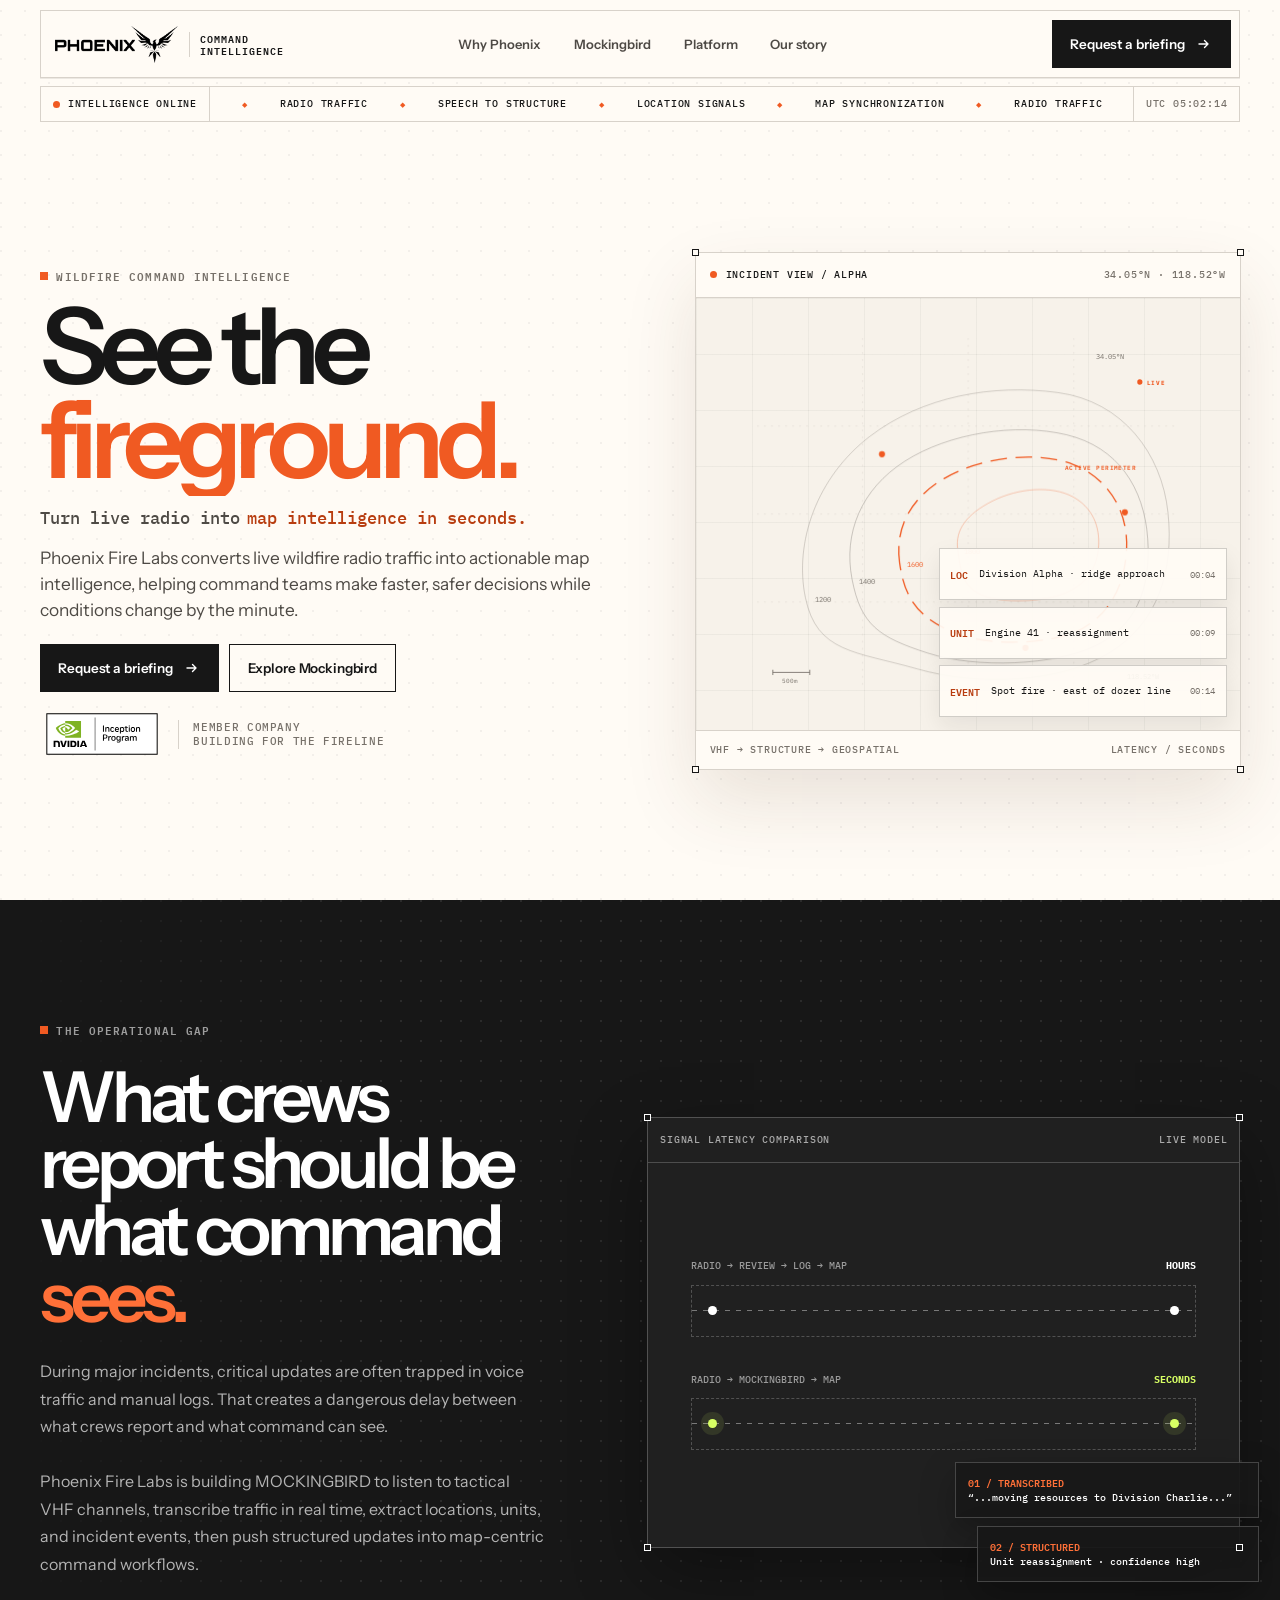
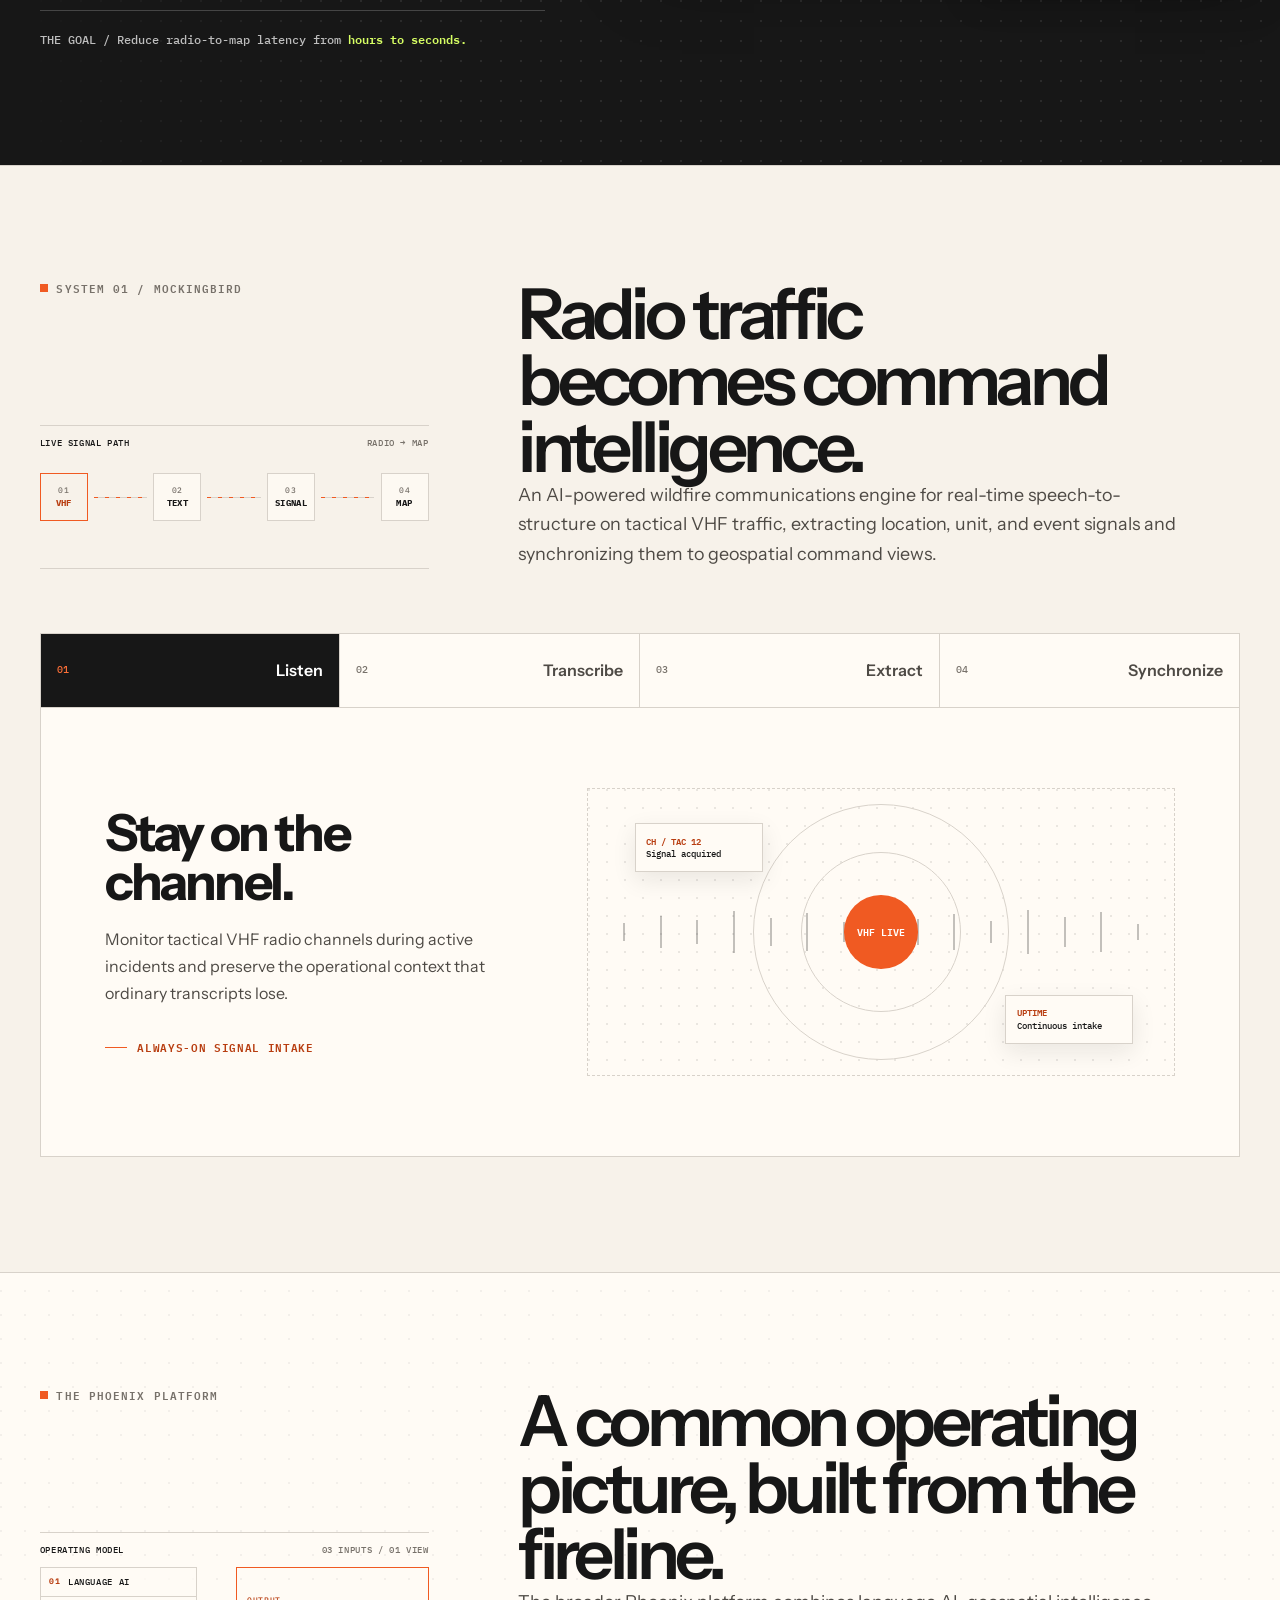
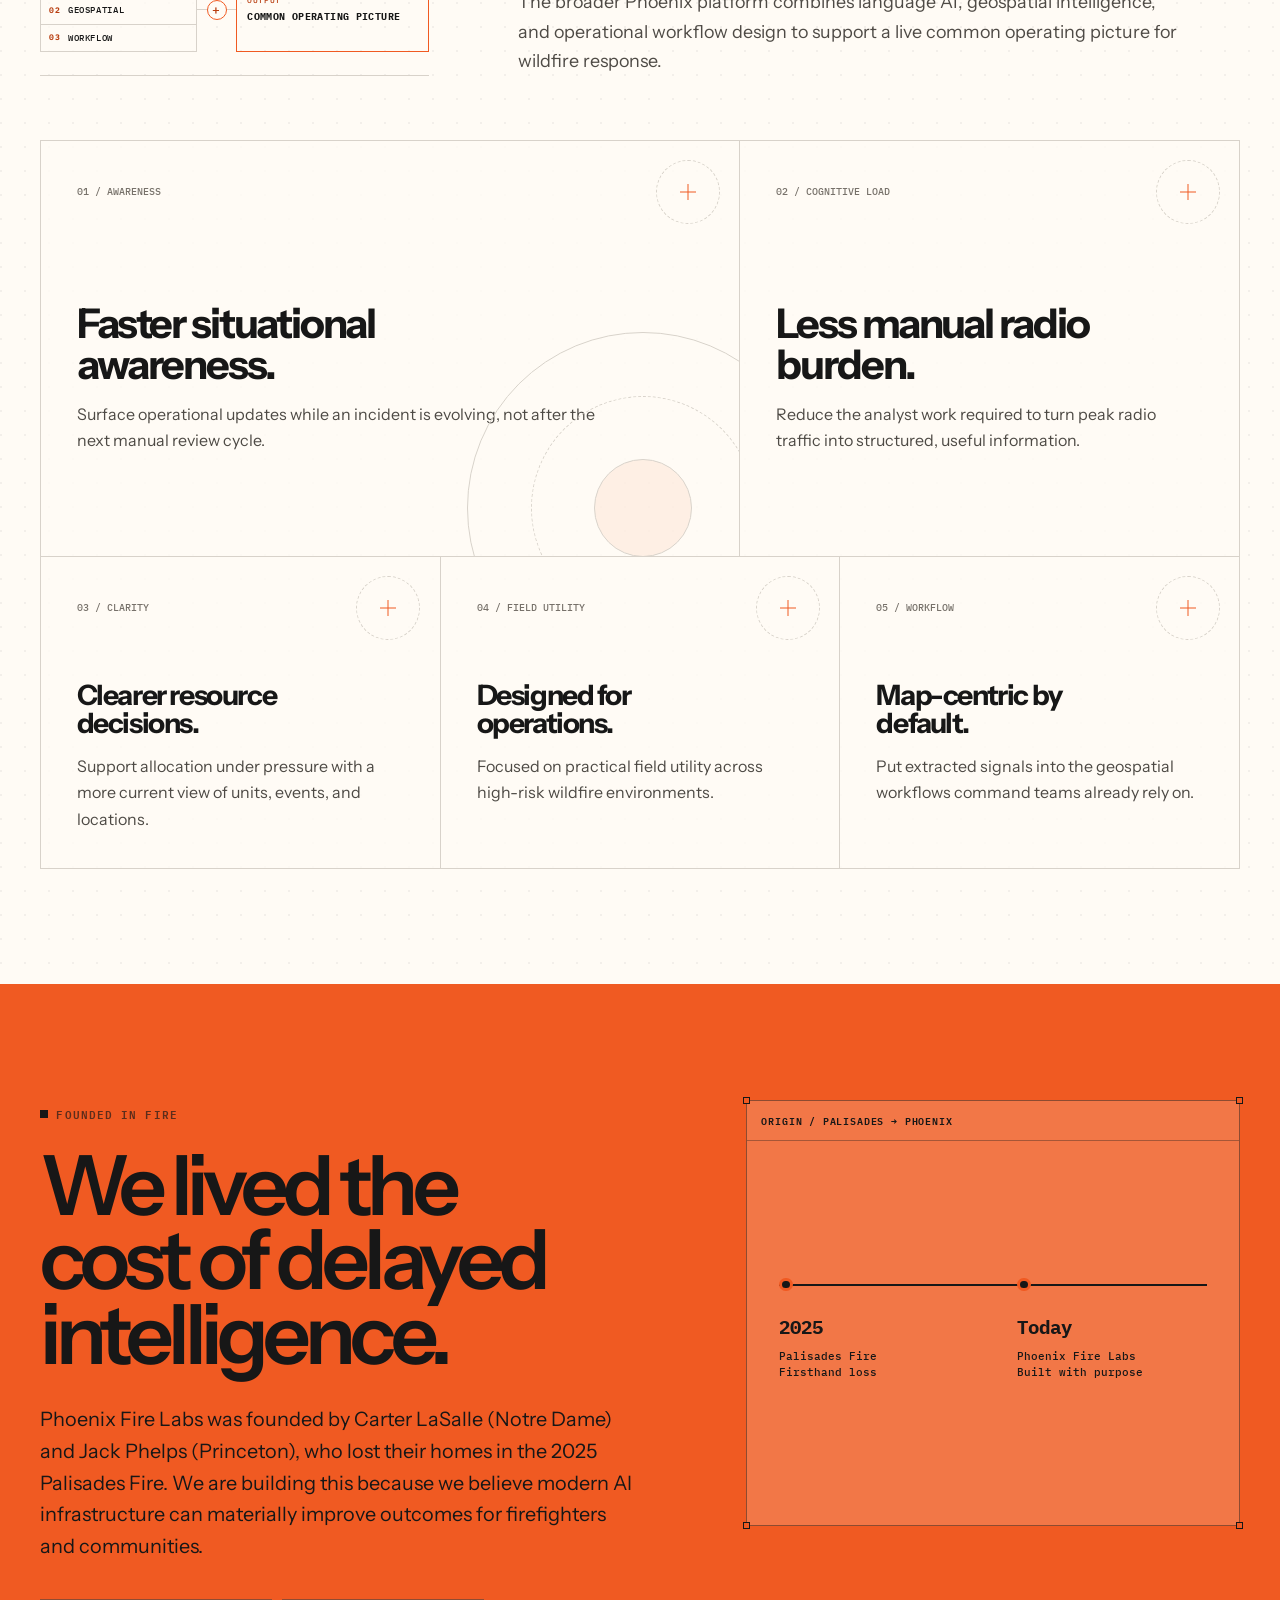
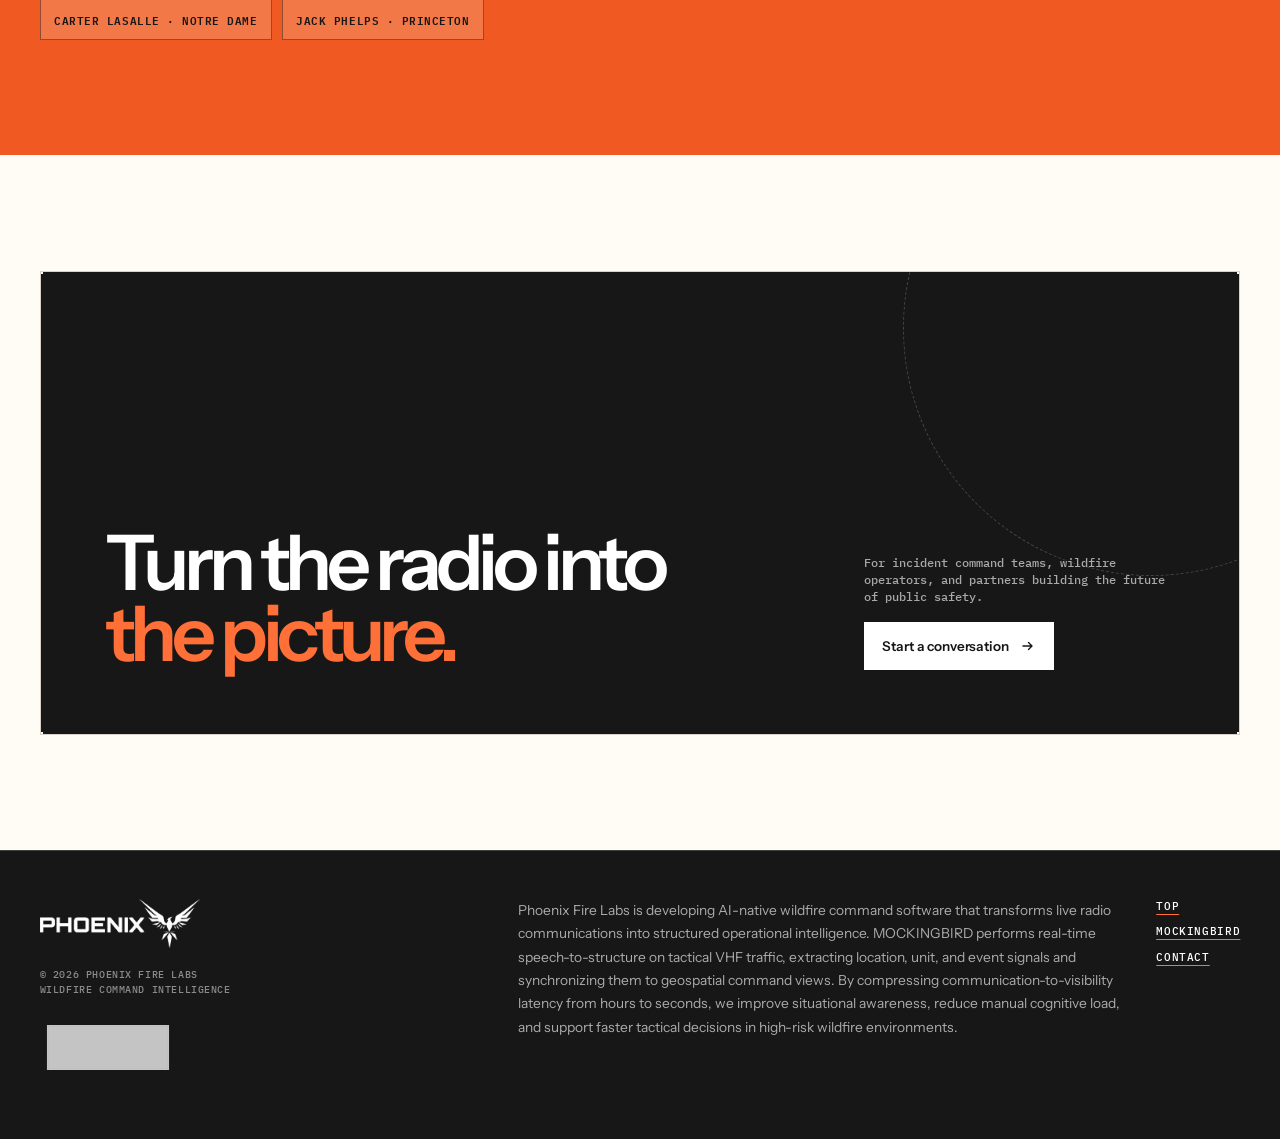
==== commit 8a46c603: "fix: complete landing viewport compositions" ====
--- a/index.html
+++ b/index.html
@@ -530,9 +530,64 @@
 
     /* Section framing */
     .section { padding-block: var(--section-space); }
-    .section-header { display: grid; grid-template-columns: 0.7fr 1.3fr; gap: clamp(2rem, 7vw, 8rem); align-items: start; margin-bottom: clamp(2.5rem, 5vw, 4.5rem); }
+    .section-header { display: grid; grid-template-columns: 0.7fr 1.3fr; gap: clamp(2rem, 7vw, 8rem); align-items: stretch; margin-bottom: clamp(2.5rem, 5vw, 4.5rem); }
     .section-title { max-width: 13ch; font-size: clamp(2.65rem, 5.5vw, 5.7rem); font-weight: 600; line-height: 0.94; letter-spacing: -0.065em; }
     .section-intro { max-width: 42rem; color: var(--ink-soft); font-size: clamp(1rem, 1.4vw, 1.15rem); line-height: 1.65; }
+    .section-kicker { min-width: 0; display: flex; flex-direction: column; justify-content: space-between; gap: 2rem; }
+    .section-schematic {
+      min-height: 9rem;
+      padding-block: 0.8rem;
+      position: relative;
+      overflow: hidden;
+      border-top: 1px solid var(--line);
+      border-bottom: 1px solid var(--line);
+      color: var(--ink-faint);
+      font: 500 0.56rem/1.2 var(--font-mono);
+      letter-spacing: 0.07em;
+      text-transform: uppercase;
+    }
+    .schematic-meta { display: flex; align-items: center; justify-content: space-between; gap: 1rem; }
+    .schematic-meta span:first-child { color: var(--ink); }
+    .signal-route {
+      min-height: 6rem;
+      display: grid;
+      grid-template-columns: auto 1fr auto 1fr auto 1fr auto;
+      align-items: center;
+      gap: 0.38rem;
+    }
+    .route-node {
+      width: 3rem;
+      height: 3rem;
+      display: grid;
+      place-content: center;
+      gap: 0.16rem;
+      border: 1px solid var(--line);
+      background: rgba(255, 251, 245, 0.76);
+      text-align: center;
+    }
+    .route-node span { color: var(--ink-faint); font-size: 0.48rem; }
+    .route-node strong { color: var(--ink); font-size: 0.58rem; letter-spacing: 0.04em; }
+    .route-node.is-live { border-color: var(--ember); background: var(--ember-faint); }
+    .route-node.is-live strong { color: var(--ember-dark); }
+    .route-link { height: 1px; position: relative; overflow: hidden; background: var(--line); }
+    .route-link::after {
+      position: absolute;
+      inset: 0 -11px 0 0;
+      background: repeating-linear-gradient(90deg, var(--ember) 0 4px, transparent 4px 11px);
+      content: '';
+      animation: dashTrack 2s linear infinite;
+    }
+    .platform-flow { min-height: 6rem; display: grid; grid-template-columns: minmax(0, 0.9fr) 2.4rem minmax(0, 1.1fr); align-items: stretch; padding-top: 0.7rem; }
+    .platform-inputs { display: grid; grid-template-rows: repeat(3, 1fr); border: 1px solid var(--line); background: rgba(255, 251, 245, 0.76); }
+    .platform-input { display: flex; align-items: center; gap: 0.45rem; padding-inline: 0.55rem; color: var(--ink); }
+    .platform-input + .platform-input { border-top: 1px solid var(--line); }
+    .platform-input b { color: var(--ember-dark); font-size: 0.5rem; }
+    .platform-merge { position: relative; display: grid; place-items: center; color: var(--ember-dark); font-size: 0.8rem; }
+    .platform-merge::before { width: 100%; height: 1px; position: absolute; background: var(--line); content: ''; }
+    .platform-merge span { position: relative; z-index: 1; width: 1.25rem; height: 1.25rem; display: grid; place-items: center; border: 1px solid var(--ember); border-radius: 50%; background: var(--paper); }
+    .platform-output { display: grid; align-content: center; gap: 0.35rem; padding: 0.65rem; border: 1px solid var(--ember); background: var(--ember-faint); }
+    .platform-output span { color: var(--ember-dark); font-size: 0.48rem; }
+    .platform-output strong { color: var(--ink); font-size: 0.6rem; line-height: 1.35; letter-spacing: 0.04em; }
 
     .reveal {
       opacity: 0;
@@ -728,6 +783,7 @@
     @keyframes scanAcross { 0% { transform: translateX(0); opacity: 0; } 15%, 85% { opacity: 1; } 100% { transform: translateX(20rem); opacity: 0; } }
     @keyframes rotateSignal { to { transform: rotate(360deg); } }
 
+
     /* Responsive */
     @media (max-width: 68rem) {
       .site-header { grid-template-columns: 1fr auto; }
@@ -737,6 +793,22 @@
       .hero-title { font-size: clamp(3.7rem, 7.8vw, 6.2rem); }
       .map-stage { min-height: 27rem; }
       .section-header { grid-template-columns: 1fr 1.4fr; }
+    }
+    @media (min-width: 56.01rem) and (max-height: 56.25rem) {
+      .hero {
+        min-height: calc(100svh - 7.625rem);
+        padding-top: clamp(1.5rem, 4svh, 2.5rem);
+        padding-bottom: clamp(1.5rem, 4svh, 2.5rem);
+      }
+      .hero-eyebrow { margin-bottom: clamp(0.9rem, 2svh, 1.35rem); }
+      .hero-title { font-size: clamp(4rem, 12svh, 6.65rem); }
+      .rotator-wrap { min-height: 1.6rem; margin-top: clamp(0.85rem, 2svh, 1.25rem); }
+      .hero-sub { margin-top: clamp(0.7rem, 1.5svh, 1rem); line-height: 1.5; }
+      .hero-actions { margin-top: clamp(1rem, 2.4svh, 1.5rem); }
+      .hero-proof { margin-top: clamp(0.75rem, 1.7svh, 1.1rem); }
+      .map-stage { min-height: clamp(18rem, 52svh, 27rem); }
+      .hero-map { width: auto; max-width: 94%; height: min(42svh, 22rem); }
+      .incident-card { min-height: 3.25rem; padding: 0.55rem 0.65rem; }
     }
 
     @media (max-width: 56rem) {
@@ -780,6 +852,8 @@
       .incident-card:nth-child(3) { display: none; }
       .console-meta { display: none; }
       .section-header { grid-template-columns: 1fr; gap: 1.2rem; }
+      .section-kicker { display: block; }
+      .section-schematic { display: none; }
       .section-title { font-size: clamp(2.8rem, 14vw, 4.7rem); }
       .problem-title, .story-title { font-size: clamp(3rem, 14vw, 5rem); }
       .problem-grid { gap: 3.5rem; }
@@ -973,7 +1047,18 @@
     <section class="mockingbird section" id="mockingbird" data-nav-section data-tab-system data-motion-region>
       <div class="shell">
         <header class="section-header">
-          <div class="mono-label reveal">System 01 / Mockingbird</div>
+          <div class="section-kicker">
+            <div class="mono-label reveal">System 01 / Mockingbird</div>
+            <div class="section-schematic reveal" style="--delay:1" aria-hidden="true">
+              <div class="schematic-meta"><span>Live signal path</span><span>Radio → map</span></div>
+              <div class="signal-route">
+                <div class="route-node is-live"><span>01</span><strong>VHF</strong></div><i class="route-link"></i>
+                <div class="route-node"><span>02</span><strong>Text</strong></div><i class="route-link"></i>
+                <div class="route-node"><span>03</span><strong>Signal</strong></div><i class="route-link"></i>
+                <div class="route-node"><span>04</span><strong>Map</strong></div>
+              </div>
+            </div>
+          </div>
           <div>
             <h2 class="section-title reveal" style="--delay:1">Radio traffic becomes command intelligence.</h2>
             <p class="section-intro reveal" style="--delay:2">An AI-powered wildfire communications engine for real-time speech-to-structure on tactical VHF traffic, extracting location, unit, and event signals and synchronizing them to geospatial command views.</p>
@@ -1011,7 +1096,21 @@
     <section class="section" id="platform" data-nav-section data-motion-region>
       <div class="shell">
         <header class="section-header">
-          <div class="mono-label reveal">The Phoenix platform</div>
+          <div class="section-kicker">
+            <div class="mono-label reveal">The Phoenix platform</div>
+            <div class="section-schematic reveal" style="--delay:1" aria-hidden="true">
+              <div class="schematic-meta"><span>Operating model</span><span>03 inputs / 01 view</span></div>
+              <div class="platform-flow">
+                <div class="platform-inputs">
+                  <div class="platform-input"><b>01</b>Language AI</div>
+                  <div class="platform-input"><b>02</b>Geospatial</div>
+                  <div class="platform-input"><b>03</b>Workflow</div>
+                </div>
+                <div class="platform-merge"><span>+</span></div>
+                <div class="platform-output"><span>Output</span><strong>Common operating picture</strong></div>
+              </div>
+            </div>
+          </div>
           <div>
             <h2 class="section-title reveal" style="--delay:1">A common operating picture, built from the fireline.</h2>
             <p class="section-intro reveal" style="--delay:2">The broader Phoenix platform combines language AI, geospatial intelligence, and operational workflow design to support a live common operating picture for wildfire response.</p>
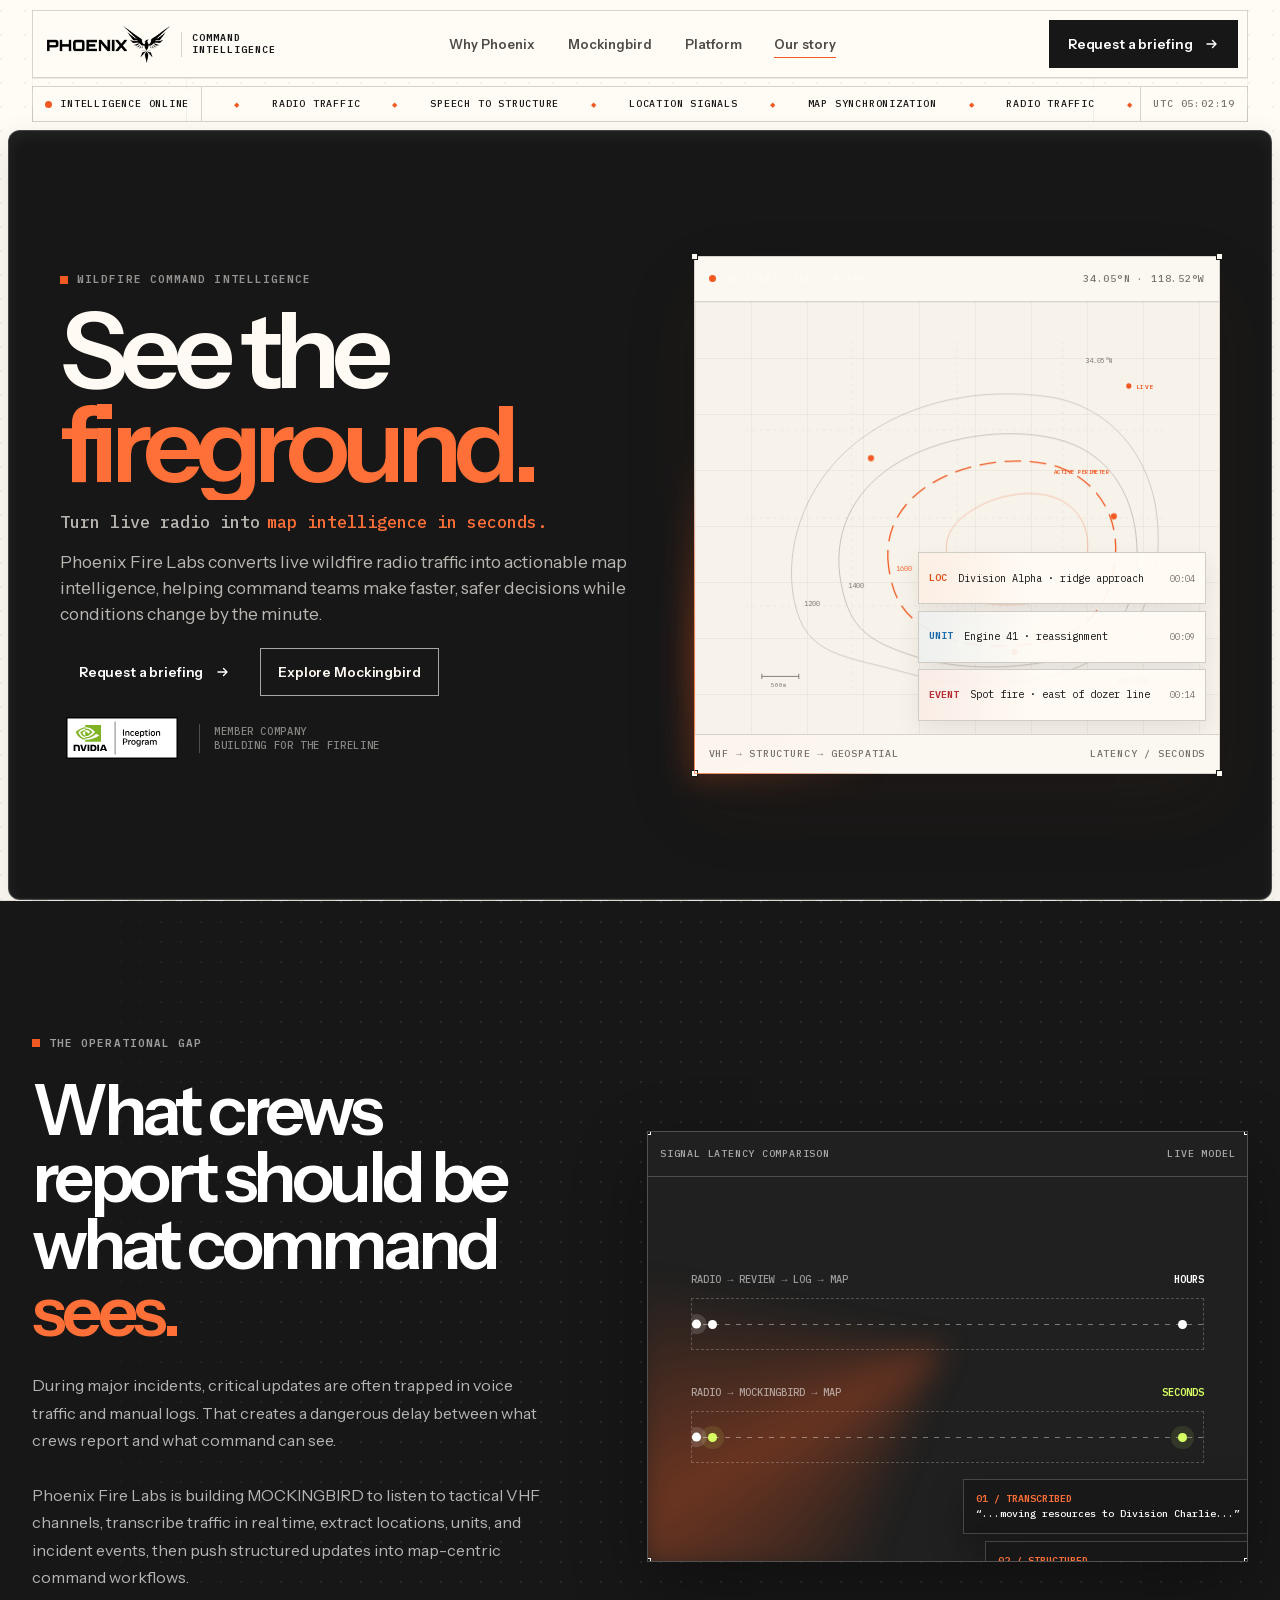
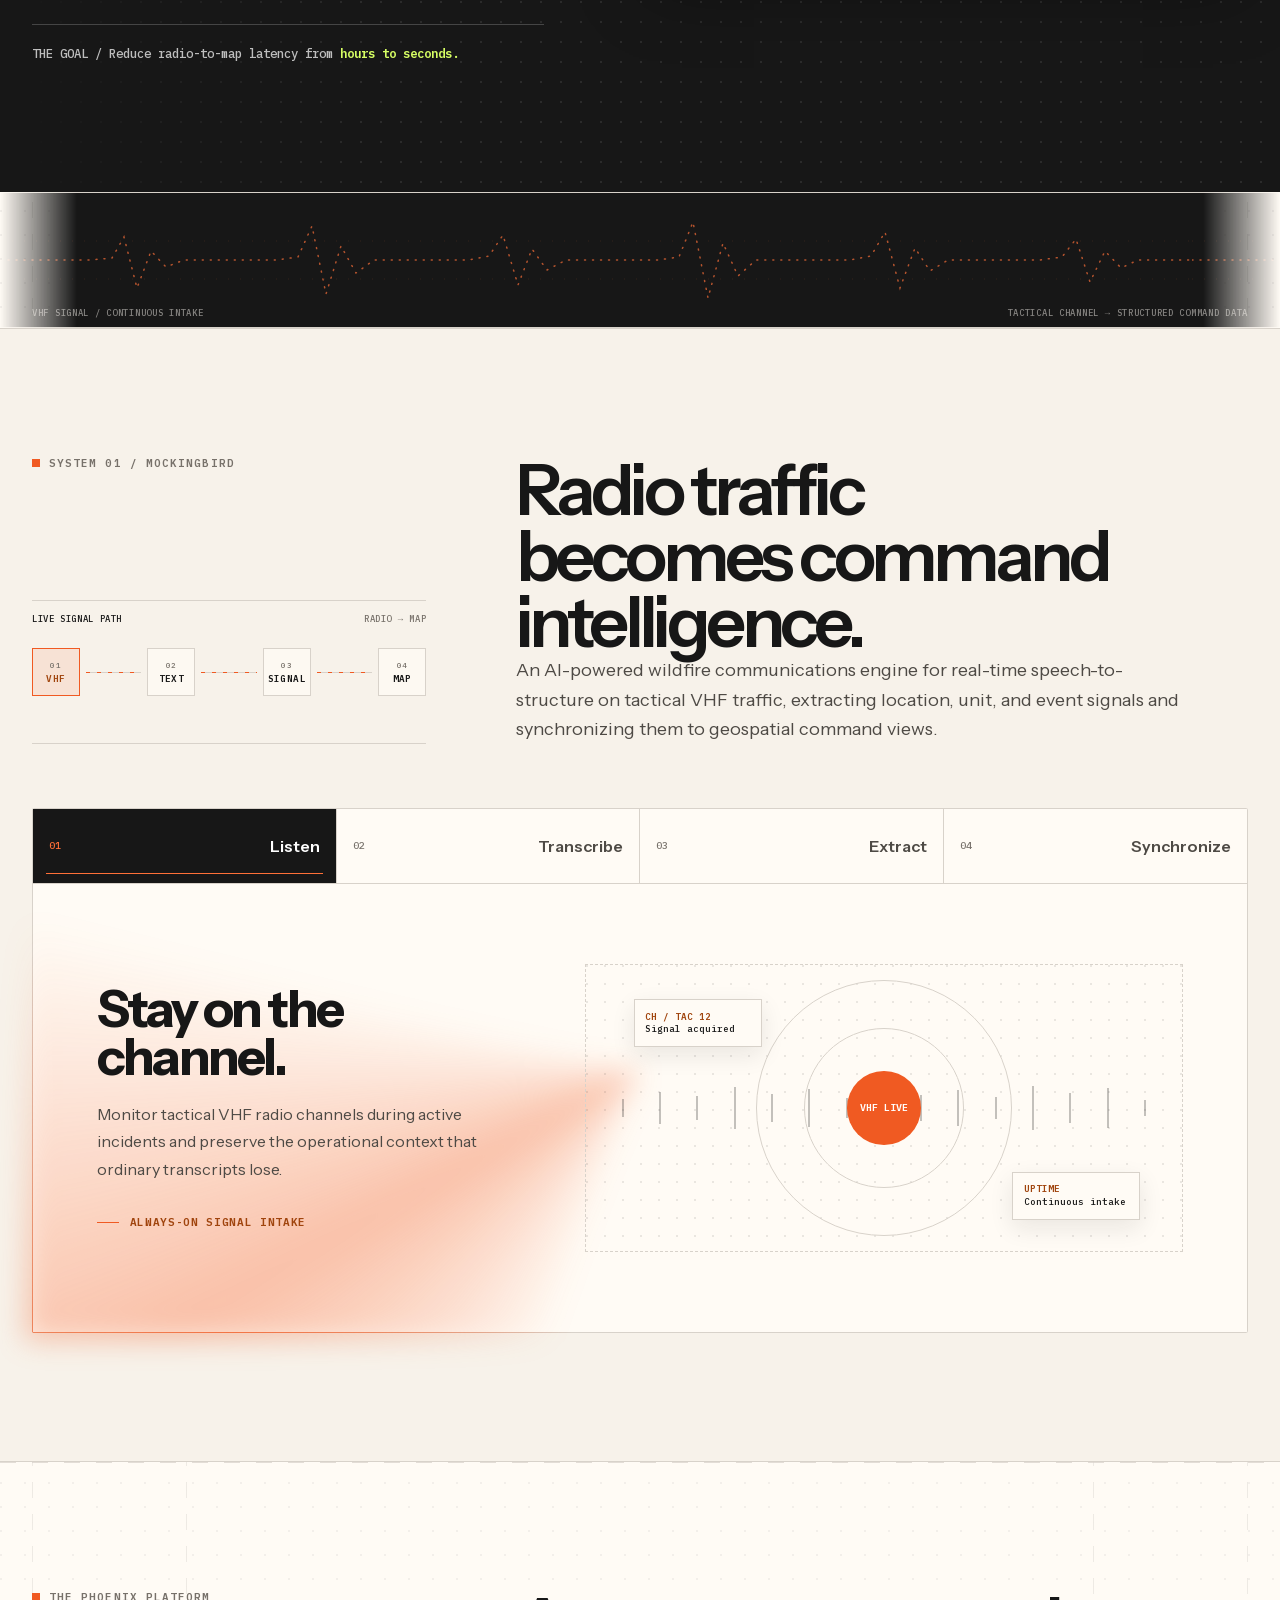
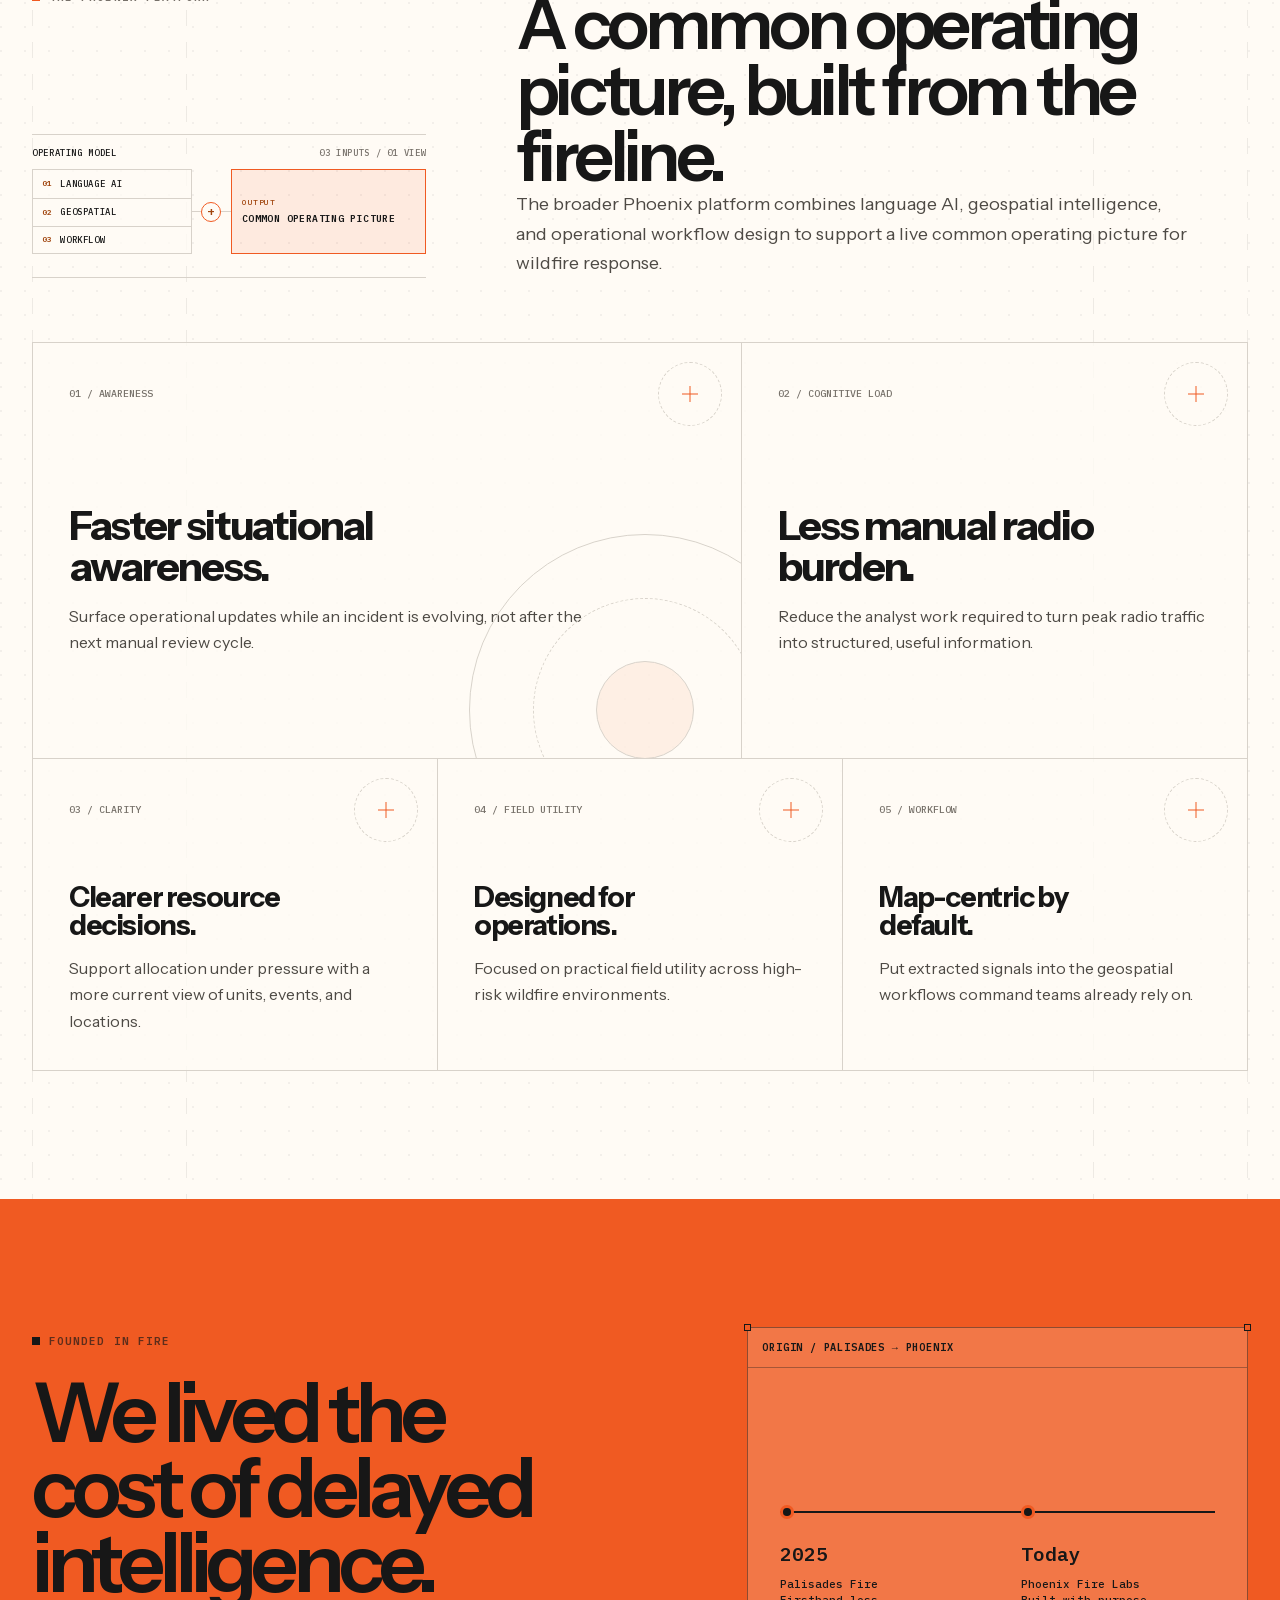
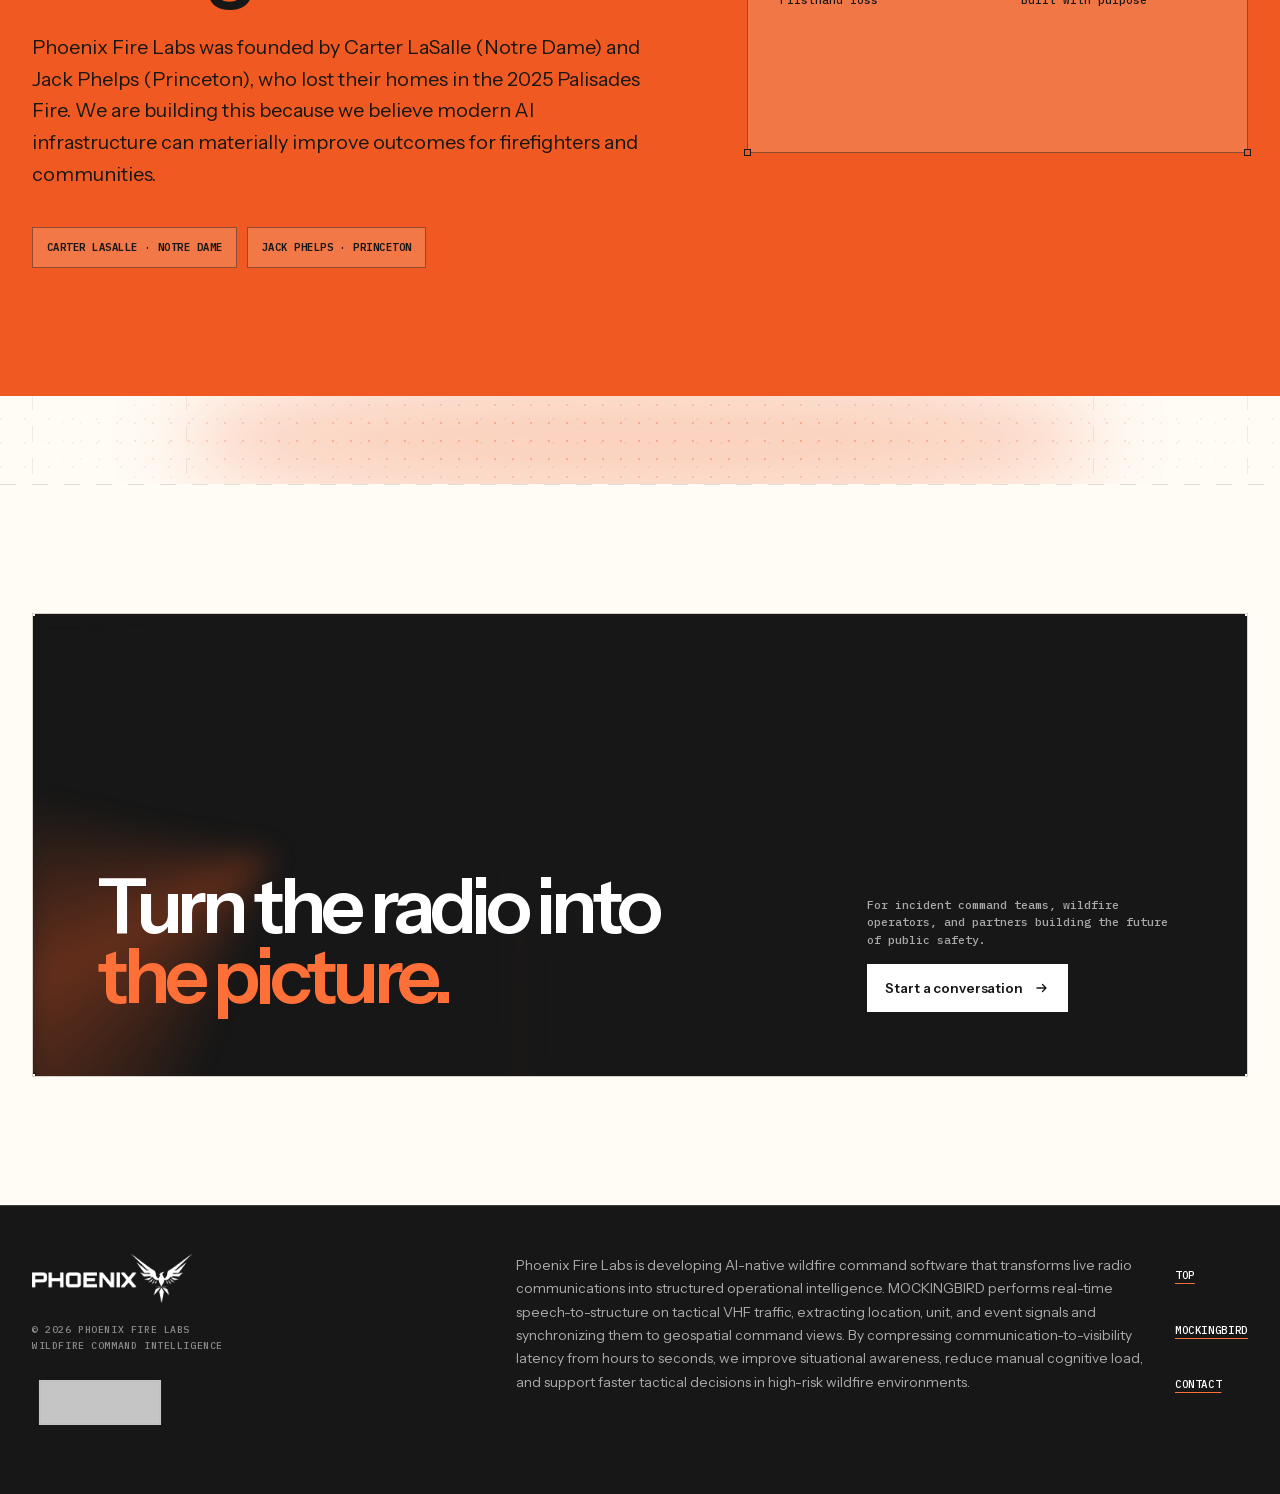
==== commit 794e1011: "feat: add full Phoenix motion system" ====
--- a/index.html
+++ b/index.html
@@ -7,7 +7,8 @@
 <html lang="en">
 <head>
   <meta charset="UTF-8">
-  <meta name="viewport" content="width=device-width, initial-scale=1.0">
+  <meta name="viewport" content="width=device-width, initial-scale=1.0, viewport-fit=cover">
+  <meta name="theme-color" content="#171717">
   <title>Phoenix Fire Labs — Real-Time Wildfire Intelligence</title>
   <meta name="description" content="Phoenix Fire Labs builds AI systems that convert live wildfire radio traffic into actionable map intelligence in seconds, helping command teams make faster, safer decisions.">
   <meta name="keywords" content="wildfire, intelligence, AI, command teams, mapping, fire maps, real-time fire tracking, Phoenix Fire Labs, firefighting technology">
@@ -27,30 +28,7 @@
   <link rel="icon" href="/favicon.ico" sizes="any">
   <link rel="icon" href="/apple-touch-icon.png" type="image/png" sizes="180x180">
   <link rel="apple-touch-icon" href="/apple-touch-icon.png">
-  <link rel="preconnect" href="https://fonts.googleapis.com">
-  <link rel="preconnect" href="https://fonts.gstatic.com" crossorigin>
-  <link href="https://fonts.googleapis.com/css2?family=IBM+Plex+Mono:wght@400;500;600&amp;family=Instrument+Sans:wght@400;500;600;700&amp;display=swap" rel="stylesheet">
   <style>
-    :root {
-      --paper: #fffbf5;
-      --paper-2: #f7f2ea;
-      --ink: #171717;
-      --ink-soft: #4e4a45;
-      --ink-faint: #77716a;
-      --ember: #f05a22;
-      --ember-bright: #ff7038;
-      --ember-dark: #b83d10;
-      --line: #d8d2ca;
-      --line-dark: rgba(255, 255, 255, 0.2);
-      --signal: #d7ff64;
-      --font-sans: 'Instrument Sans', 'Helvetica Neue', sans-serif;
-      --font-mono: 'IBM Plex Mono', monospace;
-      --ease-out: cubic-bezier(0.22, 1, 0.36, 1);
-      --ease-fast: cubic-bezier(0.25, 1, 0.5, 1);
-      --page-gutter: clamp(0.75rem, 3.1vw, 2.75rem);
-      --section-space: clamp(4.75rem, 9vw, 8rem);
-      --max-width: 90rem;
-    }
 
     *, *::before, *::after { box-sizing: border-box; }
     * { margin: 0; }
@@ -179,13 +157,13 @@
     }
 
     .button svg { width: 1rem; transition: transform 160ms var(--ease-fast); }
-    .button:hover { background: var(--ember); border-color: var(--ember); color: var(--ink); }
-    .button:hover svg { transform: translateX(3px); }
+    html[data-can-hover] .button:hover, .button:focus-visible { background: var(--ember); border-color: var(--ember); color: var(--ink); }
+    html[data-can-hover] .button:hover svg, .button:focus-visible svg { transform: translateX(3px); }
     .button:active { transform: translateY(1px) scale(0.98); }
     .button.secondary { background: transparent; color: var(--ink); }
-    .button.secondary:hover { background: var(--ink); color: #fff; }
+    html[data-can-hover] .button.secondary:hover, .button.secondary:focus-visible { background: var(--ink); color: #fff; }
     .button.light { border-color: #fff; background: #fff; color: var(--ink); }
-    .button.light:hover { border-color: var(--ember-bright); background: var(--ember-bright); color: var(--ink); }
+    html[data-can-hover] .button.light:hover, .button.light:focus-visible { border-color: var(--ember-bright); background: var(--ember-bright); color: var(--ink); }
 
     /* Floating navigation */
     .site-header {
@@ -259,7 +237,8 @@
       transition: transform 180ms var(--ease-fast);
     }
 
-    .desktop-nav a:hover::after,
+    html[data-can-hover] .desktop-nav a:hover::after,
+    .desktop-nav a:focus-visible::after,
     .desktop-nav a[aria-current="true"]::after { transform: scaleX(1); }
 
     .header-actions { display: flex; justify-content: flex-end; align-items: center; }
@@ -398,7 +377,6 @@
 
     .rotator-word {
       grid-area: 1 / 1;
-      will-change: transform, opacity, filter;
     }
 
     .rotator-word.is-exiting { animation: wordOut 180ms ease forwards; }
@@ -674,7 +652,7 @@
     .tab-button span { color: var(--ink-faint); font: 500 0.62rem/1 var(--font-mono); }
     .tab-button[aria-selected="true"] { background: var(--ink); color: #fff; }
     .tab-button[aria-selected="true"] span { color: var(--ember-bright); }
-    .tab-button:hover:not([aria-selected="true"]) { background: rgba(240, 90, 34, 0.08); }
+    html[data-can-hover] .tab-button:hover:not([aria-selected="true"]), .tab-button:focus-visible:not([aria-selected="true"]) { background: rgba(240, 90, 34, 0.08); }
 
     .tab-panels { min-height: 28rem; position: relative; overflow: hidden; }
     .tab-panel { min-height: 28rem; display: none; grid-template-columns: minmax(0, 0.8fr) minmax(22rem, 1.2fr); gap: clamp(2rem, 7vw, 7rem); align-items: center; padding: clamp(2rem, 5vw, 4.5rem); }
@@ -701,7 +679,7 @@
     /* Platform grid */
     .platform-grid { display: grid; grid-template-columns: repeat(12, 1fr); border-top: 1px solid var(--line); border-left: 1px solid var(--line); }
     .platform-card { min-height: 18rem; position: relative; padding: clamp(1.35rem, 3vw, 2.25rem); border-right: 1px solid var(--line); border-bottom: 1px solid var(--line); background: rgba(255,251,245,.78); overflow: hidden; transition: background-color 180ms ease, transform 220ms var(--ease-fast); }
-    .platform-card:hover { background: #fff; }
+    html[data-can-hover] .platform-card:hover, .platform-card:focus-visible { background: #fff; }
     .platform-card.large { grid-column: span 7; min-height: 26rem; }
     .platform-card.medium { grid-column: span 5; min-height: 26rem; }
     .platform-card.third { grid-column: span 4; }
@@ -713,7 +691,7 @@
     .card-signal::before, .card-signal::after { position: absolute; top: 50%; left: 50%; background: var(--ember); content: ''; transform: translate(-50%, -50%); }
     .card-signal::before { width: 1rem; height: 1px; }
     .card-signal::after { width: 1px; height: 1rem; }
-    .platform-card:hover .card-signal { animation: rotateSignal 3s linear infinite; }
+    html[data-can-hover] .platform-card:hover .card-signal, .platform-card:focus-visible .card-signal { animation: rotateSignal 3s linear infinite; }
     .platform-orbit { position: absolute; right: -5rem; bottom: -8rem; width: 22rem; height: 22rem; border: 1px solid var(--line); border-radius: 50%; }
     .platform-orbit::before, .platform-orbit::after { position: absolute; inset: 18%; border: 1px dashed var(--line); border-radius: 50%; content: ''; animation: rotateSignal 20s linear infinite; }
     .platform-orbit::after { inset: 36%; border-style: solid; background: rgba(240,90,34,.08); animation-direction: reverse; animation-duration: 14s; }
@@ -796,7 +774,7 @@
     }
     @media (min-width: 56.01rem) and (max-height: 56.25rem) {
       .hero {
-        min-height: calc(100svh - 7.625rem);
+        min-height: calc(100svh - 8.125rem);
         padding-top: clamp(1.5rem, 4svh, 2.5rem);
         padding-bottom: clamp(1.5rem, 4svh, 2.5rem);
       }
@@ -897,8 +875,12 @@
       .timeline-line::after { transform: scaleX(1); }
     }
   </style>
+  <link rel="preload" href="/assets/fonts/instrument-sans-variable.woff2" as="font" type="font/woff2" crossorigin>
+  <link rel="preload" href="/assets/fonts/ibm-plex-mono-400.woff2" as="font" type="font/woff2" crossorigin>
+  <link rel="stylesheet" href="/phoenix.css">
 </head>
 <body>
+  <div class="fireline-rails" aria-hidden="true"><span></span><span></span><span></span><span></span></div>
   <a class="skip-link" href="#main">Skip to content</a>
 
   <header class="site-header" data-site-header>
@@ -943,12 +925,13 @@
   </div>
 
   <main id="main">
-    <section class="hero shell" aria-labelledby="hero-title">
+    <section class="hero shell command-deck" aria-labelledby="hero-title" data-nav-tone="dark" data-motion-region>
+      <div class="hero-ember-field ember-band" aria-hidden="true"></div>
       <div class="hero-copy">
         <div class="hero-eyebrow mono-label">Wildfire command intelligence</div>
-        <h1 class="hero-title" id="hero-title">
-          <span class="hero-title-line"><span>See the</span></span>
-          <span class="hero-title-line"><span>fireground.</span></span>
+        <h1 class="hero-title" id="hero-title" aria-label="See the fireground.">
+          <span class="hero-title-line" aria-hidden="true"><span>See the</span></span>
+          <span class="hero-title-line" aria-hidden="true"><span>fireground.</span></span>
         </h1>
         <p class="rotator-wrap">
           Turn live radio into
@@ -970,7 +953,7 @@
         </div>
       </div>
 
-      <div class="map-console registration-box" data-motion-region>
+      <div class="map-console registration-box beam-surface" data-motion-region data-beam-active="true">
         <span class="corner tl"></span><span class="corner tr"></span><span class="corner bl"></span><span class="corner br"></span>
         <div class="console-toolbar">
           <span class="console-title">Incident view / Alpha</span>
@@ -1005,16 +988,17 @@
             <g class="map-scale" transform="translate(18 380)" font-family="IBM Plex Mono, monospace"><line x1="0" x2="42" stroke="var(--ink-faint)"/><line y1="-3" y2="3" stroke="var(--ink-faint)"/><line x1="42" x2="42" y1="-3" y2="3" stroke="var(--ink-faint)"/><text x="10" y="12" fill="var(--ink-faint)" font-size="7">500m</text></g>
           </svg>
           <div class="incident-feed" aria-label="Example structured radio signals">
-            <div class="incident-card"><span class="feed-code">LOC</span><span class="feed-message">Division Alpha · ridge approach</span><span class="feed-time">00:04</span></div>
-            <div class="incident-card"><span class="feed-code">UNIT</span><span class="feed-message">Engine 41 · reassignment</span><span class="feed-time">00:09</span></div>
-            <div class="incident-card"><span class="feed-code">EVENT</span><span class="feed-message">Spot fire · east of dozer line</span><span class="feed-time">00:14</span></div>
+            <div class="incident-card signal-location"><span class="feed-code">LOC</span><span class="feed-message">Division Alpha · ridge approach</span><span class="feed-time">00:04</span></div>
+            <div class="incident-card signal-unit"><span class="feed-code">UNIT</span><span class="feed-message">Engine 41 · reassignment</span><span class="feed-time">00:09</span></div>
+            <div class="incident-card signal-event"><span class="feed-code">EVENT</span><span class="feed-message">Spot fire · east of dozer line</span><span class="feed-time">00:14</span></div>
           </div>
         </div>
         <div class="console-footer"><span>VHF → structure → geospatial</span><span>Latency / seconds</span></div>
       </div>
     </section>
-
-    <section class="problem section" id="problem" data-nav-section data-motion-region>
+    <div class="bleed-rule" aria-hidden="true"></div>
+
+    <section class="problem section" id="problem" data-nav-section data-nav-tone="dark" data-surface="ink" data-motion-region>
       <div class="shell problem-grid">
         <div>
           <div class="mono-label reveal">The operational gap</div>
@@ -1023,7 +1007,7 @@
           <p class="problem-copy reveal" style="--delay:3">Phoenix Fire Labs is building MOCKINGBIRD to listen to tactical VHF channels, transcribe traffic in real time, extract locations, units, and incident events, then push structured updates into map-centric command workflows.</p>
           <p class="problem-goal reveal" style="--delay:4">THE GOAL / Reduce radio-to-map latency from <strong>hours to seconds.</strong></p>
         </div>
-        <div class="latency-console registration-box reveal" style="--delay:2">
+        <div class="latency-console registration-box reveal beam-surface" style="--delay:2" data-beam-active="true">
           <span class="corner tl"></span><span class="corner tr"></span><span class="corner bl"></span><span class="corner br"></span>
           <div class="latency-head"><span>Signal latency comparison</span><span>Live model</span></div>
           <div class="latency-chart">
@@ -1043,8 +1027,21 @@
         </div>
       </div>
     </section>
-
-    <section class="mockingbird section" id="mockingbird" data-nav-section data-tab-system data-motion-region>
+    <div class="waveform-band" aria-hidden="true" data-motion-region>
+      <div class="waveform-track">
+        <svg viewBox="0 0 1192 96" fill="none" xmlns="http://www.w3.org/2000/svg">
+          <path d="M0 48H90L112 46L124 25L137 76L151 39L166 55L184 48H276L298 45L312 14L326 82L341 34L356 61L374 48H468L489 44L503 23L518 73L532 37L547 58L566 48H658L679 45L693 10L708 86L723 31L738 64L756 48H850L871 44L885 20L900 76L915 36L930 59L948 48H1040L1062 45L1076 27L1090 70L1105 39L1121 56L1138 48H1192" stroke="currentColor" stroke-width="1.5" stroke-linecap="round" stroke-dasharray="1 7"/>
+          <path d="M0 67H1192M0 29H1192" stroke="currentColor" stroke-opacity=".18" stroke-dasharray="1 11"/>
+        </svg>
+        <svg viewBox="0 0 1192 96" fill="none" xmlns="http://www.w3.org/2000/svg">
+          <path d="M0 48H90L112 46L124 25L137 76L151 39L166 55L184 48H276L298 45L312 14L326 82L341 34L356 61L374 48H468L489 44L503 23L518 73L532 37L547 58L566 48H658L679 45L693 10L708 86L723 31L738 64L756 48H850L871 44L885 20L900 76L915 36L930 59L948 48H1040L1062 45L1076 27L1090 70L1105 39L1121 56L1138 48H1192" stroke="currentColor" stroke-width="1.5" stroke-linecap="round" stroke-dasharray="1 7"/>
+          <path d="M0 67H1192M0 29H1192" stroke="currentColor" stroke-opacity=".18" stroke-dasharray="1 11"/>
+        </svg>
+      </div>
+      <div class="waveform-label"><span>VHF signal / continuous intake</span><span>Tactical channel → structured command data</span></div>
+    </div>
+
+    <section class="mockingbird section" id="mockingbird" data-nav-section data-nav-tone="light" data-surface="paper" data-tab-system data-motion-region>
       <div class="shell">
         <header class="section-header">
           <div class="section-kicker">
@@ -1064,7 +1061,7 @@
             <p class="section-intro reveal" style="--delay:2">An AI-powered wildfire communications engine for real-time speech-to-structure on tactical VHF traffic, extracting location, unit, and event signals and synchronizing them to geospatial command views.</p>
           </div>
         </header>
-        <div class="product-tabs reveal" style="--delay:2">
+        <div class="product-tabs reveal beam-surface" style="--delay:2" data-beam-active="true">
           <div class="tab-list" role="tablist" aria-label="Mockingbird processing stages">
             <button class="tab-button" type="button" role="tab" id="tab-listen" aria-controls="panel-listen" aria-selected="true" tabindex="0" data-tab="0"><span>01</span>Listen</button>
             <button class="tab-button" type="button" role="tab" id="tab-transcribe" aria-controls="panel-transcribe" aria-selected="false" tabindex="-1" data-tab="1"><span>02</span>Transcribe</button>
@@ -1092,8 +1089,9 @@
         </div>
       </div>
     </section>
-
-    <section class="section" id="platform" data-nav-section data-motion-region>
+    <div class="bleed-rule" aria-hidden="true"></div>
+
+    <section class="section" id="platform" data-nav-section data-nav-tone="light" data-surface="paper" data-motion-region>
       <div class="shell">
         <header class="section-header">
           <div class="section-kicker">
@@ -1117,16 +1115,16 @@
           </div>
         </header>
         <div class="platform-grid">
-          <article class="platform-card large reveal"><span class="card-index">01 / AWARENESS</span><span class="card-signal"></span><div class="platform-orbit" aria-hidden="true"></div><h3>Faster situational awareness.</h3><p>Surface operational updates while an incident is evolving, not after the next manual review cycle.</p></article>
-          <article class="platform-card medium reveal" style="--delay:1"><span class="card-index">02 / COGNITIVE LOAD</span><span class="card-signal"></span><h3>Less manual radio burden.</h3><p>Reduce the analyst work required to turn peak radio traffic into structured, useful information.</p></article>
-          <article class="platform-card third reveal"><span class="card-index">03 / CLARITY</span><span class="card-signal"></span><h3>Clearer resource decisions.</h3><p>Support allocation under pressure with a more current view of units, events, and locations.</p></article>
-          <article class="platform-card third reveal" style="--delay:1"><span class="card-index">04 / FIELD UTILITY</span><span class="card-signal"></span><h3>Designed for operations.</h3><p>Focused on practical field utility across high-risk wildfire environments.</p></article>
-          <article class="platform-card third reveal" style="--delay:2"><span class="card-index">05 / WORKFLOW</span><span class="card-signal"></span><h3>Map-centric by default.</h3><p>Put extracted signals into the geospatial workflows command teams already rely on.</p></article>
+          <article class="platform-card large reveal" tabindex="0"><span class="card-index">01 / AWARENESS</span><span class="card-signal"></span><div class="platform-orbit" aria-hidden="true"></div><h3>Faster situational awareness.</h3><p>Surface operational updates while an incident is evolving, not after the next manual review cycle.</p></article>
+          <article class="platform-card medium reveal" tabindex="0" style="--delay:1"><span class="card-index">02 / COGNITIVE LOAD</span><span class="card-signal"></span><h3>Less manual radio burden.</h3><p>Reduce the analyst work required to turn peak radio traffic into structured, useful information.</p></article>
+          <article class="platform-card third reveal" tabindex="0"><span class="card-index">03 / CLARITY</span><span class="card-signal"></span><h3>Clearer resource decisions.</h3><p>Support allocation under pressure with a more current view of units, events, and locations.</p></article>
+          <article class="platform-card third reveal" tabindex="0" style="--delay:1"><span class="card-index">04 / FIELD UTILITY</span><span class="card-signal"></span><h3>Designed for operations.</h3><p>Focused on practical field utility across high-risk wildfire environments.</p></article>
+          <article class="platform-card third reveal" tabindex="0" style="--delay:2"><span class="card-index">05 / WORKFLOW</span><span class="card-signal"></span><h3>Map-centric by default.</h3><p>Put extracted signals into the geospatial workflows command teams already rely on.</p></article>
         </div>
       </div>
     </section>
 
-    <section class="story section" id="story" data-nav-section data-motion-region>
+    <section class="story section" id="story" data-nav-section data-nav-tone="ember" data-surface="ember" data-motion-region>
       <div class="shell story-grid">
         <div>
           <div class="mono-label reveal">Founded in fire</div>
@@ -1140,17 +1138,19 @@
           <div class="timeline-body">
             <div class="timeline-line"></div>
             <div class="timeline-events">
-              <div class="timeline-event"><strong>2025</strong>Palisades Fire<br>Firsthand loss</div>
-              <div class="timeline-event"><strong>Today</strong>Phoenix Fire Labs<br>Built with purpose</div>
+              <div class="timeline-event" style="--event-index:0"><strong>2025</strong>Palisades Fire<br>Firsthand loss</div>
+              <div class="timeline-event" style="--event-index:1"><strong>Today</strong>Phoenix Fire Labs<br>Built with purpose</div>
             </div>
           </div>
         </div>
       </div>
     </section>
-
-    <section class="final-cta section">
+    <div class="ember-band" aria-hidden="true" data-motion-region></div>
+    <div class="bleed-rule" aria-hidden="true"></div>
+
+    <section class="final-cta section" data-nav-tone="light" data-surface="paper" data-motion-region>
       <div class="shell">
-        <div class="cta-box registration-box reveal">
+        <div class="cta-box registration-box reveal beam-surface" data-nav-tone="dark" data-beam-active="true">
           <span class="corner tl"></span><span class="corner tr"></span><span class="corner bl"></span><span class="corner br"></span>
           <h2 class="cta-title">Turn the radio into <span>the picture.</span></h2>
           <div class="cta-action">
@@ -1179,11 +1179,13 @@
     </div>
   </footer>
 
+  <script src="/phoenix.js"></script>
   <script>
     (function () {
       'use strict';
 
       var reducedMotion = window.matchMedia('(prefers-reduced-motion: reduce)').matches;
+      var runtime = window.PhoenixRuntime;
       var header = document.querySelector('[data-site-header]');
       var menuToggle = document.querySelector('[data-menu-toggle]');
       var mobileMenu = document.querySelector('[data-mobile-menu]');
@@ -1244,23 +1246,35 @@
         }
       });
 
+      var navToneSurfaces = Array.prototype.slice.call(document.querySelectorAll('[data-nav-tone]'));
+      var hero = document.querySelector('.hero');
+
+      function updateHeaderState() {
+        var scrolled = window.scrollY > 24;
+        var deepScrolled = window.scrollY > hero.offsetTop + (hero.offsetHeight * 0.68);
+        var headerRect = header.getBoundingClientRect();
+        var bandTop = headerRect.top + 8;
+        var bandBottom = headerRect.bottom - 8;
+        var onDark = navToneSurfaces.some(function (surface) {
+          if (surface.getAttribute('data-nav-tone') !== 'dark') return false;
+          var rect = surface.getBoundingClientRect();
+          if (!rect.width || !rect.height || rect.width < window.innerWidth * 0.55) return false;
+          return rect.top < bandBottom && rect.bottom > bandTop;
+        });
+
+        header.classList.toggle('is-scrolled', scrolled);
+        document.documentElement.toggleAttribute('data-nav-scrolled', scrolled);
+        document.documentElement.toggleAttribute('data-nav-deep-scrolled', deepScrolled);
+        document.documentElement.toggleAttribute('data-nav-on-dark', onDark);
+      }
+
+      var syncHeader = runtime ? runtime.rafThrottle(updateHeaderState) : updateHeaderState;
+      updateHeaderState();
+      window.addEventListener('scroll', syncHeader, { passive: true });
       window.addEventListener('resize', function () {
         if (window.innerWidth > 1088 && menuToggle.getAttribute('aria-expanded') === 'true') setMenu(false);
+        syncHeader();
       });
-
-      function updateHeader() {
-        header.classList.toggle('is-scrolled', window.scrollY > 24);
-      }
-      updateHeader();
-      window.addEventListener('scroll', updateHeader, { passive: true });
-
-      var clock = document.querySelector('[data-utc-clock]');
-      function updateClock() {
-        var now = new Date();
-        clock.textContent = 'UTC ' + now.toISOString().slice(11, 19);
-      }
-      updateClock();
-      window.setInterval(updateClock, 1000);
 
       var reveals = document.querySelectorAll('.reveal');
       if ('IntersectionObserver' in window && !reducedMotion) {
@@ -1271,19 +1285,10 @@
               revealObserver.unobserve(entry.target);
             }
           });
-        }, { threshold: 0.12, rootMargin: '0px 0px -32px 0px' });
+        }, { threshold: 0, rootMargin: '200px 0px 80px 0px' });
         reveals.forEach(function (element) { revealObserver.observe(element); });
       } else {
         reveals.forEach(function (element) { element.classList.add('is-visible'); });
-      }
-
-      if ('IntersectionObserver' in window && !reducedMotion) {
-        var motionObserver = new IntersectionObserver(function (entries) {
-          entries.forEach(function (entry) {
-            entry.target.classList.toggle('is-paused', !entry.isIntersecting);
-          });
-        }, { threshold: 0.01, rootMargin: '120px 0px' });
-        document.querySelectorAll('[data-motion-region]').forEach(function (region) { motionObserver.observe(region); });
       }
 
       if ('IntersectionObserver' in window) {
@@ -1295,7 +1300,7 @@
               });
             }
           });
-        }, { threshold: 0.26, rootMargin: '-20% 0px -58% 0px' });
+        }, { threshold: 0.01, rootMargin: '-20% 0px -58% 0px' });
         document.querySelectorAll('[data-nav-section]').forEach(function (section) { navObserver.observe(section); });
       }
 
@@ -1303,7 +1308,7 @@
       var words = ['map intelligence in seconds.', 'operational clarity.', 'structured command signals.'];
       var wordIndex = 0;
       if (!reducedMotion) {
-        window.setInterval(function () {
+        var rotateWord = function () {
           rotatorWord.classList.remove('is-entering');
           rotatorWord.classList.add('is-exiting');
           window.setTimeout(function () {
@@ -1312,7 +1317,9 @@
             rotatorWord.classList.remove('is-exiting');
             rotatorWord.classList.add('is-entering');
           }, 180);
-        }, 5000);
+        };
+        if (runtime) runtime.interval(rotateWord, 5000);
+        else window.setInterval(rotateWord, 5000);
       }
 
       document.querySelectorAll('[data-tab-system]').forEach(function (system) {
@@ -1338,14 +1345,34 @@
           });
         }
 
+        function clearRotation() {
+          if (!timer) return;
+          if (runtime) timer.stop();
+          else window.clearInterval(timer);
+          timer = null;
+        }
+
+        function pauseRotation() {
+          if (!timer) return;
+          if (runtime) timer.pause();
+          else { window.clearInterval(timer); timer = null; }
+        }
+
         function stopRotation() {
           stopped = true;
-          if (timer) window.clearInterval(timer);
+          system.setAttribute('data-rotation-stopped', 'true');
+          clearRotation();
         }
 
         function startRotation() {
-          if (stopped || !visible || timer) return;
-          timer = window.setInterval(function () { activate(activeIndex + 1, false); }, 6500);
+          if (stopped || !visible) return;
+          if (timer) {
+            if (runtime) timer.start();
+            return;
+          }
+          timer = runtime
+            ? runtime.interval(function () { activate(activeIndex + 1, false); }, 6500)
+            : window.setInterval(function () { activate(activeIndex + 1, false); }, 6500);
         }
 
         tabs.forEach(function (tab, index) {
@@ -1364,9 +1391,14 @@
           var tabObserver = new IntersectionObserver(function (entries) {
             visible = entries[0].isIntersecting;
             if (visible) startRotation();
-            else if (timer) { window.clearInterval(timer); timer = null; }
-          }, { threshold: 0.2 });
+            else pauseRotation();
+          }, { threshold: 0.2, rootMargin: '200px 0px' });
           tabObserver.observe(system);
+        } else if (!reducedMotion) {
+          visible = true;
+          startRotation();
+        } else {
+          system.setAttribute('data-rotation-stopped', 'true');
         }
       });
     }());
--- a/phoenix.css
+++ b/phoenix.css
@@ -0,0 +1,583 @@
+@font-face {
+  font-family: 'Instrument Sans';
+  src: url('/assets/fonts/instrument-sans-variable.woff2') format('woff2');
+  font-style: normal;
+  font-weight: 400 700;
+  font-display: swap;
+}
+
+@font-face {
+  font-family: 'IBM Plex Mono';
+  src: url('/assets/fonts/ibm-plex-mono-400.woff2') format('woff2');
+  font-style: normal;
+  font-weight: 400;
+  font-display: swap;
+}
+
+@font-face {
+  font-family: 'IBM Plex Mono';
+  src: url('/assets/fonts/ibm-plex-mono-500.woff2') format('woff2');
+  font-style: normal;
+  font-weight: 500;
+  font-display: swap;
+}
+
+@font-face {
+  font-family: 'IBM Plex Mono';
+  src: url('/assets/fonts/ibm-plex-mono-600.woff2') format('woff2');
+  font-style: normal;
+  font-weight: 600;
+  font-display: swap;
+}
+
+@property --beam-angle {
+  syntax: '<angle>';
+  initial-value: 0deg;
+  inherits: false;
+}
+
+:root {
+  --paper: #fffbf5;
+  --paper-2: #f7f2ea;
+  --ink: #171717;
+  --ink-2: #202020;
+  --ink-soft: #4e4a45;
+  --ink-faint: #77716a;
+  --ember: #f05a22;
+  --ember-bright: #ff7038;
+  --ember-dark: #a0440d;
+  --ember-faint: rgba(240, 90, 34, 0.1);
+  --line: #d8d2ca;
+  --line-dark: rgba(255, 255, 255, 0.2);
+  --signal: #d7ff64;
+  --location: #d84f17;
+  --location-tint: rgba(216, 79, 23, 0.11);
+  --unit: #1769aa;
+  --unit-tint: rgba(23, 105, 170, 0.11);
+  --event: #b52c32;
+  --event-tint: rgba(181, 44, 50, 0.11);
+  --sync: #4e6f13;
+  --sync-bright: #d7ff64;
+  --sync-tint: rgba(78, 111, 19, 0.12);
+  --font-sans: 'Instrument Sans', 'Helvetica Neue', Helvetica, Arial, sans-serif;
+  --font-mono: 'IBM Plex Mono', 'SFMono-Regular', Consolas, monospace;
+  --sans: var(--font-sans);
+  --mono: var(--font-mono);
+  --space-1: 0.25rem;
+  --space-2: 0.5rem;
+  --space-3: 0.75rem;
+  --space-4: 1rem;
+  --space-6: 1.5rem;
+  --space-8: 2rem;
+  --space-12: 3rem;
+  --space-16: 4rem;
+  --space-20: 5rem;
+  --page-gutter: 1rem;
+  --gutter: var(--page-gutter);
+  --section-space: 4.75rem;
+  --section-gap: 3rem;
+  --max-width: 90rem;
+  --type-display-size: 4.25rem;
+  --type-display-size-md: 7.5rem;
+  --type-display-leading: 0.88;
+  --type-display-tracking: -0.075em;
+  --type-section-size: 3rem;
+  --type-section-size-md: 5.7rem;
+  --type-section-leading: 0.94;
+  --type-section-tracking: -0.065em;
+  --motion-micro: 200ms;
+  --motion-enter: 800ms;
+  --motion-ambient: 2000ms;
+  --motion-loop: 20s;
+  --ease-out: cubic-bezier(0.22, 1, 0.36, 1);
+  --ease-fast: cubic-bezier(0.25, 1, 0.5, 1);
+  --surface-bg: var(--paper);
+  --surface-fg: var(--ink);
+  --surface-muted: var(--ink-soft);
+  --surface-faint: var(--ink-faint);
+  --surface-rule: var(--line);
+}
+html { overflow-x: clip; }
+
+
+@media (min-width: 48rem) {
+  :root {
+    --page-gutter: 1.5rem;
+    --section-space: 6.5rem;
+    --section-gap: 4rem;
+  }
+}
+
+@media (min-width: 64rem) {
+  :root {
+    --page-gutter: 2rem;
+    --section-space: 8rem;
+    --section-gap: 5rem;
+  }
+}
+
+html { min-width: 20rem; }
+body { position: relative; }
+
+[data-surface='paper'] {
+  --surface-bg: var(--paper);
+  --surface-fg: var(--ink);
+  --surface-muted: var(--ink-soft);
+  --surface-faint: var(--ink-faint);
+  --surface-rule: var(--line);
+}
+
+[data-surface='ink'] {
+  --surface-bg: var(--ink);
+  --surface-fg: #fffaf4;
+  --surface-muted: rgba(255, 250, 244, 0.68);
+  --surface-faint: rgba(255, 250, 244, 0.48);
+  --surface-rule: rgba(255, 255, 255, 0.2);
+}
+
+[data-surface='ember'] {
+  --surface-bg: var(--ember);
+  --surface-fg: var(--ink);
+  --surface-muted: rgba(23, 23, 23, 0.72);
+  --surface-faint: rgba(23, 23, 23, 0.55);
+  --surface-rule: rgba(23, 23, 23, 0.24);
+}
+
+:focus-visible {
+  outline: 3px solid var(--ember-dark);
+  outline-offset: 3px;
+}
+
+[data-surface='ink'] :focus-visible,
+html[data-nav-on-dark] .site-header :focus-visible {
+  outline-color: var(--ember-bright);
+}
+
+.fireline-rails {
+  position: absolute;
+  inset: 0;
+  z-index: 0;
+  overflow: hidden;
+  pointer-events: none;
+  mask-image: linear-gradient(to bottom, transparent, #000 8rem, #000 calc(100% - 8rem), transparent);
+}
+
+.fireline-rails span {
+  position: absolute;
+  top: 0;
+  bottom: 0;
+  width: 1px;
+  opacity: 0.58;
+  background: linear-gradient(to bottom, rgba(23, 23, 23, 0.13) 50%, transparent 50%) 0 0 / 1px 32px repeat-y;
+}
+
+.fireline-rails span:nth-child(1) { left: max(var(--page-gutter), calc((100% - var(--max-width)) / 2 + var(--page-gutter))); }
+.fireline-rails span:nth-child(2) { left: max(calc(var(--page-gutter) + 12%), calc(50% - 37.5rem)); }
+.fireline-rails span:nth-child(3) { right: max(calc(var(--page-gutter) + 12%), calc(50% - 37.5rem)); }
+.fireline-rails span:nth-child(4) { right: max(var(--page-gutter), calc((100% - var(--max-width)) / 2 + var(--page-gutter))); }
+
+main, .site-footer { position: relative; z-index: 1; }
+
+.bleed-rule {
+  width: 100%;
+  height: 1px;
+  position: relative;
+  overflow: visible;
+  pointer-events: none;
+}
+
+.bleed-rule::before {
+  position: absolute;
+  top: 0;
+  left: 50%;
+  width: 200dvw;
+  height: 1px;
+  background: repeating-linear-gradient(90deg, var(--line) 0 16px, transparent 16px 32px);
+  content: '';
+  opacity: 0;
+  transform: translateX(-50%);
+  animation: ambientReveal var(--motion-ambient) var(--ease-out) forwards;
+}
+
+.ember-band {
+  min-height: 5.5rem;
+  position: relative;
+  isolation: isolate;
+  overflow: hidden;
+  color: var(--ember);
+  pointer-events: none;
+  contain: layout style paint;
+  mask-image: linear-gradient(90deg, transparent, #000 12%, #000 88%, transparent);
+}
+
+.ember-band::before {
+  position: absolute;
+  top: 50%;
+  left: 50%;
+  z-index: -1;
+  width: 72%;
+  height: 160%;
+  border-radius: 50%;
+  background: rgba(240, 90, 34, 0.26);
+  filter: blur(38px);
+  content: '';
+  transform: translate(-50%, -50%);
+}
+
+.ember-band::after {
+  position: absolute;
+  inset: 0;
+  background-image: radial-gradient(circle, currentColor 1px, transparent 1.25px);
+  background-position: 0 0;
+  background-size: 18px 18px;
+  content: '';
+  opacity: 0.36;
+  animation: emberMatrixPulse 2.2s cubic-bezier(0.4, 0, 0.2, 1) infinite both;
+  mask-image: radial-gradient(ellipse 72% 90% at 50% 50%, #000 28%, transparent 82%);
+}
+
+.beam-surface {
+  position: relative;
+  isolation: isolate;
+}
+.map-stage,
+.latency-console,
+.signal-viz,
+.preview-console {
+  contain: layout style paint;
+}
+
+
+.beam-surface::before,
+.beam-surface::after {
+  position: absolute;
+  inset: -1px;
+  z-index: 5;
+  border-radius: inherit;
+  content: '';
+  pointer-events: none;
+  opacity: 0;
+  transition: opacity var(--motion-micro) var(--ease-out);
+}
+
+.beam-surface::after {
+  padding: 1px;
+  background: conic-gradient(from var(--beam-angle), transparent 0 54%, color-mix(in srgb, var(--ember) 84%, #fff) 66%, transparent 78% 100%);
+  -webkit-mask: linear-gradient(#fff 0 0) content-box, linear-gradient(#fff 0 0);
+  -webkit-mask-composite: xor;
+  mask: linear-gradient(#fff 0 0) content-box, linear-gradient(#fff 0 0);
+  mask-composite: exclude;
+}
+
+.beam-surface::before {
+  inset: -8px;
+  z-index: -1;
+  background: conic-gradient(from var(--beam-angle), transparent 0 55%, color-mix(in srgb, var(--ember) 36%, transparent) 67%, transparent 79% 100%);
+  filter: blur(14px);
+}
+
+.beam-surface[data-beam-active='true']::before,
+.beam-surface[data-beam-active='true']::after {
+  opacity: 1;
+  animation: beamSpin 24s linear infinite;
+}
+
+.incident-card,
+.feed-item {
+  position: relative;
+  isolation: isolate;
+}
+
+.signal-location { --feed-accent: var(--location); --feed-tint: var(--location-tint); }
+.signal-unit { --feed-accent: var(--unit); --feed-tint: var(--unit-tint); }
+.signal-event { --feed-accent: var(--event); --feed-tint: var(--event-tint); }
+.signal-sync { --feed-accent: var(--sync); --feed-tint: var(--sync-tint); }
+.signal-location .feed-code,
+.signal-unit .feed-code,
+.signal-event .feed-code,
+.signal-sync .feed-code { color: var(--feed-accent); }
+
+.signal-location::after,
+.signal-unit::after,
+.signal-event::after,
+.signal-sync::after {
+  position: absolute;
+  inset: 0;
+  z-index: 0;
+  background: linear-gradient(90deg, var(--feed-tint), transparent 42%);
+  content: '';
+  opacity: 0.65;
+}
+.signal-location > *,
+.signal-unit > *,
+.signal-event > *,
+.signal-sync > * {
+  position: relative;
+  z-index: 1;
+}
+
+
+.waveform-band {
+  min-height: 8.5rem;
+  position: relative;
+  display: grid;
+  align-items: center;
+  overflow: hidden;
+  border-block: 1px solid var(--line);
+  background: var(--ink);
+  color: rgba(255, 112, 56, 0.68);
+  contain: layout style paint;
+  mask-image: linear-gradient(90deg, transparent, #000 6%, #000 94%, transparent);
+}
+
+.waveform-track {
+  width: max-content;
+  display: flex;
+  align-items: center;
+  animation: waveformScroll var(--motion-loop) linear infinite;
+}
+
+.waveform-track svg {
+  width: 74.5rem;
+  height: 6rem;
+  flex: 0 0 auto;
+}
+
+.waveform-label {
+  position: absolute;
+  inset: auto var(--page-gutter) 0.55rem;
+  display: flex;
+  justify-content: space-between;
+  color: rgba(255, 250, 244, 0.48);
+  font: 500 0.56rem/1 var(--font-mono);
+  letter-spacing: 0.08em;
+  text-transform: uppercase;
+}
+
+.loading-dots span { animation: loadingDot 1.2s steps(1, end) infinite; }
+.loading-dots span:nth-child(2) { animation-delay: 0.4s; }
+.loading-dots span:nth-child(3) { animation-delay: 0.8s; }
+
+html[data-nav-on-dark] .site-header {
+  border-color: rgba(255, 255, 255, 0.24);
+  background: rgba(23, 23, 23, 0.9);
+  color: #fffaf4;
+  box-shadow: 0 14px 34px rgba(0, 0, 0, 0.24);
+}
+
+html[data-nav-on-dark] .site-header .logo-img { filter: invert(1); }
+html[data-nav-on-dark] .site-header .logo-sub { border-color: rgba(255, 255, 255, 0.24); }
+html[data-nav-on-dark] .site-header .desktop-nav a { color: rgba(255, 250, 244, 0.72); }
+html[data-nav-on-dark] .site-header .desktop-nav a[aria-current='true'] { color: #fffaf4; }
+html[data-nav-on-dark] .site-header .menu-toggle { border-color: #fffaf4; }
+html[data-nav-on-dark] .site-header .menu-toggle-lines,
+html[data-nav-on-dark] .site-header .menu-toggle-lines::before,
+html[data-nav-on-dark] .site-header .menu-toggle-lines::after { background: #fffaf4; }
+html[data-nav-on-dark] .site-header .header-cta { border-color: #fffaf4; background: #fffaf4; color: var(--ink); }
+
+.status-strip {
+  transform-origin: top center;
+  transition: opacity var(--motion-micro) var(--ease-out), transform var(--motion-micro) var(--ease-out);
+}
+
+html[data-nav-scrolled] .status-strip { opacity: 0.56; transform: translateY(-0.2rem); }
+html[data-nav-deep-scrolled] .status-strip { opacity: 0; pointer-events: none; transform: translateY(-0.55rem); }
+
+.command-deck {
+  width: calc(100% - 1rem);
+  max-width: calc(var(--max-width) - 1rem);
+  margin: 0.5rem auto 0;
+  padding-inline: clamp(1.5rem, 4vw, 4.5rem);
+  border: 1px solid rgba(255, 255, 255, 0.2);
+  border-radius: 0.75rem;
+  background: var(--ink);
+  color: #fffaf4;
+  box-shadow: 1px 6px 16px rgba(255, 255, 255, 0.05) inset, 0 -1px 0 rgba(255, 255, 255, 0.04) inset, 0 12px 34px rgba(23, 23, 23, 0.12);
+  isolation: isolate;
+  overflow: hidden;
+}
+
+.command-deck > *:not(.hero-ember-field) { position: relative; z-index: 1; }
+.command-deck .hero-eyebrow { color: rgba(255, 250, 244, 0.54); }
+.command-deck .hero-title-line:nth-child(2) > span { color: var(--ember-bright); }
+.command-deck .rotator-wrap,
+.command-deck .hero-sub { color: rgba(255, 250, 244, 0.7); }
+.command-deck .rotator { color: var(--ember-bright); }
+.command-deck .hero-proof { color: rgba(255, 250, 244, 0.48); }
+.command-deck .hero-proof-divider { background: rgba(255, 255, 255, 0.24); }
+.command-deck .button.secondary { border-color: rgba(255, 255, 255, 0.62); color: #fffaf4; }
+.command-deck .button.secondary:focus-visible { border-color: var(--ember-bright); background: var(--ember-bright); color: var(--ink); }
+
+.hero-ember-field {
+  position: absolute;
+  inset: auto -12% 5% 26%;
+  z-index: 0;
+  height: 42%;
+  color: var(--ember-bright);
+  opacity: 0.58;
+  transform: rotate(-3deg);
+}
+
+.hero-ember-field::before { opacity: 0.18; }
+
+.reveal {
+  transform: translateY(6px);
+  filter: none;
+  transition-duration: var(--motion-enter);
+  transition-timing-function: var(--ease-out);
+}
+
+.route-node { transition: border-color var(--motion-micro) var(--ease-out), background-color var(--motion-micro) var(--ease-out), transform var(--motion-micro) var(--ease-out); }
+.section-schematic.is-visible .route-node { animation: routeNodeWake 5.6s var(--ease-out) infinite; }
+.section-schematic.is-visible .route-node:nth-of-type(1) { animation-delay: 0s; }
+.section-schematic.is-visible .route-node:nth-of-type(2) { animation-delay: 0.65s; }
+.section-schematic.is-visible .route-node:nth-of-type(3) { animation-delay: 1.3s; }
+.section-schematic.is-visible .route-node:nth-of-type(4) { animation-delay: 1.95s; }
+
+.section-schematic.is-visible .platform-input { animation: platformInput 3.4s var(--ease-out) both; }
+.section-schematic.is-visible .platform-input:nth-child(2) { animation-delay: 0.45s; }
+.section-schematic.is-visible .platform-input:nth-child(3) { animation-delay: 0.9s; }
+.section-schematic.is-visible .platform-output { animation: platformOutput 3.4s var(--ease-out) 1.45s both; }
+.section-schematic.is-visible .platform-merge span { animation: mergePulse 3.4s var(--ease-out) 1.15s both; }
+
+.latency-track::after {
+  position: absolute;
+  top: 50%;
+  left: 0;
+  width: 0.55rem;
+  height: 0.55rem;
+  border-radius: 50%;
+  background: currentColor;
+  box-shadow: 0 0 0 0.35rem color-mix(in srgb, currentColor 15%, transparent);
+  content: '';
+  transform: translateY(-50%);
+  animation: latencyPacket 5.5s linear infinite;
+}
+
+.latency-track.slow::after { animation-duration: 11s; }
+.latency-track.fast::after { animation-duration: 3.8s; }
+
+.product-tabs { border-radius: 0.1rem; }
+.tab-button { position: relative; transition-duration: var(--motion-micro); transition-timing-function: var(--ease-out); }
+.tab-button::before {
+  position: absolute;
+  right: 0.8rem;
+  bottom: 0.55rem;
+  left: 0.8rem;
+  height: 1px;
+  background: var(--ember-bright);
+  content: '';
+  transform: scaleX(0);
+  transform-origin: left;
+  transition: transform 6.5s linear;
+}
+.tab-button[aria-selected='true']::before { transform: scaleX(1); }
+[data-rotation-stopped='true'] .tab-button::before { display: none; }
+
+.tab-panel.is-active { animation-duration: 240ms; animation-timing-function: var(--ease-out); }
+
+html[data-can-hover] .platform-grid:not(:has(.platform-card:focus-visible)):has(.platform-card:hover) .platform-card:not(:hover),
+.platform-grid:has(.platform-card:focus-visible) .platform-card:not(:focus-visible) { opacity: 0.62; }
+.platform-card { transition: opacity var(--motion-micro) var(--ease-out), background-color var(--motion-micro) var(--ease-out); }
+.platform-card:hover,
+.platform-card:focus-visible { transform: none; }
+
+.timeline-event::before { animation: eventNodePop var(--motion-enter) var(--ease-out) both; animation-delay: calc(var(--event-index, 0) * 160ms); }
+
+.is-paused,
+.is-paused::before,
+.is-paused::after,
+.is-paused *,
+.is-paused *::before,
+.is-paused *::after {
+  animation-play-state: paused !important;
+}
+html[data-document-hidden],
+html[data-document-hidden]::before,
+html[data-document-hidden]::after,
+html[data-document-hidden] *,
+html[data-document-hidden] *::before,
+html[data-document-hidden] *::after {
+  animation-play-state: paused !important;
+}
+
+
+.footer-links a {
+  min-height: 2.75rem;
+  display: inline-flex;
+  align-items: center;
+}
+
+@media (hover: hover) {
+  .button:hover,
+  .button:focus-visible { background: var(--ember); border-color: var(--ember); color: var(--ink); }
+  .button.secondary:hover,
+  .button.secondary:focus-visible { background: var(--ink); color: #fff; }
+  .button.light:hover,
+  .button.light:focus-visible { border-color: var(--ember-bright); background: var(--ember-bright); color: var(--ink); }
+  .header-link:hover,
+  .header-link:focus-visible { background: var(--ember); border-color: var(--ember); color: var(--ink); }
+  .desktop-nav a:hover,
+  .desktop-nav a:focus-visible { color: var(--ink); }
+  .desktop-nav a:hover::after,
+  .desktop-nav a:focus-visible::after { transform: scaleX(1); }
+  .tab-button:hover:not([aria-selected='true']),
+  .tab-button:focus-visible:not([aria-selected='true']) { background: var(--ember-faint); }
+}
+
+.button:hover svg,
+.button:focus-visible svg { transform: none; }
+.button:active,
+.header-link:active { transform: translateY(1px) scale(0.98); }
+
+@media (max-width: 56rem) {
+  .fireline-rails { display: none; }
+  .command-deck { width: calc(100% - 0.75rem); margin-top: 0.375rem; padding-inline: max(1.25rem, var(--page-gutter)); border-radius: 0.65rem; }
+  .hero-ember-field { inset: 44% -28% auto 4%; height: 22rem; }
+  .waveform-band { min-height: 7rem; }
+}
+
+@media (max-width: 44rem) {
+  .bleed-rule::before { width: 100dvw; }
+  .ember-band { min-height: 4.5rem; }
+  .waveform-track svg { width: 58rem; height: 5rem; }
+  .waveform-label span:last-child { display: none; }
+  .platform-grid:has(.platform-card:hover) .platform-card:not(:hover) { opacity: 1; }
+}
+
+@media (prefers-reduced-motion: reduce) {
+  .ember-band::after { animation: none; opacity: 0.55; transform: none; }
+  .waveform-track { animation: none; transform: translateX(-12%); }
+  .beam-surface::before,
+  .beam-surface::after { animation: none !important; opacity: 0 !important; }
+  .section-schematic .route-node,
+  .platform-input,
+  .platform-output,
+  .platform-merge span,
+  .latency-track::after,
+  .timeline-event::before { animation: none !important; opacity: 1; transform: none; }
+  .route-node { border-color: var(--line); background: var(--paper); }
+  .route-node.is-live { border-color: var(--ember); background: var(--ember-faint); }
+  .tab-button::before { display: none; }
+}
+
+@media (forced-colors: active) {
+  :focus-visible { outline: 3px solid Highlight; }
+  .button, .header-link, .menu-toggle, .tab-button, .gate-form input, .gate-form button { border: 1px solid ButtonText; forced-color-adjust: auto; }
+  .button:focus-visible, .header-link:focus-visible, .tab-button:focus-visible, .gate-form input:focus-visible { outline-color: Highlight; }
+  .registration-box, .map-console, .preview-console, .latency-console, .product-tabs, .platform-card { border-color: CanvasText; }
+  .corner, .route-node, .map-point, .status-dot, .live-signal { forced-color-adjust: none; background: Highlight; border-color: CanvasText; }
+  .ember-band, .fireline-rails, .beam-surface::before, .beam-surface::after { display: none; }
+}
+
+@keyframes ambientReveal { to { opacity: 0.72; } }
+@keyframes emberMatrixPulse { 0%, 100% { opacity: 0.32; transform: translate3d(0, 0, 0); } 46% { opacity: 0.86; transform: translate3d(0.8px, -0.55px, 0); } }
+@keyframes beamSpin { to { --beam-angle: 360deg; } }
+@keyframes waveformScroll { to { transform: translateX(-50%); } }
+@keyframes loadingDot { 0%, 32% { opacity: 0; } 33%, 100% { opacity: 1; } }
+@keyframes routeNodeWake { 0%, 11%, 48%, 100% { border-color: var(--line); background: rgba(255, 251, 245, 0.76); transform: scale(1); } 18%, 36% { border-color: var(--ember); background: var(--ember-faint); transform: scale(1.04); } }
+@keyframes platformInput { 0%, 12%, 52%, 100% { background: transparent; } 20%, 42% { background: var(--ember-faint); } }
+@keyframes platformOutput { 0%, 16%, 48%, 100% { box-shadow: none; transform: scale(1); } 24%, 40% { box-shadow: 0 0 0 5px rgba(240, 90, 34, 0.12); transform: scale(1.015); } }
+@keyframes mergePulse { 0%, 16%, 48%, 100% { border-color: var(--ember); transform: scale(1); } 24%, 40% { border-color: var(--sync); transform: scale(1.12); } }
+@keyframes latencyPacket { from { left: 0; } to { left: calc(100% - 0.55rem); } }
+@keyframes eventNodePop { from { opacity: 0; transform: scale(0.45); } 55% { opacity: 1; transform: scale(1.08); } 78% { transform: scale(0.97); } to { opacity: 1; transform: scale(1); } }
